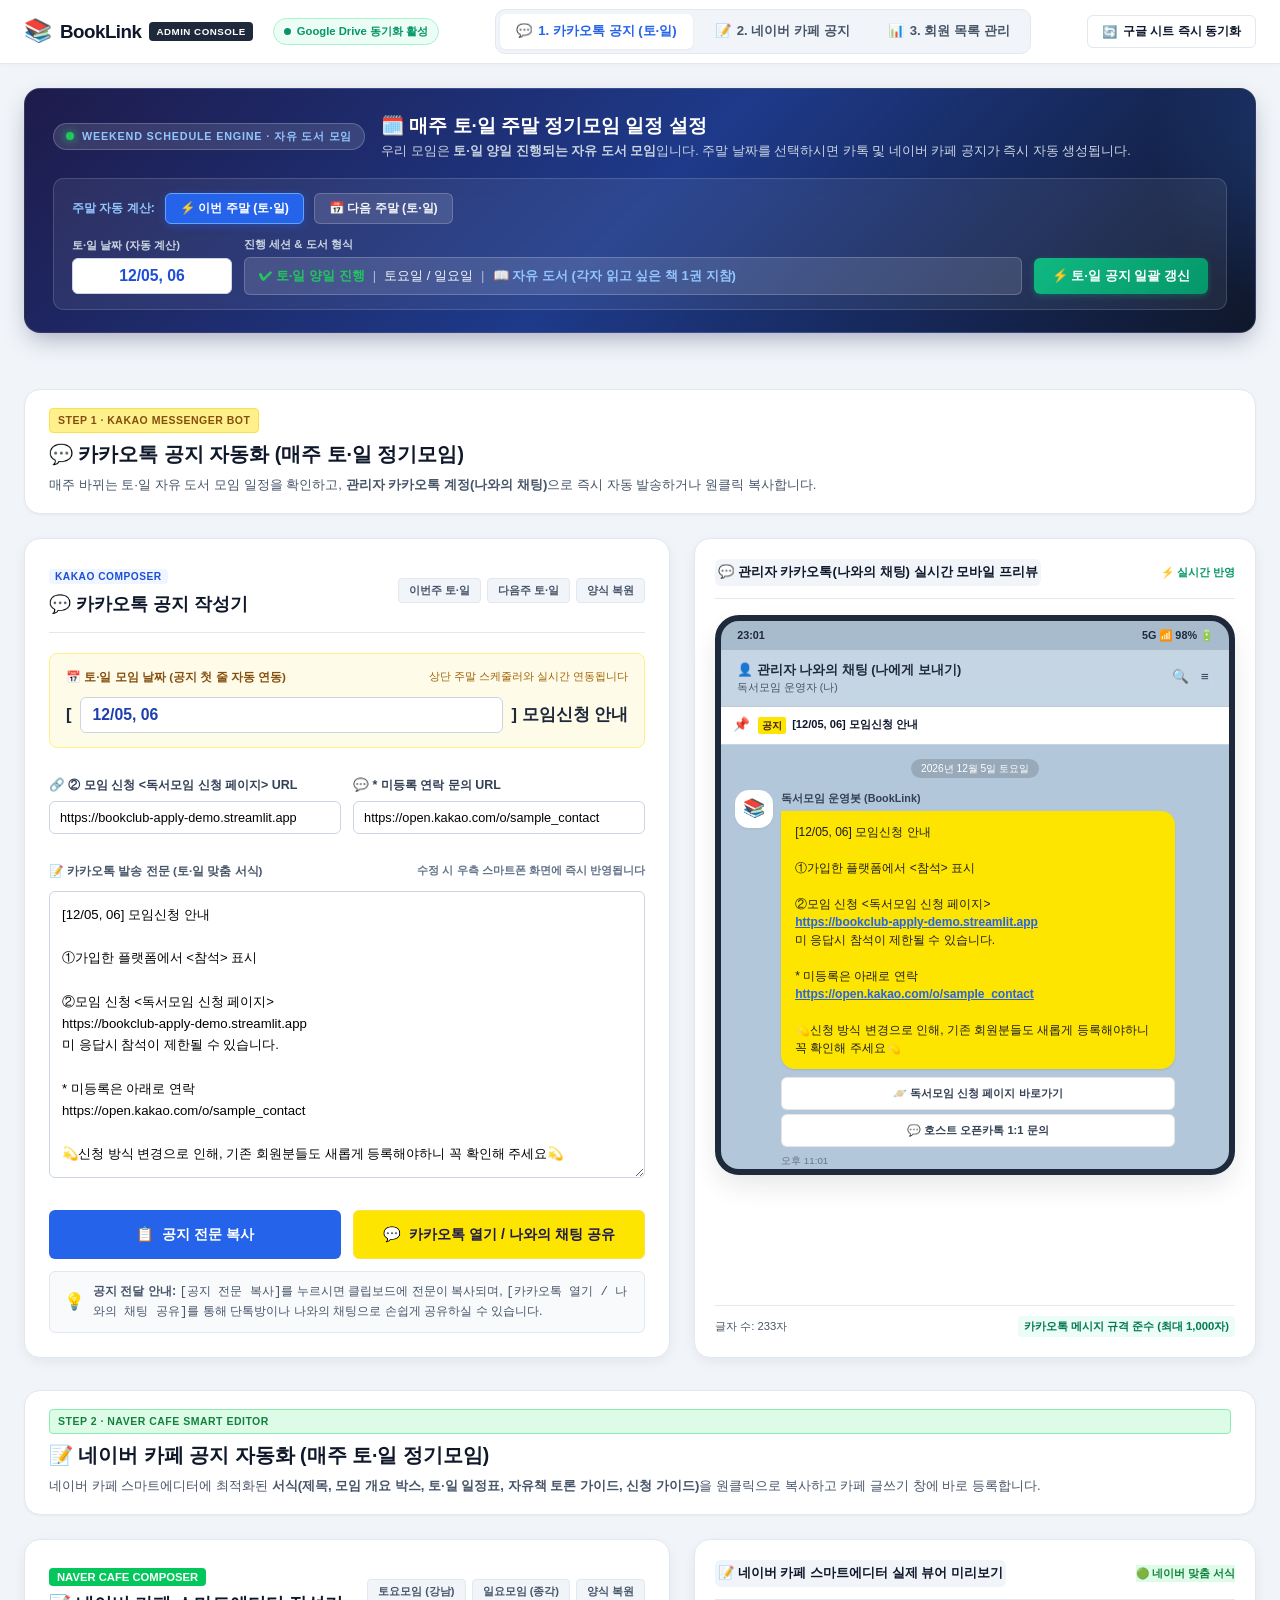
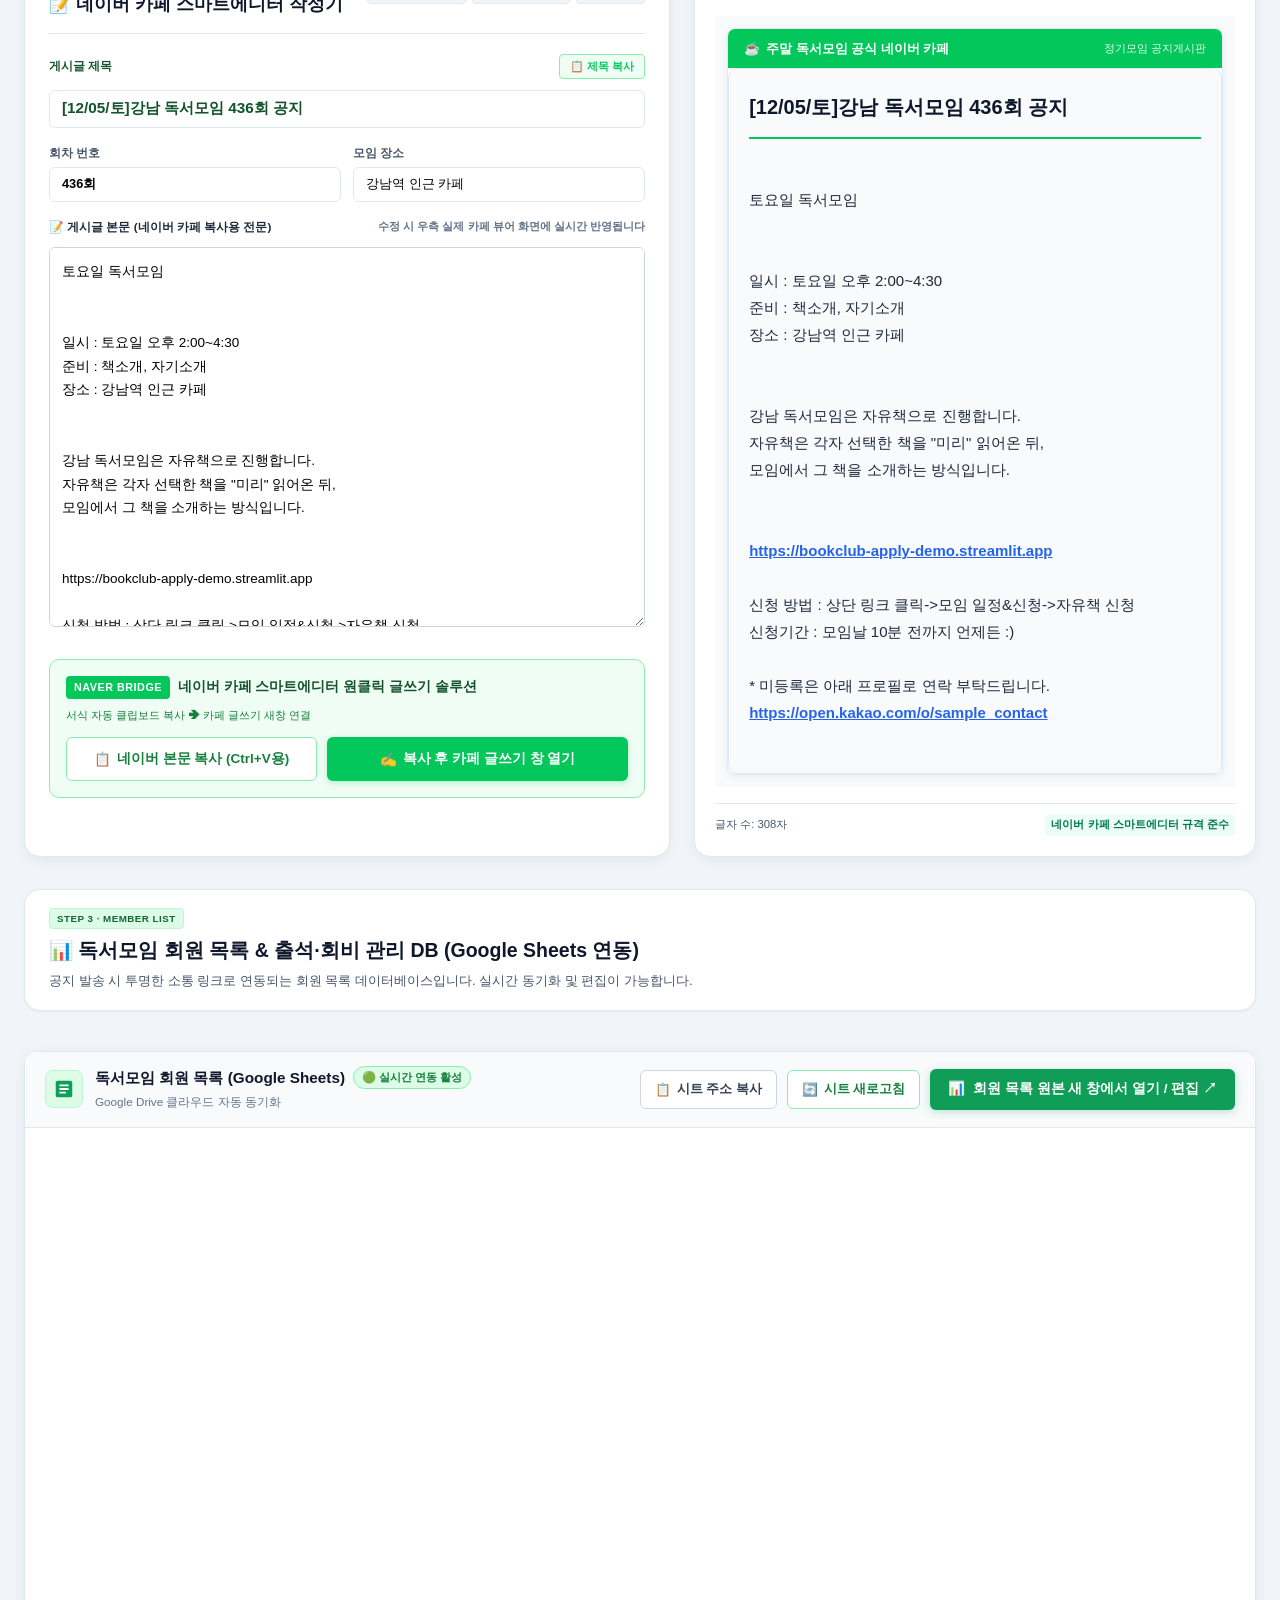
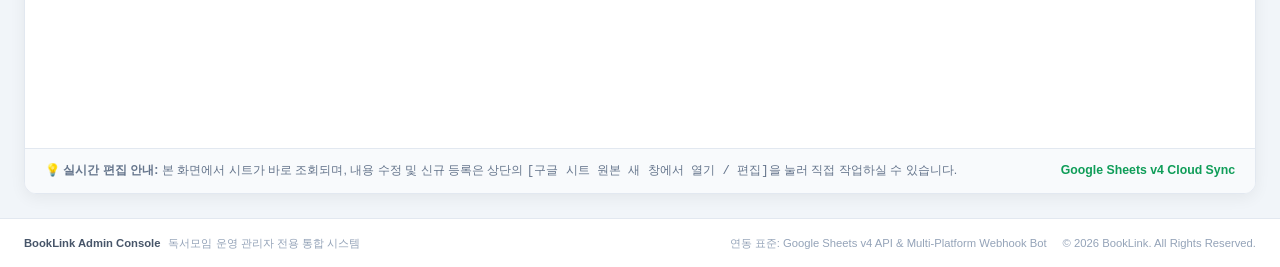
==== index.html @ 2056e650 "Revert "feat: 독서모임 신청 페이지 URL 대신 오픈 카톡방 3곳 입력 및 열기 기능으로 전면 개편" This reverts commit 6b5d027cc794eaa2a" ====
<!DOCTYPE html>
<html lang="ko">
<head>
  <meta charset="UTF-8">
  <meta name="viewport" content="width=device-width, initial-scale=1.0">
  <meta name="description" content="독서모임 관리자 전용 운영 콘솔 - 구글 시트형 회원 관리 DB 및 멀티플랫폼 원클릭 공지 자동화 시스템">
  <title>BookLink Admin - 독서모임 통합 관리 콘솔</title>
  <link rel="preconnect" href="https://fonts.googleapis.com">
  <link rel="preconnect" href="https://fonts.gstatic.com" crossorigin>
  <link rel="stylesheet" href="style.css?v=20260916_09">
  <script>
    try {
      ['booklink_members_v1', 'booklink_members_v2', 'booklink_members_v3', 'booklink_members_v4', 'booklink_members_v5'].forEach(function(k){ localStorage.removeItem(k); });
    } catch(e) {}
  </script>
</head>
<body class="console-body">
  <!-- 관리자 탑 글로벌 네비게이션 헤더 -->
  <header class="console-header">
    <div class="header-left">
      <div class="console-logo">
        <span class="logo-icon">📚</span>
        <span class="logo-brand">BookLink <span class="badge-role">ADMIN CONSOLE</span></span>
      </div>
      <div class="header-status-pills">
        <span class="status-pill status-online" id="cloudSyncStatus">
          <span class="status-dot"></span> Google Drive 동기화 활성
        </span>
      </div>
    </div>

    <!-- 빠른 바로가기 탭 네비게이션 -->
    <nav class="console-nav" aria-label="관리자 기능 메뉴">
      <a href="#section-kakao" class="nav-tab active" data-tab="kakao">
        <span class="tab-icon">💬</span> 1. 카카오톡 공지 (토·일)
      </a>
      <a href="#section-board" class="nav-tab" data-tab="board">
        <span class="tab-icon">📝</span> 2. 네이버 카페 공지
      </a>
      <a href="#section-sheet" class="nav-tab" data-tab="sheet">
        <span class="tab-icon">📊</span> 3. 회원 목록 관리
      </a>
    </nav>

    <div class="header-right">
      <button type="button" class="btn-header-action" id="btnSyncGoogleNow" title="구글 시트 회원 DB 즉시 동기화">
        <span class="sync-icon">🔄</span> <span class="sync-text">구글 시트 즉시 동기화</span>
      </button>
    </div>
  </header>

  <main class="console-main">

    <!-- ===================================================================
         🗓️ MASTER SCHEDULER: 매주 토·일 주말 정기모임(자유 도서) 스케줄러 컨트롤 바
         =================================================================== -->
    <section class="weekend-master-bar" id="weekendMasterBar">
      <div class="master-bar-container">
        <div class="master-bar-left">
          <div class="master-badge">
            <span class="pulse-dot"></span>
            <strong>WEEKEND SCHEDULE ENGINE · 자유 도서 모임</strong>
          </div>
          <div class="master-title-box">
            <h3>🗓️ 매주 토·일 주말 정기모임 일정 설정</h3>
            <p>우리 모임은 <strong>토·일 양일 진행되는 자유 도서 모임</strong>입니다. 주말 날짜를 선택하시면 카톡 및 네이버 카페 공지가 즉시 자동 생성됩니다.</p>
          </div>
        </div>

        <div class="master-bar-controls">
          <!-- 퀵 주차 이동 버튼 -->
          <div class="quick-weekend-buttons">
            <span class="control-label">주말 자동 계산:</span>
            <button type="button" class="btn-quick-week active" id="btnWeekThis" data-offset="0">⚡ 이번 주말 (토·일)</button>
            <button type="button" class="btn-quick-week" id="btnWeekNext" data-offset="1">📅 다음 주말 (토·일)</button>
          </div>

          <!-- 토·일 날짜 입력 및 공지 갱신 버튼 -->
          <div class="master-inputs-row" style="align-items:center;">
            <div class="master-field">
              <label for="masterDateRange">토·일 날짜 (자동 계산)</label>
              <div class="input-with-icon">
                <input type="text" id="masterDateRange" value="10/03, 04" placeholder="예: 10/03, 04" style="width:160px; font-weight:800; font-size:1.05rem; color:#1d4ed8; text-align:center;">
              </div>
            </div>

            <div class="master-field" style="flex:1;">
              <label>진행 세션 &amp; 도서 형식</label>
              <div style="background:rgba(255,255,255,0.12); border:1px solid rgba(255,255,255,0.2); padding:8px 14px; border-radius:6px; font-size:0.88rem; color:#f1f5f9; display:flex; align-items:center; gap:8px;">
                <span style="color:#22c55e; font-weight:700;">✔ 토·일 양일 진행</span>
                <span style="opacity:0.6;">|</span>
                <span>토요일 / 일요일</span>
                <span style="opacity:0.6;">|</span>
                <span style="color:#93c5fd; font-weight:600;">📖 자유 도서 (각자 읽고 싶은 책 1권 지참)</span>
              </div>
            </div>

            <div class="master-field">
              <label>&nbsp;</label>
              <button type="button" class="btn-apply-all" id="btnApplyAllNotices" title="카카오톡 & 네이버 카페 공지 동시 업데이트">
                <span>⚡ 토·일 공지 일괄 갱신</span>
              </button>
            </div>
          </div>
        </div>
      </div>
    </section>

    <!-- ===================================================================
         STEP 1) 💬 카카오톡 공지 자동화 (관리자 나와의 채팅 전송)
         =================================================================== -->
    <section id="section-kakao" class="console-section active-section">
      <div class="section-title-bar">
        <span class="cred-badge kakao-badge">STEP 1 · KAKAO MESSENGER BOT</span>
        <h2>💬 카카오톡 공지 자동화 (매주 토·일 정기모임)</h2>
        <p>매주 바뀌는 토·일 자유 도서 모임 일정을 확인하고, <strong>관리자 카카오톡 계정(나와의 채팅)</strong>으로 즉시 자동 발송하거나 원클릭 복사합니다.</p>
      </div>

      <div class="broadcast-main-grid">
        <!-- [좌측: 카카오톡 전용 공지 작성기] -->
        <div class="editor-panel-card">
          <div class="editor-head">
            <div>
              <span class="section-badge-blue">KAKAO COMPOSER</span>
              <h3>💬 카카오톡 공지 작성기</h3>
            </div>
            <div class="editor-head-actions">
              <button type="button" id="btnDateThisWeek" class="btn-sample-tag">이번주 토·일</button>
              <button type="button" id="btnDateNextWeek" class="btn-sample-tag">다음주 토·일</button>
              <button type="button" id="btnResetKakaoTpl" class="btn-sample-tag" title="기본 공지 서식 복원">양식 복원</button>
            </div>
          </div>

          <form id="kakaoNoticeForm" class="notice-admin-form" onsubmit="return false;">
            <!-- 날짜 & 회차 입력부 -->
            <div class="form-group" style="background:#fefce8; border:1px solid #fef08a; padding:14px 16px; border-radius:8px;">
              <label for="kakaoDate" style="color:#854d0e; font-weight:700; display:flex; justify-content:space-between; align-items:center; margin-bottom:6px;">
                <span>📅 토·일 모임 날짜 (공지 첫 줄 자동 연동)</span>
                <span style="font-size:0.75rem; color:#a16207; font-weight:normal;">상단 주말 스케줄러와 실시간 연동됩니다</span>
              </label>
              <div style="display:flex; align-items:center; gap:8px;">
                <span style="font-weight:800; font-size:1.1rem; color:#1e293b;">[</span>
                <input type="text" id="kakaoDate" value="10/03, 04" placeholder="예: 10/03, 04" style="font-weight:700; font-size:1.05rem; color:#1e40af; flex:1; padding:8px 12px; border:1px solid #cbd5e1; border-radius:6px; background:#ffffff;" required>
                <span style="font-weight:800; font-size:1.1rem; color:#1e293b;">] 모임신청 안내</span>
              </div>
            </div>

            <!-- 신청 URL & 연락 URL 설정부 (수업/데모용 가명 URL) -->
            <div class="form-grid-2" style="margin-top:12px; margin-bottom:12px;">
              <div class="form-group">
                <label for="kakaoApplyUrl" style="font-size:0.83rem; font-weight:700; color:#334155;">🔗 ② 모임 신청 &lt;독서모임 신청 페이지&gt; URL</label>
                <input type="text" id="kakaoApplyUrl" value="https://bookclub-apply-demo.streamlit.app" placeholder="예: https://bookclub-apply-demo.streamlit.app" style="font-size:0.85rem; padding:8px 10px; border:1px solid #cbd5e1; border-radius:6px; background:#ffffff;">
              </div>
              <div class="form-group">
                <label for="kakaoContactUrl" style="font-size:0.83rem; font-weight:700; color:#334155;">💬 * 미등록 연락 문의 URL</label>
                <input type="text" id="kakaoContactUrl" value="https://open.kakao.com/o/sample_contact" placeholder="예: https://open.kakao.com/o/sample_contact" style="font-size:0.85rem; padding:8px 10px; border:1px solid #cbd5e1; border-radius:6px; background:#ffffff;">
              </div>
            </div>

            <!-- 실제 카카오톡 공지 전문 템플릿 -->
            <div class="form-group">
              <label for="kakaoNoticeText" style="display:flex; justify-content:space-between; align-items:center; margin-bottom:6px;">
                <span>📝 카카오톡 발송 전문 (토·일 맞춤 서식)</span>
                <span style="font-size:0.75rem; color:#64748b;">수정 시 우측 스마트폰 화면에 즉시 반영됩니다</span>
              </label>
              <textarea id="kakaoNoticeText" rows="12" style="font-family: 'Pretendard', sans-serif; font-size: 0.88rem; line-height: 1.65; white-space: pre-wrap; padding:12px; border:1px solid #cbd5e1; border-radius:6px; width:100%; box-sizing:border-box;" required></textarea>
            </div>

            <!-- 발송 & 복사 퀵 액션 버튼 그룹 -->
            <div class="form-action-wrap" style="display:flex; flex-direction:column; gap:12px; margin-top:16px;">
              <div style="display:grid; grid-template-columns: 1fr 1fr; gap:12px;">
                <button type="button" id="btnCopyKakao" class="btn-sheet-primary" style="padding:14px; font-weight:700; font-size:0.95rem; justify-content:center; display:flex; align-items:center; gap:8px; cursor:pointer; background:#2563eb; color:#ffffff; border:none; border-radius:6px;">
                  <span>📋</span> <span>공지 전문 복사</span>
                </button>
                <button type="button" id="btnOpenKakaoApp" class="btn-sheet-tool" style="padding:14px; font-weight:700; font-size:0.95rem; justify-content:center; display:flex; align-items:center; gap:8px; border:1px solid #fde047; background:#fee500; color:#1e1b4b; border-radius:6px; cursor:pointer;">
                  <span>💬</span> <span>카카오톡 열기 / 나와의 채팅 공유</span>
                </button>
              </div>
              <div style="font-size:0.83rem; color:#475569; background:#f8fafc; padding:10px 14px; border-radius:6px; border:1px solid #e2e8f0; display:flex; align-items:center; gap:8px;">
                <span style="font-size:1.1rem;">💡</span> <span><strong>공지 전달 안내:</strong> <code>[공지 전문 복사]</code>를 누르시면 클립보드에 전문이 복사되며, <code>[카카오톡 열기 / 나와의 채팅 공유]</code>를 통해 단톡방이나 나와의 채팅으로 손쉽게 공유하실 수 있습니다.</span>
              </div>
            </div>
          </form>
        </div>

        <!-- [우측: 카카오톡 스마트폰 모바일 프리뷰] -->
        <div class="preview-panel-card">
          <div class="preview-mode-switch">
            <div class="mode-buttons">
              <span class="preview-fixed-tag">💬 관리자 카카오톡(나와의 채팅) 실시간 모바일 프리뷰</span>
            </div>
            <span class="preview-sync-tag">⚡ 실시간 반영</span>
          </div>

          <div class="preview-screen-wrap" id="previewScreenMessenger">
            <div class="kakaotalk-phone-mockup">
              <div class="kt-status-bar">
                <span class="kt-time" id="ktLiveTime">14:00</span>
                <div class="kt-phone-icons">5G 📶 98% 🔋</div>
              </div>
              <div class="kt-chat-header">
                <div class="kt-chat-info">
                  <strong>👤 관리자 나와의 채팅 (나에게 보내기)</strong>
                  <span class="kt-chat-members">독서모임 운영자 (나)</span>
                </div>
                <div class="kt-header-icons">🔍 ≡</div>
              </div>

              <div class="kt-pinned-notice" id="ktPinnedNotice">
                <span class="pin-icon">📌</span>
                <div class="pin-text">
                  <span class="pin-label">공지</span>
                  <strong id="ktPinTitle">[10/03, 04] 모임신청 안내</strong>
                </div>
              </div>

              <div class="kt-messages-area">
                <div class="kt-msg-date" id="ktMsgDateText">오늘 날짜 (월요일)</div>
                <div class="kt-msg-bubble-group">
                  <div class="kt-profile-avatar">📚</div>
                  <div class="kt-msg-content-box">
                    <span class="kt-sender-name">독서모임 운영봇 (BookLink)</span>
                    <div class="kt-bubble-yellow" id="ktBubbleText">
                      <!-- JS 렌더링 -->
                    </div>
                    <div class="kt-action-buttons">
                      <a href="https://bookclub-apply-demo.streamlit.app" target="_blank" rel="noopener noreferrer" class="kt-btn-action" id="ktBtnPreviewApply" style="text-decoration:none; display:flex; align-items:center; justify-content:center; gap:6px;">🪐 독서모임 신청 페이지 바로가기</a>
                      <a href="https://open.kakao.com/o/sample_contact" target="_blank" rel="noopener noreferrer" class="kt-btn-action" id="ktBtnPreviewContact" style="text-decoration:none; display:flex; align-items:center; justify-content:center; gap:6px;">💬 호스트 오픈카톡 1:1 문의</a>
                    </div>
                    <span class="kt-time-stamp" id="ktTimeStamp">오후 2:00</span>
                  </div>
                </div>
              </div>
            </div>
          </div>

          <div class="preview-footer-meta">
            <span id="kakaoCharStats">글자 수: 380자</span>
            <span class="preview-spec-badge">카카오톡 메시지 규격 준수 (최대 1,000자)</span>
          </div>
        </div>
      </div>
    </section>

    <!-- ===================================================================
         STEP 2) 📝 네이버 카페 스마트에디터 공지 자동화 (토·일 주말 모임)
         =================================================================== -->
    <section id="section-board" class="console-section">
      <div class="section-title-bar">
        <span class="cred-badge naver-top-badge" style="background:#dcfce7; color:#15803d; border:1px solid #86efac;">STEP 2 · NAVER CAFE SMART EDITOR</span>
        <h2>📝 네이버 카페 공지 자동화 (매주 토·일 정기모임)</h2>
        <p>네이버 카페 스마트에디터에 최적화된 <strong>서식(제목, 모임 개요 박스, 토·일 일정표, 자유책 토론 가이드, 신청 가이드)</strong>을 원클릭으로 복사하고 카페 글쓰기 창에 바로 등록합니다.</p>
      </div>

      <div class="broadcast-main-grid">
        <!-- [좌측: 네이버 카페 공지 작성기] -->
        <div class="editor-panel-card">
          <div class="editor-head">
            <div>
              <span class="section-badge-naver" style="background:#03c75a; color:#ffffff; font-weight:800; font-size:0.75rem; padding:3px 8px; border-radius:4px;">NAVER CAFE COMPOSER</span>
              <h3>📝 네이버 카페 스마트에디터 작성기</h3>
            </div>
            <div class="editor-head-actions">
              <button type="button" id="btnNaverDaySat" class="btn-sample-tag active" style="font-weight:700;">토요모임 (강남)</button>
              <button type="button" id="btnNaverDaySun" class="btn-sample-tag" style="font-weight:700;">일요모임 (종각)</button>
              <button type="button" id="btnResetNaverTpl" class="btn-sample-tag" title="기본 공지 서식 복원">양식 복원</button>
            </div>
          </div>

          <form id="boardNoticeForm" class="notice-admin-form" onsubmit="return false;">
            <!-- 제목 입력 & 제목 복사 -->
            <div class="form-group">
              <div style="display:flex; justify-content:space-between; align-items:center; margin-bottom:6px;">
                <label for="boardTitle" style="font-weight:700; color:#14532d; margin:0;">게시글 제목</label>
                <button type="button" id="btnCopyBoardTitle" class="btn-sample-tag" style="color:#03c75a; border-color:#86efac; background:#f0fdf4; cursor:pointer;">📋 제목 복사</button>
              </div>
              <input type="text" id="boardTitle" value="[10/03/토]강남 독서모임 436회 공지" style="font-weight:700; font-size:1.02rem; color:#14532d;" required>
            </div>

            <!-- 회차 & 장소 간편 설정 -->
            <div class="form-grid-2">
              <div class="form-group">
                <label for="boardRound">회차 번호</label>
                <input type="text" id="boardRound" value="436회" placeholder="예: 436회" style="font-weight:700;">
              </div>
              <div class="form-group">
                <label for="boardPlace">모임 장소</label>
                <input type="text" id="boardPlace" value="강남역 인근 카페" placeholder="예: 강남역 인근 카페">
              </div>
            </div>

            <!-- 게시글 본문 (직접 편집 가능) -->
            <div class="form-group">
              <label for="boardBody" style="display:flex; justify-content:space-between; align-items:center; margin-bottom:6px;">
                <span style="font-weight:700; color:#1e293b;">📝 게시글 본문 (네이버 카페 복사용 전문)</span>
                <span style="font-size:0.75rem; color:#64748b;">수정 시 우측 실제 카페 뷰어 화면에 실시간 반영됩니다</span>
              </label>
              <textarea id="boardBody" rows="15" style="font-family:'Pretendard',sans-serif; font-size:0.9rem; line-height:1.75; white-space:pre-wrap; padding:12px; border:1px solid #cbd5e1; border-radius:6px; width:100%; box-sizing:border-box;" required></textarea>
            </div>

            <div class="naver-smart-actions" style="margin-top:16px; padding:16px; background:#f0fdf4; border:1px solid #86efac; border-radius:10px; display:flex; flex-direction:column; gap:12px;">
              <div style="display:flex; justify-content:space-between; align-items:center; flex-wrap:wrap; gap:8px;">
                <div style="display:flex; align-items:center; gap:8px;">
                  <span style="background:#03c75a; color:#ffffff; font-size:0.72rem; font-weight:800; padding:3px 8px; border-radius:4px; letter-spacing:0.5px;">NAVER BRIDGE</span>
                  <span style="font-size:0.9rem; font-weight:700; color:#14532d;">네이버 카페 스마트에디터 원클릭 글쓰기 솔루션</span>
                </div>
                <span style="font-size:0.75rem; color:#15803d;">서식 자동 클립보드 복사 ➔ 카페 글쓰기 새창 연결</span>
              </div>
              <div style="display:grid; grid-template-columns: 1fr 1.2fr; gap:10px;">
                <button type="button" id="btnCopyNaverRich" class="btn-sheet-tool" style="padding:12px; font-size:0.9rem; background:#ffffff; color:#15803d; border:1px solid #86efac; border-radius:6px; cursor:pointer; font-weight:700; display:flex; align-items:center; justify-content:center; gap:6px;">
                  <span>📋</span> <span>네이버 본문 복사 (Ctrl+V용)</span>
                </button>
                <button type="button" id="btnOpenNaverWriteDirect" class="btn-sheet-primary" style="padding:12px; font-size:0.9rem; background:#03c75a; color:#ffffff; border:none; border-radius:6px; cursor:pointer; font-weight:700; display:flex; align-items:center; justify-content:center; gap:6px; box-shadow: 0 2px 6px rgba(3, 199, 90, 0.25);">
                  <span>✍️</span> <span>복사 후 카페 글쓰기 창 열기</span>
                </button>
              </div>
            </div>
          </form>
        </div>

        <!-- [우측: 네이버 카페 실제 게시글 스타일 프리뷰] -->
        <div class="preview-panel-card">
          <div class="preview-mode-switch">
            <div class="mode-buttons">
              <span class="preview-fixed-tag">📝 네이버 카페 스마트에디터 실제 뷰어 미리보기</span>
            </div>
            <span class="preview-sync-tag" style="background:#dcfce7; color:#15803d; border-color:#86efac;">🟢 네이버 맞춤 서식</span>
          </div>

          <div class="preview-screen-wrap" id="previewScreenBoard" style="background:#f8fafc; padding:12px;">
            <div class="naver-cafe-view-container" style="background:#ffffff; border:1px solid #e2e8f0; border-radius:8px; overflow:hidden; box-shadow:0 2px 8px rgba(0,0,0,0.06);">
              <!-- 네이버 카페 게시글 상단 헤더 -->
              <div class="naver-cafe-header-bar" style="background:#03c75a; color:#ffffff; padding:10px 16px; display:flex; justify-content:space-between; align-items:center;">
                <div style="font-size:0.85rem; font-weight:800; display:flex; align-items:center; gap:6px;">
                  <span>☕</span> <span>주말 독서모임 공식 네이버 카페</span>
                </div>
                <span style="font-size:0.75rem; opacity:0.9;">정기모임 공지게시판</span>
              </div>

              <!-- 네이버 카페 글 본문 렌더링 뷰포트 -->
              <div class="board-article-viewport" id="boardArticleContent" style="padding:20px; font-family:'Pretendard',sans-serif;">
                <!-- JS 렌더링 -->
              </div>
            </div>
          </div>

          <div class="preview-footer-meta">
            <span id="boardCharStats">글자 수: 620자</span>
            <span class="preview-spec-badge" id="boardSpecBadge">네이버 카페 스마트에디터 규격 준수</span>
          </div>
        </div>
      </div>
    </section>

    <!-- ===================================================================
         STEP 3) 📊 독서모임 회원 명단 & 출석·회비 관리 DB (Google Sheets)
         =================================================================== -->
    <section id="section-sheet" class="console-section">
      <div class="section-title-bar">
        <span class="badge-role sheet-badge" style="background:#dcfce7; color:#166534; border:1px solid #bbf7d0; display:inline-block; align-self:flex-start;">STEP 3 · MEMBER LIST</span>
        <h2>📊 독서모임 회원 목록 &amp; 출석·회비 관리 DB (Google Sheets 연동)</h2>
        <p>공지 발송 시 투명한 소통 링크로 연동되는 회원 목록 데이터베이스입니다. 실시간 동기화 및 편집이 가능합니다.</p>
      </div>

      <!-- 실제 구글 스프레드시트 연동 카드 -->
      <div class="sheet-real-container" style="background:#ffffff; border:1px solid #e2e8f0; border-radius:12px; overflow:hidden; box-shadow:0 4px 16px rgba(0,0,0,0.06); margin-top:16px;">
        <!-- 상단 헤더 & 컨트롤 바 -->
        <div style="background:#f8fafc; border-bottom:1px solid #e2e8f0; padding:14px 20px; display:flex; justify-content:space-between; align-items:center; flex-wrap:wrap; gap:12px;">
          <div style="display:flex; align-items:center; gap:12px;">
            <div style="display:flex; align-items:center; justify-content:center; width:38px; height:38px; background:#dcfce7; border-radius:8px; border:1px solid #bbf7d0;">
              <svg viewBox="0 0 24 24" width="22" height="22" fill="#0F9D58">
                <path d="M19 3H5c-1.1 0-2 .9-2 2v14c0 1.1.9 2 2 2h14c1.1 0 2-.9 2-2V5c0-1.1-.9-2-2-2z"/>
                <path fill="#ffffff" d="M14 17H7v-2h7v2zm3-4H7v-2h10v2zm0-4H7V7h10v2z"/>
              </svg>
            </div>
            <div>
              <div style="display:flex; align-items:center; gap:8px;">
                <strong style="font-size:1.02rem; color:#0f172a;">독서모임 회원 목록 (Google Sheets)</strong>
                <span style="background:#dcfce7; color:#15803d; border:1px solid #86efac; font-size:0.75rem; padding:2px 8px; border-radius:12px; font-weight:700;">🟢 실시간 연동 활성</span>
              </div>
              <span style="font-size:0.78rem; color:#64748b;">Google Drive 클라우드 자동 동기화</span>
            </div>
          </div>

          <div style="display:flex; align-items:center; gap:10px; flex-wrap:wrap;">
            <button type="button" id="btnCopySheetLink" class="btn-sheet-tool" style="padding:10px 14px; font-size:0.85rem; font-weight:700; background:#ffffff; color:#334155; border:1px solid #cbd5e1; border-radius:6px; cursor:pointer; display:flex; align-items:center; gap:6px;">
              <span>📋</span> <span>시트 주소 복사</span>
            </button>
            <button type="button" id="btnRefreshSheetIframe" class="btn-sheet-tool" style="padding:10px 14px; font-size:0.85rem; font-weight:700; background:#ffffff; color:#15803d; border:1px solid #86efac; border-radius:6px; cursor:pointer; display:flex; align-items:center; gap:6px;">
              <span>🔄</span> <span>시트 새로고침</span>
            </button>
            <a href="https://docs.google.com/spreadsheets/d/1i6zZuk5ii6VotMiYPdHSQOFzpht2JTUgOuDrRoXcZh8/edit?gid=0#gid=0" target="_blank" rel="noopener noreferrer" style="text-decoration:none; padding:10px 18px; font-size:0.9rem; font-weight:800; background:#0f9d58; color:#ffffff; border-radius:6px; display:flex; align-items:center; gap:8px; box-shadow:0 2px 8px rgba(15,157,88,0.25);">
              <span>📊</span> <span>회원 목록 원본 새 창에서 열기 / 편집 ↗</span>
            </a>
          </div>
        </div>

        <!-- 실제 구글 스프레드시트 임베드 뷰어 -->
        <div style="width:100%; height:620px; background:#ffffff; position:relative; overflow:hidden;">
          <iframe id="googleSheetIframe" src="https://docs.google.com/spreadsheets/d/1i6zZuk5ii6VotMiYPdHSQOFzpht2JTUgOuDrRoXcZh8/htmlembed?gid=0&amp;widget=true" style="width:100%; height:100%; border:none; display:block;" title="독서모임 회원 목록 (구글 스프레드시트)"></iframe>
        </div>

        <!-- 하단 실시간 안내 바 -->
        <div style="padding:12px 20px; background:#f8fafc; border-top:1px solid #e2e8f0; display:flex; justify-content:space-between; align-items:center; font-size:0.82rem; color:#64748b; flex-wrap:wrap; gap:8px;">
          <span>💡 <strong>실시간 편집 안내:</strong> 본 화면에서 시트가 바로 조회되며, 내용 수정 및 신규 등록은 상단의 <code>[구글 시트 원본 새 창에서 열기 / 편집]</code>을 눌러 직접 작업하실 수 있습니다.</span>
          <span style="font-weight:700; color:#0f9d58;">Google Sheets v4 Cloud Sync</span>
        </div>
      </div>
    </section>

  </main>

  <!-- 콘솔 푸터 바 -->
  <footer class="console-footer">
    <div class="footer-left">
      <strong>BookLink Admin Console</strong>
      <span>독서모임 운영 관리자 전용 통합 시스템</span>
    </div>
    <div class="footer-right">
      <span>연동 표준: Google Sheets v4 API & Multi-Platform Webhook Bot</span>
      <span>© 2026 BookLink. All Rights Reserved.</span>
    </div>
  </footer>

  <script src="app.js?v=20260916_09"></script>
</body>
</html>
---- style.css ----
/* ==========================================================================
   BookLink Admin Console - High-End Operational SaaS Design System
   Target: 독서모임 관리자 / Core Value: 투명한 소통 및 고도화 자동화
   ========================================================================== */

:root {
  /* Brand Core Palette */
  --primary: #2563eb;
  --primary-hover: #1d4ed8;
  --primary-light: #eff6ff;
  --primary-glow: rgba(37, 99, 235, 0.15);

  --accent-emerald: #059669;
  --accent-emerald-light: #ecfdf5;
  --accent-amber: #d97706;
  --accent-amber-light: #fffbeb;
  --accent-rose: #e11d48;
  --accent-rose-light: #fff1f2;

  /* Neutrals */
  --bg-app: #f1f5f9;
  --bg-surface: #ffffff;
  --bg-subtle: #f8fafc;
  --border: #e2e8f0;
  --border-strong: #cbd5e1;
  --border-focus: #3b82f6;

  --text-main: #0f172a;
  --text-muted: #475569;
  --text-dim: #94a3b8;

  /* Google Sheets Authentic Color Theme */
  --sheet-green: #0f9d58;
  --sheet-green-dark: #0b8043;
  --sheet-cell-border: #e2e8f0;
  --sheet-header-bg: #f8fafd;
  --sheet-select-cell: #e8f0fe;
  --sheet-select-border: #1a73e8;

  /* Platform Brand Colors */
  --c-kakao: #fee500;
  --c-kakao-dark: #3c1e1e;
  --c-somoim: #ff4757;
  --c-naver: #03c75a;
  --c-daangn: #ff6f0f;
  --c-everytime: #c62917;
  --c-insta: #e1306c;

  /* Radius & Shadows */
  --radius-sm: 6px;
  --radius-md: 10px;
  --radius-lg: 16px;
  --radius-xl: 20px;

  --shadow-sm: 0 1px 3px rgba(0, 0, 0, 0.05);
  --shadow-md: 0 4px 14px -2px rgba(15, 23, 42, 0.08);
  --shadow-lg: 0 12px 28px -4px rgba(15, 23, 42, 0.12);
  --shadow-popup: 0 20px 40px -8px rgba(15, 23, 42, 0.2);

  --font-sans: "Pretendard", -apple-system, BlinkMacSystemFont, "Segoe UI", Roboto, sans-serif;
  --font-mono: "JetBrains Mono", Consolas, monospace;
}

/* Base Resets */
*, *::before, *::after {
  box-sizing: border-box;
  margin: 0;
  padding: 0;
}

html {
  font-size: 15px;
  scroll-behavior: smooth;
  -webkit-text-size-adjust: 100%;
}

body.console-body {
  font-family: var(--font-sans);
  background-color: var(--bg-app);
  color: var(--text-main);
  line-height: 1.55;
  min-height: 100vh;
  display: flex;
  flex-direction: column;
}

button, input, select, textarea {
  font-family: inherit;
  font-size: inherit;
}

/* --------------------------------------------------------------------------
   1. Global Top Navigation Header
   -------------------------------------------------------------------------- */
.console-header {
  position: sticky;
  top: 0;
  z-index: 100;
  background: #ffffff;
  border-bottom: 1px solid var(--border);
  display: flex;
  align-items: center;
  justify-content: space-between;
  padding: 0 24px;
  height: 64px;
  box-shadow: 0 1px 4px rgba(0,0,0,0.03);
}

.header-left {
  display: flex;
  align-items: center;
  gap: 20px;
}

.console-logo {
  display: flex;
  align-items: center;
  gap: 8px;
  text-decoration: none;
}

.logo-icon {
  font-size: 1.5rem;
}

.logo-brand {
  font-weight: 800;
  font-size: 1.25rem;
  color: var(--text-main);
  letter-spacing: -0.5px;
  display: flex;
  align-items: center;
  gap: 8px;
}

.badge-role {
  font-size: 0.65rem;
  font-weight: 700;
  background: #1e293b;
  color: #fff;
  padding: 2px 7px;
  border-radius: 4px;
  letter-spacing: 0.5px;
}

.header-status-pills {
  display: flex;
  align-items: center;
  gap: 8px;
}

.status-pill {
  display: inline-flex;
  align-items: center;
  gap: 6px;
  font-size: 0.75rem;
  font-weight: 600;
  padding: 4px 10px;
  border-radius: 999px;
  border: 1px solid transparent;
}

.status-online {
  background: var(--accent-emerald-light);
  color: var(--accent-emerald);
  border-color: #a7f3d0;
}

.status-ready {
  background: var(--primary-light);
  color: var(--primary);
  border-color: #bfdbfe;
}

.status-dot {
  width: 7px;
  height: 7px;
  border-radius: 50%;
  background-color: currentColor;
  box-shadow: 0 0 0 2px rgba(255,255,255,0.8);
  animation: pulse-ring 2s infinite;
}

@keyframes pulse-ring {
  0% { transform: scale(0.95); opacity: 0.8; }
  50% { transform: scale(1.2); opacity: 1; }
  100% { transform: scale(0.95); opacity: 0.8; }
}

/* Tabs */
.console-nav {
  display: flex;
  align-items: center;
  gap: 6px;
  background: var(--bg-app);
  padding: 4px;
  border-radius: var(--radius-md);
  border: 1px solid var(--border);
}

.nav-tab {
  display: flex;
  align-items: center;
  gap: 6px;
  padding: 7px 16px;
  border-radius: var(--radius-sm);
  font-size: 0.88rem;
  font-weight: 600;
  color: var(--text-muted);
  text-decoration: none;
  transition: all 0.15s ease;
}

.nav-tab:hover {
  color: var(--text-main);
  background: rgba(255,255,255,0.6);
}

.nav-tab.active {
  background: #ffffff;
  color: var(--primary);
  box-shadow: var(--shadow-sm);
}

/* Header Right */
.header-right {
  display: flex;
  align-items: center;
  gap: 14px;
}

.btn-header-action {
  display: inline-flex;
  align-items: center;
  gap: 6px;
  background: #ffffff;
  border: 1px solid var(--border);
  padding: 7px 14px;
  border-radius: var(--radius-sm);
  font-size: 0.82rem;
  font-weight: 600;
  color: var(--text-main);
  cursor: pointer;
  transition: all 0.15s ease;
}

.btn-header-action:hover {
  background: var(--bg-subtle);
  border-color: var(--border-strong);
}

.btn-header-action.syncing .sync-icon {
  animation: spin 1s linear infinite;
}

@keyframes spin {
  100% { transform: rotate(360deg); }
}

.admin-profile {
  display: flex;
  align-items: center;
  gap: 8px;
}

.admin-avatar {
  background: #3b82f6;
  color: white;
  font-weight: 700;
  font-size: 0.72rem;
  padding: 4px 8px;
  border-radius: 6px;
}

.admin-name {
  font-size: 0.82rem;
  font-weight: 600;
  color: var(--text-muted);
}

/* --------------------------------------------------------------------------
   Main Content Layout
   -------------------------------------------------------------------------- */
.console-main {
  flex: 1;
  max-width: 1440px;
  width: 100%;
  margin: 0 auto;
  padding: 24px;
  display: flex;
  flex-direction: column;
  gap: 32px;
}

.console-section {
  display: flex;
  flex-direction: column;
  gap: 24px;
}

/* --------------------------------------------------------------------------
   기능 1) 구글 시트형 독서모임 회원 관리 DB
   -------------------------------------------------------------------------- */
.sheet-app-container {
  background: #ffffff;
  border: 1px solid var(--border);
  border-radius: var(--radius-lg);
  box-shadow: var(--shadow-md);
  overflow: hidden;
  display: flex;
  flex-direction: column;
}

/* 1-1. 상단 문서 헤더 & 메타 */
.sheet-doc-header {
  display: flex;
  align-items: center;
  justify-content: space-between;
  padding: 16px 20px;
  background: #ffffff;
  border-bottom: 1px solid var(--border);
  flex-wrap: wrap;
  gap: 16px;
}

.sheet-doc-meta {
  display: flex;
  align-items: center;
  gap: 14px;
}

.sheet-icon-google {
  display: flex;
  align-items: center;
  justify-content: center;
}

.sheet-title-edit-group {
  display: flex;
  flex-direction: column;
  gap: 4px;
}

.sheet-doc-title-input {
  font-size: 1.18rem;
  font-weight: 700;
  color: var(--text-main);
  border: 1px solid transparent;
  padding: 3px 8px;
  border-radius: var(--radius-sm);
  background: transparent;
  transition: all 0.15s ease;
  width: 320px;
}

.sheet-doc-title-input:hover {
  border-color: var(--border);
}

.sheet-doc-title-input:focus {
  border-color: var(--sheet-green);
  background: #ffffff;
  outline: none;
  box-shadow: 0 0 0 2px rgba(15, 157, 88, 0.15);
}

.sheet-doc-actions-row {
  display: flex;
  align-items: center;
  gap: 10px;
  font-size: 0.78rem;
  color: var(--text-muted);
}

.sheet-star-btn {
  background: none;
  border: none;
  cursor: pointer;
  font-size: 0.95rem;
  opacity: 0.7;
}

.sheet-star-btn:hover {
  opacity: 1;
}

.sheet-save-indicator {
  color: var(--sheet-green);
  font-weight: 500;
  display: flex;
  align-items: center;
  gap: 4px;
}

/* 상단 KPI 요약 */
.sheet-kpi-summary {
  display: flex;
  align-items: center;
  background: var(--bg-subtle);
  border: 1px solid var(--border);
  border-radius: var(--radius-md);
  padding: 8px 16px;
  gap: 14px;
}

.kpi-item {
  display: flex;
  flex-direction: column;
  align-items: center;
}

.kpi-label {
  font-size: 0.72rem;
  color: var(--text-dim);
  font-weight: 600;
}

.kpi-val {
  font-size: 1rem;
  font-weight: 800;
  color: var(--text-main);
}

.kpi-divider {
  width: 1px;
  height: 24px;
  background: var(--border);
}

.text-success { color: var(--accent-emerald); }
.text-primary { color: var(--primary); }

/* 1-2. 구글 시트 메뉴바 */
.sheet-menubar {
  display: flex;
  align-items: center;
  gap: 2px;
  padding: 4px 16px;
  background: #ffffff;
  border-bottom: 1px solid var(--border);
  overflow-x: auto;
}

.menu-item {
  background: none;
  border: none;
  padding: 4px 10px;
  border-radius: 4px;
  font-size: 0.82rem;
  color: #334155;
  cursor: pointer;
  white-space: nowrap;
}

.menu-item:hover {
  background: #f1f5f9;
}

/* 1-3. 구글 시트 서식 툴바 */
.sheet-toolbar {
  display: flex;
  align-items: center;
  gap: 6px;
  padding: 6px 16px;
  background: #f8fafc;
  border-bottom: 1px solid var(--border);
  overflow-x: auto;
}

.toolbar-group {
  display: flex;
  align-items: center;
  gap: 3px;
}

.t-btn {
  background: transparent;
  border: 1px solid transparent;
  width: 28px;
  height: 28px;
  display: inline-flex;
  align-items: center;
  justify-content: center;
  border-radius: 4px;
  font-size: 0.85rem;
  font-weight: 600;
  color: var(--text-muted);
  cursor: pointer;
  transition: all 0.1s ease;
}

.t-btn:hover {
  background: #e2e8f0;
  color: var(--text-main);
}

.t-btn.active {
  background: #e2e8f0;
  color: var(--sheet-green);
  border-color: #cbd5e1;
}

.t-bold { font-weight: 900; }
.t-italic { font-style: italic; }
.t-strike { text-decoration: line-through; }

.t-divider {
  width: 1px;
  height: 18px;
  background: #cbd5e1;
  margin: 0 4px;
}

.t-select {
  background: #ffffff;
  border: 1px solid var(--border);
  border-radius: 4px;
  font-size: 0.78rem;
  padding: 3px 6px;
  color: var(--text-muted);
  outline: none;
  cursor: pointer;
}

/* 1-4. 수식 입력줄 (Formula Bar) */
.sheet-formula-bar {
  display: flex;
  align-items: center;
  padding: 6px 16px;
  background: #ffffff;
  border-bottom: 1px solid var(--border);
  gap: 10px;
}

.formula-cell-coord {
  width: 60px;
  height: 28px;
  display: flex;
  align-items: center;
  justify-content: center;
  background: #f8fafc;
  border: 1px solid var(--border);
  border-radius: 4px;
  font-family: var(--font-mono);
  font-weight: 700;
  font-size: 0.85rem;
  color: #1e293b;
}

.formula-fx-symbol {
  font-weight: 800;
  font-style: italic;
  color: var(--text-dim);
  font-size: 0.95rem;
}

.formula-input {
  flex: 1;
  height: 28px;
  padding: 0 10px;
  border: 1px solid transparent;
  border-radius: 4px;
  font-family: var(--font-mono);
  font-size: 0.85rem;
  background: transparent;
  outline: none;
}

.formula-input:hover {
  border-color: var(--border);
}

.formula-input:focus {
  border-color: var(--sheet-select-border);
  background: #ffffff;
  box-shadow: 0 0 0 2px rgba(26, 115, 232, 0.15);
}

/* 1-5. 빠른 컨트롤 바 (검색 & 플랫폼 필터) */
.sheet-control-bar {
  display: flex;
  align-items: center;
  justify-content: space-between;
  padding: 10px 16px;
  background: #fdfdfd;
  border-bottom: 1px solid var(--border);
  flex-wrap: wrap;
  gap: 12px;
}

.filter-controls-left {
  display: flex;
  align-items: center;
  gap: 10px;
  flex-wrap: wrap;
}

.control-label {
  font-size: 0.82rem;
  font-weight: 700;
  color: var(--text-muted);
}

.filter-pills-wrap {
  display: flex;
  align-items: center;
  gap: 6px;
  flex-wrap: wrap;
}

.filter-pill {
  background: #f1f5f9;
  border: 1px solid var(--border);
  border-radius: 999px;
  padding: 4px 12px;
  font-size: 0.78rem;
  font-weight: 600;
  color: var(--text-muted);
  cursor: pointer;
  transition: all 0.15s ease;
}

.filter-pill:hover {
  background: #e2e8f0;
  color: var(--text-main);
}

.filter-pill.active {
  background: #0f172a;
  border-color: #0f172a;
  color: #ffffff;
}

.filter-controls-right {
  display: flex;
  align-items: center;
  gap: 10px;
}

.sheet-search-box {
  display: flex;
  align-items: center;
  background: #ffffff;
  border: 1px solid var(--border);
  border-radius: var(--radius-sm);
  padding: 5px 10px;
  gap: 6px;
  width: 240px;
}

.sheet-search-box input {
  border: none;
  outline: none;
  background: transparent;
  width: 100%;
  font-size: 0.82rem;
}

.btn-sheet-primary {
  background: var(--sheet-green);
  color: #ffffff;
  border: none;
  border-radius: var(--radius-sm);
  padding: 7px 14px;
  font-size: 0.82rem;
  font-weight: 700;
  cursor: pointer;
  transition: background 0.15s ease;
  white-space: nowrap;
}

.btn-sheet-primary:hover {
  background: var(--sheet-green-dark);
}

/* 일괄 액션 바 */
.batch-action-bar {
  display: flex;
  align-items: center;
  justify-content: space-between;
  background: #eff6ff;
  border-bottom: 1px solid #bfdbfe;
  padding: 8px 16px;
  animation: fadeIn 0.2s ease;
}

@keyframes fadeIn {
  from { opacity: 0; transform: translateY(-4px); }
  to { opacity: 1; transform: translateY(0); }
}

.batch-count {
  font-size: 0.85rem;
  color: #1d4ed8;
}

.batch-buttons {
  display: flex;
  align-items: center;
  gap: 8px;
}

.btn-batch {
  background: #ffffff;
  border: 1px solid #bfdbfe;
  color: #1e40af;
  padding: 4px 10px;
  border-radius: 4px;
  font-size: 0.78rem;
  font-weight: 600;
  cursor: pointer;
}

.btn-batch:hover {
  background: #dbeafe;
}

.btn-batch-danger {
  border-color: #fecdd3;
  color: #be123c;
}

.btn-batch-danger:hover {
  background: #ffe4e6;
}

/* 1-6. 스프레드시트 본체 테이블 */
.sheet-grid-wrapper {
  overflow-x: auto;
  max-height: 520px;
  background: #ffffff;
}

.sheet-grid-table {
  width: 100%;
  border-collapse: collapse;
  text-align: left;
  font-size: 0.85rem;
}

.sheet-header-row th {
  background: var(--sheet-header-bg);
  color: #334155;
  font-weight: 700;
  padding: 10px 12px;
  border: 1px solid var(--sheet-cell-border);
  white-space: nowrap;
  position: sticky;
  top: 0;
  z-index: 10;
  user-select: none;
}

.sheet-header-row th[data-sort] {
  cursor: pointer;
}

.sheet-header-row th[data-sort]:hover {
  background: #edf2f7;
}

.sort-arrow {
  color: var(--text-dim);
  font-size: 0.75rem;
}

.sheet-grid-table td {
  padding: 9px 12px;
  border: 1px solid var(--sheet-cell-border);
  color: var(--text-main);
  vertical-align: middle;
  background: #ffffff;
  transition: background 0.1s ease;
}

.sheet-grid-table tr:hover td {
  background-color: var(--sheet-select-cell);
}

.sheet-grid-table tr.row-selected td {
  background-color: #e0edff !important;
}

.sheet-grid-table td.cell-active {
  outline: 2px solid var(--sheet-select-border);
  outline-offset: -2px;
}

/* Table Column Widths & Cells */
.col-select { width: 38px; text-align: center; }
.col-num { width: 44px; text-align: center; color: var(--text-dim); font-family: var(--font-mono); }
.col-name { min-width: 100px; font-weight: 600; }
.col-phone { min-width: 120px; font-family: var(--font-mono); font-size: 0.8rem; color: var(--text-muted); }
.col-channel { min-width: 100px; }
.col-attendance { min-width: 120px; }
.col-fee { min-width: 120px; }
.col-book { min-width: 160px; }
.col-role { min-width: 90px; }
.col-note { min-width: 100px; }
.col-action { width: 50px; text-align: center; }

/* Platform Chips */
.channel-chip {
  display: inline-flex;
  align-items: center;
  gap: 4px;
  font-size: 0.74rem;
  font-weight: 700;
  padding: 3px 8px;
  border-radius: 4px;
  white-space: nowrap;
}

.chip-kakao { background: #fef08a; color: #713f12; }
.chip-somoim { background: #fee2e2; color: #991b1b; }
.chip-naver { background: #dcfce7; color: #166534; }
.chip-daangn { background: #ffedd5; color: #9a3412; }
.chip-everytime { background: #fee2e2; color: #991b1b; }
.chip-instagram { background: #fce7f3; color: #9d174d; }

/* Attendance Counter */
.attendance-cell {
  display: inline-flex;
  align-items: center;
  gap: 8px;
}

.btn-counter {
  background: #f1f5f9;
  border: 1px solid #cbd5e1;
  width: 22px;
  height: 22px;
  border-radius: 4px;
  display: inline-flex;
  align-items: center;
  justify-content: center;
  font-weight: 700;
  font-size: 0.82rem;
  cursor: pointer;
  color: #334155;
  transition: all 0.1s ease;
}

.btn-counter:hover {
  background: #cbd5e1;
}

.count-number {
  font-weight: 700;
  font-family: var(--font-mono);
  min-width: 32px;
  text-align: center;
}

/* Status Badges */
.fee-badge {
  display: inline-flex;
  align-items: center;
  gap: 5px;
  padding: 4px 10px;
  border-radius: 999px;
  font-size: 0.76rem;
  font-weight: 700;
  cursor: pointer;
  user-select: none;
  transition: transform 0.1s ease;
}

.fee-badge:hover {
  transform: scale(1.04);
}

.fee-paid {
  background: #ecfdf5;
  color: #047857;
  border: 1px solid #a7f3d0;
}

.fee-pending {
  background: #fffbeb;
  color: #b45309;
  border: 1px solid #fde68a;
}

.fee-exempt {
  background: #f1f5f9;
  color: #475569;
  border: 1px solid #cbd5e1;
}

.note-badge {
  display: inline-flex;
  align-items: center;
  gap: 4px;
  padding: 3px 8px;
  border-radius: 4px;
  font-size: 0.74rem;
  font-weight: 600;
  cursor: pointer;
}

.note-submitted {
  background: #eff6ff;
  color: #1d4ed8;
  border: 1px solid #bfdbfe;
}

.note-pending {
  background: #f8fafc;
  color: #94a3b8;
  border: 1px solid #e2e8f0;
}

.role-tag {
  font-size: 0.74rem;
  font-weight: 600;
  color: #334155;
  background: #f1f5f9;
  padding: 2px 6px;
  border-radius: 4px;
}

.role-host {
  background: #e0e7ff;
  color: #3730a3;
  font-weight: 700;
}

.btn-delete-row {
  background: transparent;
  border: none;
  color: #94a3b8;
  font-size: 1rem;
  cursor: pointer;
  padding: 4px 8px;
  border-radius: 4px;
}

.btn-delete-row:hover {
  background: #fee2e2;
  color: #e11d48;
}

/* 1-7. 시트 하단 탭 & 풋터 */
.sheet-footer {
  display: flex;
  align-items: center;
  justify-content: space-between;
  padding: 6px 16px;
  background: #f8fafc;
  border-top: 1px solid var(--border);
  flex-wrap: wrap;
  gap: 10px;
}

.sheet-tabs-container {
  display: flex;
  align-items: center;
  gap: 4px;
}

.sheet-tab {
  background: #ffffff;
  border: 1px solid var(--border);
  border-bottom: none;
  padding: 6px 14px;
  border-radius: 6px 6px 0 0;
  font-size: 0.78rem;
  font-weight: 600;
  color: var(--text-muted);
  cursor: pointer;
}

.sheet-tab.active {
  background: #ffffff;
  color: var(--sheet-green);
  border-top: 3px solid var(--sheet-green);
  font-weight: 700;
}

.sheet-tab-add {
  background: none;
  border: none;
  color: var(--text-dim);
  font-size: 1rem;
  padding: 4px 8px;
  cursor: pointer;
}

.sheet-tab-add:hover {
  color: var(--text-main);
}

.sheet-footer-actions {
  display: flex;
  align-items: center;
  gap: 8px;
}

.sheet-status-text {
  font-size: 0.75rem;
  color: var(--text-dim);
  margin-right: 8px;
}

.btn-sheet-tool {
  background: #ffffff;
  border: 1px solid var(--border);
  padding: 5px 10px;
  border-radius: 4px;
  font-size: 0.75rem;
  font-weight: 600;
  color: var(--text-muted);
  cursor: pointer;
  transition: all 0.1s ease;
}

.btn-sheet-tool:hover {
  background: #f1f5f9;
  color: var(--text-main);
}

/* --------------------------------------------------------------------------
   기능 2) 멀티플랫폼 공지 자동화 (ID/PW 계정 관리 & 메신저 vs 게시글 분리)
   -------------------------------------------------------------------------- */

/* 2-1. 플랫폼 계정 관리 카드 (Credentials Manager) */
.credentials-card {
  background: #ffffff;
  border: 1px solid var(--border);
  border-radius: var(--radius-lg);
  box-shadow: var(--shadow-md);
  padding: 24px;
  display: flex;
  flex-direction: column;
  gap: 20px;
}

.credentials-header {
  display: flex;
  align-items: flex-start;
  justify-content: space-between;
  flex-wrap: wrap;
  gap: 16px;
  border-bottom: 1px solid var(--border);
  padding-bottom: 16px;
}

.cred-badge {
  font-size: 0.7rem;
  font-weight: 800;
  background: #f1f5f9;
  color: #475569;
  padding: 3px 8px;
  border-radius: 4px;
  letter-spacing: 0.5px;
}

.cred-title-box h2 {
  font-size: 1.3rem;
  margin: 6px 0 4px;
  color: var(--text-main);
}

.cred-title-box p {
  font-size: 0.85rem;
  color: var(--text-muted);
}

.text-hint {
  color: var(--primary);
  font-weight: 600;
}

.cred-header-actions {
  display: flex;
  align-items: center;
  gap: 10px;
}

.btn-secondary-sm {
  background: #ffffff;
  border: 1px solid var(--border);
  padding: 8px 14px;
  border-radius: var(--radius-sm);
  font-size: 0.82rem;
  font-weight: 600;
  color: var(--text-main);
  cursor: pointer;
  transition: all 0.15s ease;
}

.btn-secondary-sm:hover {
  background: var(--bg-subtle);
}

.btn-primary-sm {
  background: var(--primary);
  color: #ffffff;
  border: none;
  padding: 8px 16px;
  border-radius: var(--radius-sm);
  font-size: 0.82rem;
  font-weight: 700;
  cursor: pointer;
  transition: background 0.15s ease;
}

.btn-primary-sm:hover {
  background: var(--primary-hover);
}

/* 계정 분리 그리드 (메신저 vs 게시글) */
.credentials-split-grid {
  display: grid;
  grid-template-columns: 1fr 1.3fr;
  gap: 20px;
}

@media (max-width: 1024px) {
  .credentials-split-grid {
    grid-template-columns: 1fr;
  }
}

.cred-column {
  border: 1px solid var(--border);
  border-radius: var(--radius-md);
  background: #fafafa;
  overflow: hidden;
  display: flex;
  flex-direction: column;
}

.col-head {
  display: flex;
  align-items: center;
  gap: 12px;
  padding: 14px 18px;
  border-bottom: 1px solid var(--border);
}

.messenger-head {
  background: #fffdf0;
}

.board-head {
  background: #f8fafc;
}

.head-icon {
  font-size: 1.5rem;
}

.col-head h3 {
  font-size: 0.98rem;
  font-weight: 700;
  color: var(--text-main);
}

.head-sub {
  font-size: 0.74rem;
  color: var(--text-muted);
}

.session-badge {
  margin-left: auto;
  font-size: 0.72rem;
  font-weight: 700;
  padding: 3px 8px;
  border-radius: 999px;
}

.badge-active {
  background: #ecfdf5;
  color: #059669;
  border: 1px solid #a7f3d0;
}

/* 메신저 영역 입력 폼 */
.kakao-cred-box {
  padding: 18px;
  display: flex;
  flex-direction: column;
  gap: 14px;
  background: #ffffff;
  height: 100%;
}

.platform-title-row {
  display: flex;
  align-items: center;
  justify-content: space-between;
}

.platform-name {
  font-weight: 700;
  font-size: 0.9rem;
}

.api-tag {
  font-size: 0.7rem;
  font-weight: 600;
  background: #fef08a;
  color: #854d0e;
  padding: 2px 6px;
  border-radius: 4px;
}

.cred-form-grid {
  display: flex;
  flex-direction: column;
  gap: 12px;
}

.cred-field {
  display: flex;
  flex-direction: column;
  gap: 4px;
}

.cred-field label {
  font-size: 0.76rem;
  font-weight: 600;
  color: var(--text-muted);
}

.cred-field input {
  padding: 8px 10px;
  border: 1px solid var(--border);
  border-radius: var(--radius-sm);
  font-size: 0.82rem;
  background: #ffffff;
  outline: none;
}

.cred-field input:focus {
  border-color: var(--primary);
  box-shadow: 0 0 0 2px var(--primary-glow);
}

.pw-input-wrap {
  position: relative;
  display: flex;
  align-items: center;
}

.pw-input-wrap input {
  width: 100%;
  padding-right: 32px;
}

.btn-toggle-pw {
  position: absolute;
  right: 6px;
  background: none;
  border: none;
  cursor: pointer;
  font-size: 0.85rem;
  opacity: 0.6;
}

.btn-toggle-pw:hover {
  opacity: 1;
}

.channel-auth-actions {
  display: flex;
  align-items: center;
  justify-content: space-between;
  margin-top: 6px;
  padding-top: 10px;
  border-top: 1px solid var(--border);
}

.btn-auth-test {
  background: #fef08a;
  color: #713f12;
  border: 1px solid #fde047;
  padding: 6px 12px;
  border-radius: 4px;
  font-size: 0.78rem;
  font-weight: 700;
  cursor: pointer;
}

.btn-auth-test:hover {
  background: #fde047;
}

.auth-result-msg {
  font-size: 0.75rem;
  color: var(--text-dim);
}

/* 게시글 영역 입력 리스트 */
.cred-board-list {
  padding: 14px 18px;
  display: flex;
  flex-direction: column;
  gap: 12px;
  background: #ffffff;
}

.cred-board-item {
  background: #f8fafc;
  border: 1px solid var(--border);
  border-radius: var(--radius-sm);
  padding: 10px 12px;
  display: flex;
  flex-direction: column;
  gap: 8px;
}

.board-item-header {
  display: flex;
  align-items: center;
  justify-content: space-between;
}

.badge-board {
  font-size: 0.74rem;
  font-weight: 700;
  padding: 2px 8px;
  border-radius: 4px;
}

.badge-board.somoim { background: #fee2e2; color: #991b1b; }
.badge-board.naver { background: #dcfce7; color: #166534; }
.badge-board.daangn { background: #ffedd5; color: #9a3412; }
.badge-board.everytime { background: #fee2e2; color: #991b1b; }
.badge-board.instagram { background: #fce7f3; color: #9d174d; }

.board-session-state {
  font-size: 0.7rem;
  color: #059669;
  font-weight: 600;
}

.cred-row-inputs {
  display: grid;
  grid-template-columns: 1fr 1fr 1.2fr;
  gap: 8px;
}

@media (max-width: 640px) {
  .cred-row-inputs {
    grid-template-columns: 1fr;
  }
}

.cred-row-inputs input {
  padding: 6px 8px;
  border: 1px solid var(--border);
  border-radius: 4px;
  font-size: 0.78rem;
  background: #ffffff;
  outline: none;
}

.cred-row-inputs input:focus {
  border-color: var(--primary);
}

/* --------------------------------------------------------------------------
   2-2. 공지 작성 에디터 & 실시간 분할 듀얼 프리뷰
   -------------------------------------------------------------------------- */
.broadcast-main-grid {
  display: grid;
  grid-template-columns: 1.15fr 1fr;
  gap: 24px;
}

@media (max-width: 1024px) {
  .broadcast-main-grid {
    grid-template-columns: 1fr;
  }
}

/* 좌측 에디터 카드 */
.editor-panel-card {
  background: #ffffff;
  border: 1px solid var(--border);
  border-radius: var(--radius-lg);
  box-shadow: var(--shadow-md);
  padding: 24px;
  display: flex;
  flex-direction: column;
  gap: 20px;
}

.editor-head {
  display: flex;
  align-items: center;
  justify-content: space-between;
  border-bottom: 1px solid var(--border);
  padding-bottom: 14px;
  flex-wrap: wrap;
  gap: 10px;
}

.section-badge-blue {
  font-size: 0.68rem;
  font-weight: 800;
  background: #eff6ff;
  color: #1d4ed8;
  padding: 2px 6px;
  border-radius: 4px;
  letter-spacing: 0.5px;
}

.editor-head h3 {
  font-size: 1.18rem;
  color: var(--text-main);
  margin-top: 4px;
}

.editor-head-actions {
  display: flex;
  align-items: center;
  gap: 6px;
}

.btn-sample-tag {
  background: #f1f5f9;
  border: 1px solid var(--border);
  padding: 4px 10px;
  border-radius: 4px;
  font-size: 0.74rem;
  font-weight: 600;
  color: var(--text-muted);
  cursor: pointer;
}

.btn-sample-tag:hover {
  background: #e2e8f0;
  color: var(--text-main);
}

/* 에디터 폼 */
.notice-admin-form {
  display: flex;
  flex-direction: column;
  gap: 16px;
}

.form-section-title {
  font-size: 0.88rem;
  font-weight: 700;
  color: var(--text-main);
  display: flex;
  align-items: center;
  gap: 6px;
}

.form-section-divider {
  height: 1px;
  background: var(--border);
  margin: 4px 0;
}

.form-group {
  display: flex;
  flex-direction: column;
  gap: 5px;
}

.form-group label {
  font-size: 0.78rem;
  font-weight: 700;
  color: var(--text-muted);
}

.form-group input, .form-group textarea, .form-group select {
  padding: 9px 12px;
  border: 1px solid var(--border);
  border-radius: var(--radius-sm);
  font-size: 0.85rem;
  background: #ffffff;
  outline: none;
  transition: all 0.15s ease;
}

.form-group input:focus, .form-group textarea:focus, .form-group select:focus {
  border-color: var(--primary);
  box-shadow: 0 0 0 2px var(--primary-glow);
}

.form-grid-2 {
  display: grid;
  grid-template-columns: 1fr 1fr;
  gap: 12px;
}

@media (max-width: 640px) {
  .form-grid-2 {
    grid-template-columns: 1fr;
  }
}

/* 채널 선택 박스 */
.channel-select-box {
  border: 1px solid var(--border);
  border-radius: var(--radius-md);
  padding: 14px;
  display: flex;
  flex-direction: column;
  gap: 10px;
}

.messenger-box {
  background: #fffef2;
  border-color: #fde047;
}

.board-box {
  background: #f8fafc;
  border-color: #cbd5e1;
}

.channel-checkbox-label {
  display: inline-flex;
  align-items: center;
  gap: 8px;
  cursor: pointer;
  user-select: none;
}

.board-checkbox-grid {
  display: grid;
  grid-template-columns: 1fr 1fr;
  gap: 10px;
}

@media (max-width: 640px) {
  .board-checkbox-grid {
    grid-template-columns: 1fr;
  }
}

.sub-options-box {
  display: flex;
  flex-direction: column;
  gap: 6px;
  padding-left: 24px;
  border-top: 1px dashed rgba(0,0,0,0.08);
  padding-top: 8px;
}

.sub-option {
  display: inline-flex;
  align-items: center;
  gap: 6px;
  font-size: 0.76rem;
  color: var(--text-muted);
  cursor: pointer;
}

/* 대형 실행 버튼 */
.form-action-wrap {
  margin-top: 8px;
}

.btn-execute-broadcast {
  width: 100%;
  background: linear-gradient(135deg, #1d4ed8 0%, #059669 100%);
  color: #ffffff;
  border: none;
  border-radius: var(--radius-md);
  padding: 16px 20px;
  cursor: pointer;
  display: flex;
  flex-direction: column;
  align-items: center;
  justify-content: center;
  gap: 4px;
  box-shadow: 0 4px 16px rgba(37, 99, 235, 0.3);
  transition: transform 0.15s ease, box-shadow 0.15s ease;
  position: relative;
  overflow: hidden;
}

.btn-execute-broadcast:hover {
  transform: translateY(-2px);
  box-shadow: 0 8px 24px rgba(37, 99, 235, 0.4);
}

.btn-execute-broadcast:active {
  transform: translateY(0);
}

.btn-rocket {
  font-size: 1.5rem;
}

.btn-main-txt {
  font-size: 1.05rem;
  font-weight: 800;
  letter-spacing: -0.3px;
}

.btn-sub-txt {
  font-size: 0.75rem;
  opacity: 0.85;
}

/* --------------------------------------------------------------------------
   우측 실시간 분할 듀얼 프리뷰 (메신저 vs 게시글)
   -------------------------------------------------------------------------- */
.preview-panel-card {
  background: #ffffff;
  border: 1px solid var(--border);
  border-radius: var(--radius-lg);
  box-shadow: var(--shadow-md);
  padding: 20px;
  display: flex;
  flex-direction: column;
  gap: 16px;
}

.preview-mode-switch {
  display: flex;
  align-items: center;
  justify-content: space-between;
  border-bottom: 1px solid var(--border);
  padding-bottom: 12px;
  flex-wrap: wrap;
  gap: 10px;
}

.mode-buttons {
  display: flex;
  align-items: center;
  gap: 6px;
  background: #f1f5f9;
  padding: 3px;
  border-radius: var(--radius-sm);
}

.preview-mode-btn {
  background: transparent;
  border: none;
  padding: 6px 12px;
  border-radius: 4px;
  font-size: 0.8rem;
  font-weight: 700;
  color: var(--text-muted);
  cursor: pointer;
  transition: all 0.15s ease;
}

.preview-mode-btn.active {
  background: #ffffff;
  color: var(--primary);
  box-shadow: var(--shadow-sm);
}

.preview-sync-tag {
  font-size: 0.72rem;
  font-weight: 700;
  color: var(--accent-emerald);
}

.preview-screen-wrap {
  flex: 1;
  min-height: 480px;
  display: flex;
  flex-direction: column;
}

/* 프리뷰 1: 카카오톡 스마트폰 목업 */
.kakaotalk-phone-mockup {
  background: #b2c7da;
  border-radius: 24px;
  border: 6px solid #1e293b;
  overflow: hidden;
  box-shadow: var(--shadow-lg);
  display: flex;
  flex-direction: column;
  height: 560px;
}

.kt-status-bar {
  background: rgba(0,0,0,0.06);
  padding: 6px 16px;
  display: flex;
  justify-content: space-between;
  font-size: 0.72rem;
  font-weight: 600;
  color: #1e293b;
}

.kt-chat-header {
  background: rgba(255,255,255,0.25);
  backdrop-filter: blur(8px);
  padding: 10px 16px;
  display: flex;
  align-items: center;
  justify-content: space-between;
  border-bottom: 1px solid rgba(0,0,0,0.05);
}

.kt-chat-info {
  display: flex;
  flex-direction: column;
}

.kt-chat-info strong {
  font-size: 0.85rem;
  color: #1e293b;
}

.kt-chat-members {
  font-size: 0.7rem;
  color: #475569;
}

.kt-header-icons {
  font-size: 0.9rem;
  letter-spacing: 4px;
  color: #334155;
}

/* 톡게시판 핀 */
.kt-pinned-notice {
  background: #ffffff;
  padding: 8px 12px;
  display: flex;
  align-items: center;
  gap: 8px;
  border-bottom: 1px solid #cbd5e1;
}

.pin-icon {
  font-size: 0.9rem;
}

.pin-text {
  display: flex;
  align-items: center;
  gap: 6px;
  font-size: 0.74rem;
  overflow: hidden;
  text-overflow: ellipsis;
  white-space: nowrap;
}

.pin-label {
  background: #fee500;
  color: #3c1e1e;
  font-weight: 800;
  padding: 1px 4px;
  border-radius: 2px;
  font-size: 0.65rem;
}

/* 카톡 대화창 */
.kt-messages-area {
  flex: 1;
  overflow-y: auto;
  padding: 14px;
  display: flex;
  flex-direction: column;
  gap: 12px;
}

.kt-msg-date {
  align-self: center;
  background: rgba(0,0,0,0.15);
  color: #ffffff;
  font-size: 0.68rem;
  padding: 2px 10px;
  border-radius: 999px;
  font-weight: 500;
}

.kt-msg-bubble-group {
  display: flex;
  gap: 8px;
  align-items: flex-start;
}

.kt-profile-avatar {
  width: 38px;
  height: 38px;
  border-radius: 14px;
  background: #ffffff;
  display: flex;
  align-items: center;
  justify-content: center;
  font-size: 1.2rem;
  box-shadow: var(--shadow-sm);
  flex-shrink: 0;
}

.kt-msg-content-box {
  display: flex;
  flex-direction: column;
  gap: 4px;
  max-width: 82%;
}

.kt-sender-name {
  font-size: 0.72rem;
  font-weight: 700;
  color: #334155;
}

.kt-bubble-yellow {
  background: #fee500;
  color: #1e1e1e;
  padding: 12px 14px;
  border-radius: 0 14px 14px 14px;
  font-size: 0.8rem;
  line-height: 1.5;
  white-space: pre-wrap;
  word-break: break-word;
  box-shadow: 0 1px 2px rgba(0,0,0,0.1);
  position: relative;
}

.kt-action-buttons {
  display: flex;
  flex-direction: column;
  gap: 4px;
  margin-top: 4px;
}

.kt-btn-action {
  background: #ffffff;
  border: 1px solid rgba(0,0,0,0.1);
  padding: 7px 10px;
  border-radius: 6px;
  font-size: 0.74rem;
  font-weight: 700;
  color: #334155;
  cursor: pointer;
  text-align: left;
}

.kt-btn-action:hover {
  background: #f8fafc;
}

.kt-time-stamp {
  font-size: 0.65rem;
  color: #64748b;
  margin-top: 2px;
}

/* 프리뷰 2: 게시글 뷰 (커뮤니티 목업) */
.board-preview-container {
  display: flex;
  flex-direction: column;
  gap: 12px;
  height: 560px;
}

.board-subtabs {
  display: flex;
  align-items: center;
  gap: 4px;
  overflow-x: auto;
  border-bottom: 1px solid var(--border);
  padding-bottom: 8px;
}

.board-subtab {
  background: #f1f5f9;
  border: 1px solid var(--border);
  padding: 5px 10px;
  border-radius: 4px;
  font-size: 0.75rem;
  font-weight: 600;
  color: var(--text-muted);
  cursor: pointer;
  white-space: nowrap;
}

.board-subtab.active {
  background: #1e293b;
  border-color: #1e293b;
  color: #ffffff;
}

.board-article-viewport {
  flex: 1;
  overflow-y: auto;
  background: #f8fafc;
  border: 1px solid var(--border);
  border-radius: var(--radius-md);
  padding: 18px;
}

/* 프리뷰 하단 메타 */
.preview-footer-meta {
  display: flex;
  align-items: center;
  justify-content: space-between;
  border-top: 1px solid var(--border);
  padding-top: 10px;
  font-size: 0.75rem;
  color: var(--text-muted);
}

.preview-spec-badge {
  background: #ecfdf5;
  color: #047857;
  padding: 2px 6px;
  border-radius: 4px;
  font-weight: 600;
}

/* --------------------------------------------------------------------------
   2-3. 자동화 실행 터미널 콘솔 로그 (Live Terminal)
   -------------------------------------------------------------------------- */
.terminal-card {
  background: #0f172a;
  border-radius: var(--radius-lg);
  overflow: hidden;
  box-shadow: var(--shadow-lg);
  border: 1px solid #334155;
}

.terminal-header {
  background: #1e293b;
  padding: 10px 16px;
  display: flex;
  align-items: center;
  justify-content: space-between;
  border-bottom: 1px solid #334155;
}

.terminal-title {
  display: flex;
  align-items: center;
  gap: 12px;
}

.terminal-dots {
  display: flex;
  gap: 6px;
}

.dot {
  width: 10px;
  height: 10px;
  border-radius: 50%;
}

.dot.red { background: #ef4444; }
.dot.yellow { background: #f59e0b; }
.dot.green { background: #10b981; }

.terminal-name {
  font-family: var(--font-mono);
  font-size: 0.78rem;
  color: #94a3b8;
}

.terminal-actions {
  display: flex;
  align-items: center;
  gap: 10px;
}

.term-status-tag {
  font-family: var(--font-mono);
  font-size: 0.72rem;
  padding: 2px 8px;
  border-radius: 4px;
  background: #334155;
  color: #38bdf8;
  font-weight: 600;
}

.btn-term-clear {
  background: transparent;
  border: 1px solid #475569;
  color: #94a3b8;
  padding: 3px 8px;
  border-radius: 4px;
  font-size: 0.72rem;
  cursor: pointer;
}

.btn-term-clear:hover {
  background: #334155;
  color: #ffffff;
}

.terminal-body {
  padding: 16px;
  font-family: var(--font-mono);
  font-size: 0.8rem;
  line-height: 1.6;
  max-height: 240px;
  overflow-y: auto;
  display: flex;
  flex-direction: column;
  gap: 6px;
  background: #090d16;
}

.term-line {
  color: #cbd5e1;
}

.term-line.info { color: #38bdf8; }
.term-line.success { color: #4ade80; font-weight: 600; }
.term-line.warn { color: #facc15; }
.term-line.error { color: #f87171; }
.term-line.tip { color: #a78bfa; font-style: italic; }

/* --------------------------------------------------------------------------
   모달 공통 스타일
   -------------------------------------------------------------------------- */
.modal-backdrop {
  position: fixed;
  inset: 0;
  background: rgba(15, 23, 42, 0.65);
  backdrop-filter: blur(4px);
  z-index: 1000;
  display: flex;
  align-items: center;
  justify-content: center;
  padding: 20px;
  opacity: 0;
  pointer-events: none;
  transition: opacity 0.2s ease;
}

.modal-backdrop.active {
  opacity: 1;
  pointer-events: auto;
}

.modal-dialog {
  background: #ffffff;
  border-radius: var(--radius-lg);
  width: 100%;
  max-width: 520px;
  box-shadow: var(--shadow-popup);
  overflow: hidden;
  transform: translateY(12px) scale(0.98);
  transition: transform 0.2s cubic-bezier(0.4, 0, 0.2, 1);
}

.modal-backdrop.active .modal-dialog {
  transform: translateY(0) scale(1);
}

.modal-dialog-lg {
  max-width: 640px;
}

.modal-header {
  display: flex;
  align-items: center;
  justify-content: space-between;
  padding: 16px 20px;
  border-bottom: 1px solid var(--border);
}

.modal-header h3 {
  font-size: 1.1rem;
  color: var(--text-main);
}

.btn-modal-close {
  background: none;
  border: none;
  font-size: 1.1rem;
  color: var(--text-dim);
  cursor: pointer;
}

.btn-modal-close:hover {
  color: var(--text-main);
}

.modal-body {
  padding: 20px;
  display: flex;
  flex-direction: column;
  gap: 16px;
  max-height: 80vh;
  overflow-y: auto;
}

.modal-footer {
  padding: 14px 20px;
  background: #f8fafc;
  border-top: 1px solid var(--border);
  display: flex;
  justify-content: flex-end;
}

.btn-block {
  width: 100%;
  padding: 10px;
}

/* 리포트 모달 전용 */
.report-summary-card {
  background: #ecfdf5;
  border: 1px solid #a7f3d0;
  border-radius: var(--radius-md);
  padding: 14px;
  display: flex;
  gap: 12px;
  align-items: center;
}

.report-summary-card .report-icon {
  font-size: 2rem;
}

.report-summary-card strong {
  font-size: 0.95rem;
  color: #065f46;
}

.report-summary-card p {
  font-size: 0.78rem;
  color: #047857;
  margin-top: 2px;
}

.report-section-sub h4 {
  font-size: 0.85rem;
  margin-bottom: 8px;
  color: var(--text-main);
}

.report-channel-row {
  background: #f8fafc;
  border: 1px solid var(--border);
  border-radius: 6px;
  padding: 10px 14px;
  display: flex;
  align-items: center;
  justify-content: space-between;
  font-size: 0.82rem;
}

.report-board-list {
  display: flex;
  flex-direction: column;
  gap: 6px;
}

.report-board-item {
  background: #ffffff;
  border: 1px solid var(--border);
  border-radius: 6px;
  padding: 8px 12px;
  display: flex;
  align-items: center;
  justify-content: space-between;
  font-size: 0.8rem;
}

.badge-success {
  background: #ecfdf5;
  color: #059669;
  font-weight: 700;
  padding: 2px 6px;
  border-radius: 4px;
}

.report-transparent-box {
  background: #eff6ff;
  border: 1px solid #bfdbfe;
  border-radius: var(--radius-sm);
  padding: 12px;
  font-size: 0.78rem;
  color: #1e40af;
}

/* --------------------------------------------------------------------------
   콘솔 푸터
   -------------------------------------------------------------------------- */
.console-footer {
  background: #ffffff;
  border-top: 1px solid var(--border);
  padding: 16px 24px;
  display: flex;
  align-items: center;
  justify-content: space-between;
  font-size: 0.75rem;
  color: var(--text-dim);
  margin-top: auto;
  flex-wrap: wrap;
  gap: 10px;
}

.footer-left {
  display: flex;
  align-items: center;
  gap: 8px;
}

.footer-left strong {
  color: var(--text-muted);
}

.footer-right {
  display: flex;
  gap: 16px;
}

/* ==========================================================================
   수업 통합 섹션: 자기소개 & 기획 (Hero / About)
   ========================================================================== */
.intro-dashboard-hero {
  background: linear-gradient(180deg, #ffffff 0%, #f8fafc 100%);
  border-bottom: 1px solid var(--border);
  padding: 40px 24px 36px;
}

.hero-content-wrapper {
  max-width: 1360px;
  margin: 0 auto;
}

.hero-top-badge {
  display: inline-flex;
  align-items: center;
  gap: 8px;
  background: #eff6ff;
  border: 1px solid #bfdbfe;
  color: #1d4ed8;
  font-size: 0.8rem;
  font-weight: 700;
  padding: 4px 12px;
  border-radius: 999px;
  margin-bottom: 16px;
}

.badge-pulse {
  width: 8px;
  height: 8px;
  background: #2563eb;
  border-radius: 50%;
  animation: pulse 2s infinite;
}

@keyframes pulse {
  0% { transform: scale(0.95); opacity: 0.8; }
  50% { transform: scale(1.2); opacity: 1; }
  100% { transform: scale(0.95); opacity: 0.8; }
}

.hero-main-heading {
  font-size: 2.2rem;
  font-weight: 800;
  line-height: 1.25;
  letter-spacing: -0.02em;
  color: #0f172a;
  margin-bottom: 12px;
}

.hero-gradient-text {
  background: linear-gradient(135deg, #2563eb 0%, #059669 100%);
  -webkit-background-clip: text;
  -webkit-text-fill-color: transparent;
}

.hero-subtext {
  font-size: 1.05rem;
  color: #475569;
  line-height: 1.6;
  margin-bottom: 28px;
}

.intro-cards-grid {
  display: grid;
  grid-template-columns: repeat(3, 1fr);
  gap: 16px;
}

.intro-card {
  background: #ffffff;
  border: 1px solid var(--border);
  border-radius: 12px;
  padding: 20px;
  box-shadow: 0 1px 3px rgba(0,0,0,0.04);
  transition: transform 0.2s, box-shadow 0.2s;
}

.intro-card:hover {
  transform: translateY(-2px);
  box-shadow: 0 4px 12px rgba(15,23,42,0.06);
}

.intro-card.highlight-card {
  border-color: #93c5fd;
  background: #f8fbff;
}

.card-icon-bubble {
  font-size: 1.6rem;
  margin-bottom: 10px;
}

.intro-card h3 {
  font-size: 1.05rem;
  font-weight: 700;
  color: #0f172a;
  margin-bottom: 8px;
}

.intro-card p {
  font-size: 0.875rem;
  color: #64748b;
  line-height: 1.55;
}

/* ==========================================================================
   수업 통합 섹션: 관심 분야 & 투명한 소통 3원칙
   ========================================================================== */
.interests-dashboard-section {
  background: #ffffff;
  border-bottom: 1px solid var(--border);
  padding: 40px 24px;
}

.interests-container {
  max-width: 1360px;
  margin: 0 auto;
}

.section-title-box {
  margin-bottom: 24px;
}

.section-eyebrow-tag {
  font-size: 0.75rem;
  font-weight: 800;
  letter-spacing: 1px;
  color: #2563eb;
  display: inline-block;
  margin-bottom: 6px;
}

.section-heading {
  font-size: 1.6rem;
  font-weight: 800;
  color: #0f172a;
  margin-bottom: 6px;
}

.section-desc {
  font-size: 0.95rem;
  color: #64748b;
}

.interests-tri-grid {
  display: grid;
  grid-template-columns: repeat(3, 1fr);
  gap: 16px;
}

.interest-box {
  background: #f8fafc;
  border: 1px solid var(--border);
  border-radius: 12px;
  padding: 22px;
  transition: all 0.2s;
}

.interest-box:hover {
  background: #ffffff;
  border-color: #2563eb;
  box-shadow: 0 4px 14px rgba(37,99,235,0.08);
}

.interest-badge {
  display: inline-block;
  background: #eff6ff;
  color: #2563eb;
  font-size: 0.75rem;
  font-weight: 700;
  padding: 3px 8px;
  border-radius: 6px;
  margin-bottom: 12px;
}

.interest-box h3 {
  font-size: 1rem;
  font-weight: 700;
  color: #0f172a;
  margin-bottom: 8px;
}

.interest-box p {
  font-size: 0.85rem;
  color: #475569;
  line-height: 1.6;
}

/* ==========================================================================
   수업 통합 섹션: 프로젝트 로드맵
   ========================================================================== */
.projects-dashboard-section {
  background: #ffffff;
  border-top: 1px solid var(--border);
  padding: 44px 24px 50px;
}

.projects-container {
  max-width: 1360px;
  margin: 0 auto;
}

.projects-card-grid {
  display: grid;
  grid-template-columns: repeat(2, 1fr);
  gap: 20px;
}

.project-status-card {
  border: 1px solid var(--border);
  border-radius: 12px;
  padding: 26px;
  background: #f8fafc;
}

.project-status-card.current-version {
  background: #f0fdf4;
  border-color: #bbf7d0;
}

.card-status-header {
  display: flex;
  align-items: center;
  justify-content: space-between;
  margin-bottom: 14px;
  flex-wrap: wrap;
  gap: 8px;
}

.badge-status-now {
  background: #16a34a;
  color: #ffffff;
  font-size: 0.75rem;
  font-weight: 700;
  padding: 4px 10px;
  border-radius: 999px;
}

.badge-status-next {
  background: #64748b;
  color: #ffffff;
  font-size: 0.75rem;
  font-weight: 700;
  padding: 4px 10px;
  border-radius: 999px;
}

.tech-stack-label {
  font-size: 0.78rem;
  color: #64748b;
  font-weight: 500;
}

.project-status-card h3 {
  font-size: 1.15rem;
  font-weight: 700;
  color: #0f172a;
  margin-bottom: 10px;
}

.project-status-card p {
  font-size: 0.88rem;
  color: #475569;
  line-height: 1.6;
  margin-bottom: 14px;
}

.project-feat-list {
  list-style: none;
  font-size: 0.83rem;
  color: #334155;
  display: flex;
  flex-direction: column;
  gap: 6px;
}

@media (max-width: 960px) {
  .intro-cards-grid,
  .interests-tri-grid,
  .projects-card-grid {
    grid-template-columns: 1fr;
  }
  .hero-main-heading {
    font-size: 1.7rem;
  }
}

/* --------------------------------------------------------------------------
   분리된 공지 섹션 타이틀 및 전용 뱃지 스타일
   -------------------------------------------------------------------------- */
.section-title-bar {
  background: #ffffff;
  border: 1px solid var(--border);
  border-radius: var(--radius-lg);
  padding: 18px 24px;
  box-shadow: var(--shadow-sm);
  display: flex;
  flex-direction: column;
  gap: 6px;
}

.section-title-bar h2 {
  font-size: 1.3rem;
  font-weight: 800;
  color: var(--text-main);
  margin: 0;
}

.section-title-bar p {
  color: var(--text-muted);
  font-size: 0.88rem;
  margin: 0;
}

.kakao-badge {
  background: #fef08a;
  color: #854d0e;
  border: 1px solid #fde047;
  display: inline-block;
  align-self: flex-start;
}

.board-badge {
  background: #e0e7ff;
  color: #3730a3;
  border: 1px solid #c7d2fe;
  display: inline-block;
  align-self: flex-start;
}

.preview-fixed-tag {
  font-weight: 700;
  font-size: 0.88rem;
  color: var(--text-main);
  display: inline-flex;
  align-items: center;
  gap: 6px;
}

/* ==========================================================================
   WEEKLY WEEKEND (SAT/SUN) MASTER SCHEDULER BAR
   ========================================================================== */
.weekend-master-bar {
  background: linear-gradient(135deg, #1e1b4b 0%, #1e3a8a 50%, #0f172a 100%);
  color: #ffffff;
  border-radius: var(--radius-lg);
  padding: 22px 28px;
  box-shadow: 0 10px 25px -5px rgba(30, 27, 75, 0.35);
  margin-bottom: 24px;
  border: 1px solid rgba(255, 255, 255, 0.12);
  position: relative;
  overflow: hidden;
}

.weekend-master-bar::after {
  content: "";
  position: absolute;
  top: -50%;
  right: -20%;
  width: 350px;
  height: 350px;
  background: radial-gradient(circle, rgba(59, 130, 246, 0.25), transparent 70%);
  pointer-events: none;
}

.master-bar-container {
  display: flex;
  flex-direction: column;
  gap: 16px;
  position: relative;
  z-index: 1;
}

.master-bar-left {
  display: flex;
  align-items: center;
  gap: 16px;
  flex-wrap: wrap;
}

.master-badge {
  display: inline-flex;
  align-items: center;
  gap: 8px;
  background: rgba(255, 255, 255, 0.12);
  border: 1px solid rgba(255, 255, 255, 0.2);
  padding: 4px 12px;
  border-radius: 999px;
  font-size: 0.72rem;
  letter-spacing: 0.8px;
  color: #93c5fd;
}

.pulse-dot {
  width: 8px;
  height: 8px;
  background: #22c55e;
  border-radius: 50%;
  box-shadow: 0 0 8px #22c55e;
  animation: pulseDot 2s infinite;
}

@keyframes pulseDot {
  0% { transform: scale(0.95); box-shadow: 0 0 0 0 rgba(34, 197, 94, 0.7); }
  70% { transform: scale(1); box-shadow: 0 0 0 8px rgba(34, 197, 94, 0); }
  100% { transform: scale(0.95); box-shadow: 0 0 0 0 rgba(34, 197, 94, 0); }
}

.master-title-box h3 {
  font-size: 1.25rem;
  font-weight: 800;
  margin-bottom: 2px;
  color: #ffffff;
}

.master-title-box p {
  font-size: 0.84rem;
  color: #cbd5e1;
}

.master-bar-controls {
  display: flex;
  flex-direction: column;
  gap: 12px;
  background: rgba(255, 255, 255, 0.07);
  border: 1px solid rgba(255, 255, 255, 0.15);
  border-radius: var(--radius-md);
  padding: 14px 18px;
  backdrop-filter: blur(8px);
}

.quick-weekend-buttons {
  display: flex;
  align-items: center;
  gap: 10px;
  flex-wrap: wrap;
}

.control-label {
  font-size: 0.82rem;
  font-weight: 700;
  color: #93c5fd;
}

.btn-quick-week {
  background: rgba(255, 255, 255, 0.12);
  color: #f1f5f9;
  border: 1px solid rgba(255, 255, 255, 0.2);
  padding: 6px 14px;
  border-radius: 6px;
  font-size: 0.82rem;
  font-weight: 600;
  cursor: pointer;
  transition: all 0.2s ease;
}

.btn-quick-week:hover {
  background: rgba(255, 255, 255, 0.22);
  color: #ffffff;
  border-color: rgba(255, 255, 255, 0.35);
}

.btn-quick-week.active {
  background: #2563eb;
  color: #ffffff;
  border-color: #60a5fa;
  box-shadow: 0 2px 8px rgba(37, 99, 235, 0.4);
}

.master-inputs-row {
  display: flex;
  align-items: flex-end;
  gap: 12px;
  flex-wrap: wrap;
}

.master-field {
  display: flex;
  flex-direction: column;
  gap: 4px;
}

.master-field label {
  font-size: 0.75rem;
  font-weight: 700;
  color: #cbd5e1;
}

.master-field input,
.master-field select {
  background: #ffffff;
  color: #0f172a;
  border: 1px solid #cbd5e1;
  padding: 8px 12px;
  border-radius: 6px;
  font-size: 0.88rem;
  outline: none;
  transition: border-color 0.15s ease;
}

.master-field input:focus,
.master-field select:focus {
  border-color: #3b82f6;
  box-shadow: 0 0 0 3px rgba(59, 130, 246, 0.2);
}

.btn-apply-all {
  background: linear-gradient(135deg, #10b981, #059669);
  color: #ffffff;
  border: none;
  padding: 9px 18px;
  border-radius: 6px;
  font-size: 0.88rem;
  font-weight: 700;
  cursor: pointer;
  display: inline-flex;
  align-items: center;
  gap: 6px;
  box-shadow: 0 2px 6px rgba(16, 185, 129, 0.3);
  transition: all 0.2s ease;
  white-space: nowrap;
}

.btn-apply-all:hover {
  background: linear-gradient(135deg, #059669, #047857);
  transform: translateY(-1px);
}

/* ==========================================================================
   NAVER CAFE SMART EDITOR PREVIEW STYLES
   ========================================================================== */
.naver-cafe-view-container {
  background: #ffffff;
  border: 1px solid #e2e8f0;
  border-radius: 8px;
  box-shadow: 0 2px 8px rgba(0, 0, 0, 0.05);
}

.naver-post-box {
  background: #f8fafc;
  border-left: 4px solid #03c75a;
  border-radius: 4px;
  padding: 14px 18px;
  margin: 14px 0;
  font-size: 0.9rem;
  line-height: 1.65;
}

.naver-post-box strong {
  color: #047857;
}

.naver-schedule-grid {
  display: grid;
  grid-template-columns: 1fr 1fr;
  gap: 12px;
  margin: 14px 0;
}

.naver-schedule-card {
  background: #ffffff;
  border: 1px solid #bbf7d0;
  border-radius: 8px;
  padding: 12px 14px;
}

.naver-schedule-card.sat {
  border-top: 3px solid #2563eb;
}

.naver-schedule-card.sun {
  border-top: 3px solid #dc2626;
}

.naver-schedule-card h4 {
  font-size: 0.92rem;
  font-weight: 800;
  margin-bottom: 6px;
}

.naver-schedule-card.sat h4 { color: #1d4ed8; }
.naver-schedule-card.sun h4 { color: #b91c1c; }

.naver-questions-box {
  background: #f0fdf4;
  border: 1px solid #86efac;
  border-radius: 8px;
  padding: 14px 16px;
  margin: 14px 0;
}

.naver-questions-box h4 {
  font-size: 0.92rem;
  font-weight: 800;
  color: #14532d;
  margin-bottom: 8px;
  display: flex;
  align-items: center;
  gap: 6px;
}

.naver-questions-box ol {
  padding-left: 20px;
  margin: 0;
  font-size: 0.88rem;
  color: #166534;
  line-height: 1.6;
}

.naver-questions-box ol li {
  margin-bottom: 6px;
}

/* ==========================================================================
   WEEKLY CURRICULUM CARDS GRID
   ========================================================================== */
.curriculum-card {
  background: #ffffff;
  border: 1px solid var(--border);
  border-radius: var(--radius-md);
  padding: 18px;
  box-shadow: var(--shadow-sm);
  display: flex;
  flex-direction: column;
  justify-content: space-between;
  gap: 14px;
  transition: all 0.2s ease;
  position: relative;
}

.curriculum-card:hover {
  transform: translateY(-2px);
  border-color: #3b82f6;
  box-shadow: var(--shadow-md);
}

.curriculum-card.current-active {
  border: 2px solid #2563eb;
  background: #f8faff;
}

.curriculum-card-head {
  display: flex;
  justify-content: space-between;
  align-items: center;
}

.cur-week-badge {
  font-size: 0.75rem;
  font-weight: 800;
  padding: 3px 8px;
  border-radius: 4px;
  background: #eff6ff;
  color: #1e40af;
  border: 1px solid #bfdbfe;
}

.cur-active-badge {
  font-size: 0.7rem;
  font-weight: 700;
  color: #059669;
  background: #ecfdf5;
  padding: 2px 6px;
  border-radius: 4px;
}

.cur-book-title {
  font-size: 1.05rem;
  font-weight: 800;
  color: #0f172a;
  margin: 8px 0 2px;
}

.cur-book-author {
  font-size: 0.82rem;
  color: #64748b;
  margin-bottom: 10px;
}

.cur-theme-box {
  background: #f8fafc;
  border: 1px solid #e2e8f0;
  border-radius: 6px;
  padding: 10px 12px;
  font-size: 0.82rem;
  color: #334155;
  line-height: 1.5;
}

.cur-questions-list {
  font-size: 0.78rem;
  color: #475569;
  padding-left: 18px;
  margin: 8px 0 0;
  display: flex;
  flex-direction: column;
  gap: 4px;
}

.btn-apply-curriculum {
  width: 100%;
  padding: 9px;
  background: #ffffff;
  color: #2563eb;
  border: 1px solid #bfdbfe;
  border-radius: 6px;
  font-size: 0.85rem;
  font-weight: 700;
  cursor: pointer;
  display: flex;
  align-items: center;
  justify-content: center;
  gap: 6px;
  transition: all 0.15s ease;
}

.btn-apply-curriculum:hover {
  background: #2563eb;
  color: #ffffff;
  border-color: #2563eb;
}
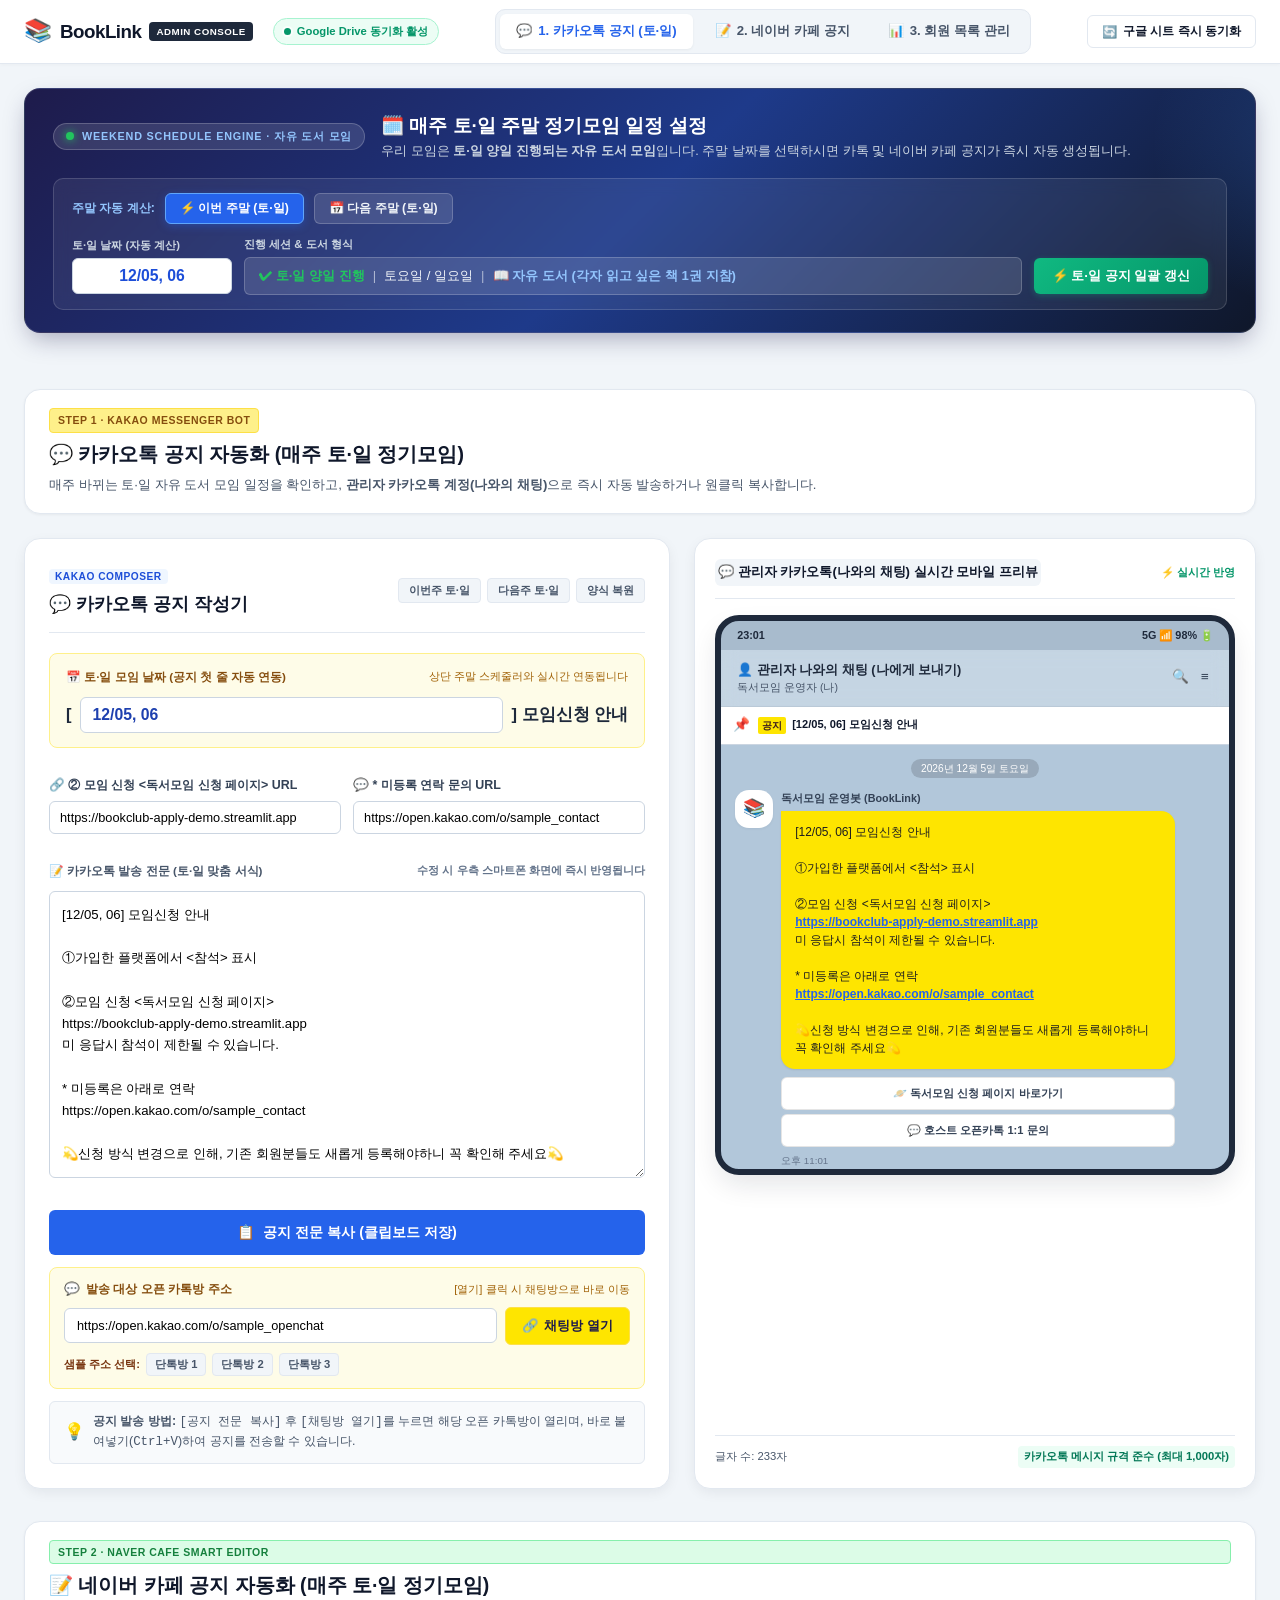
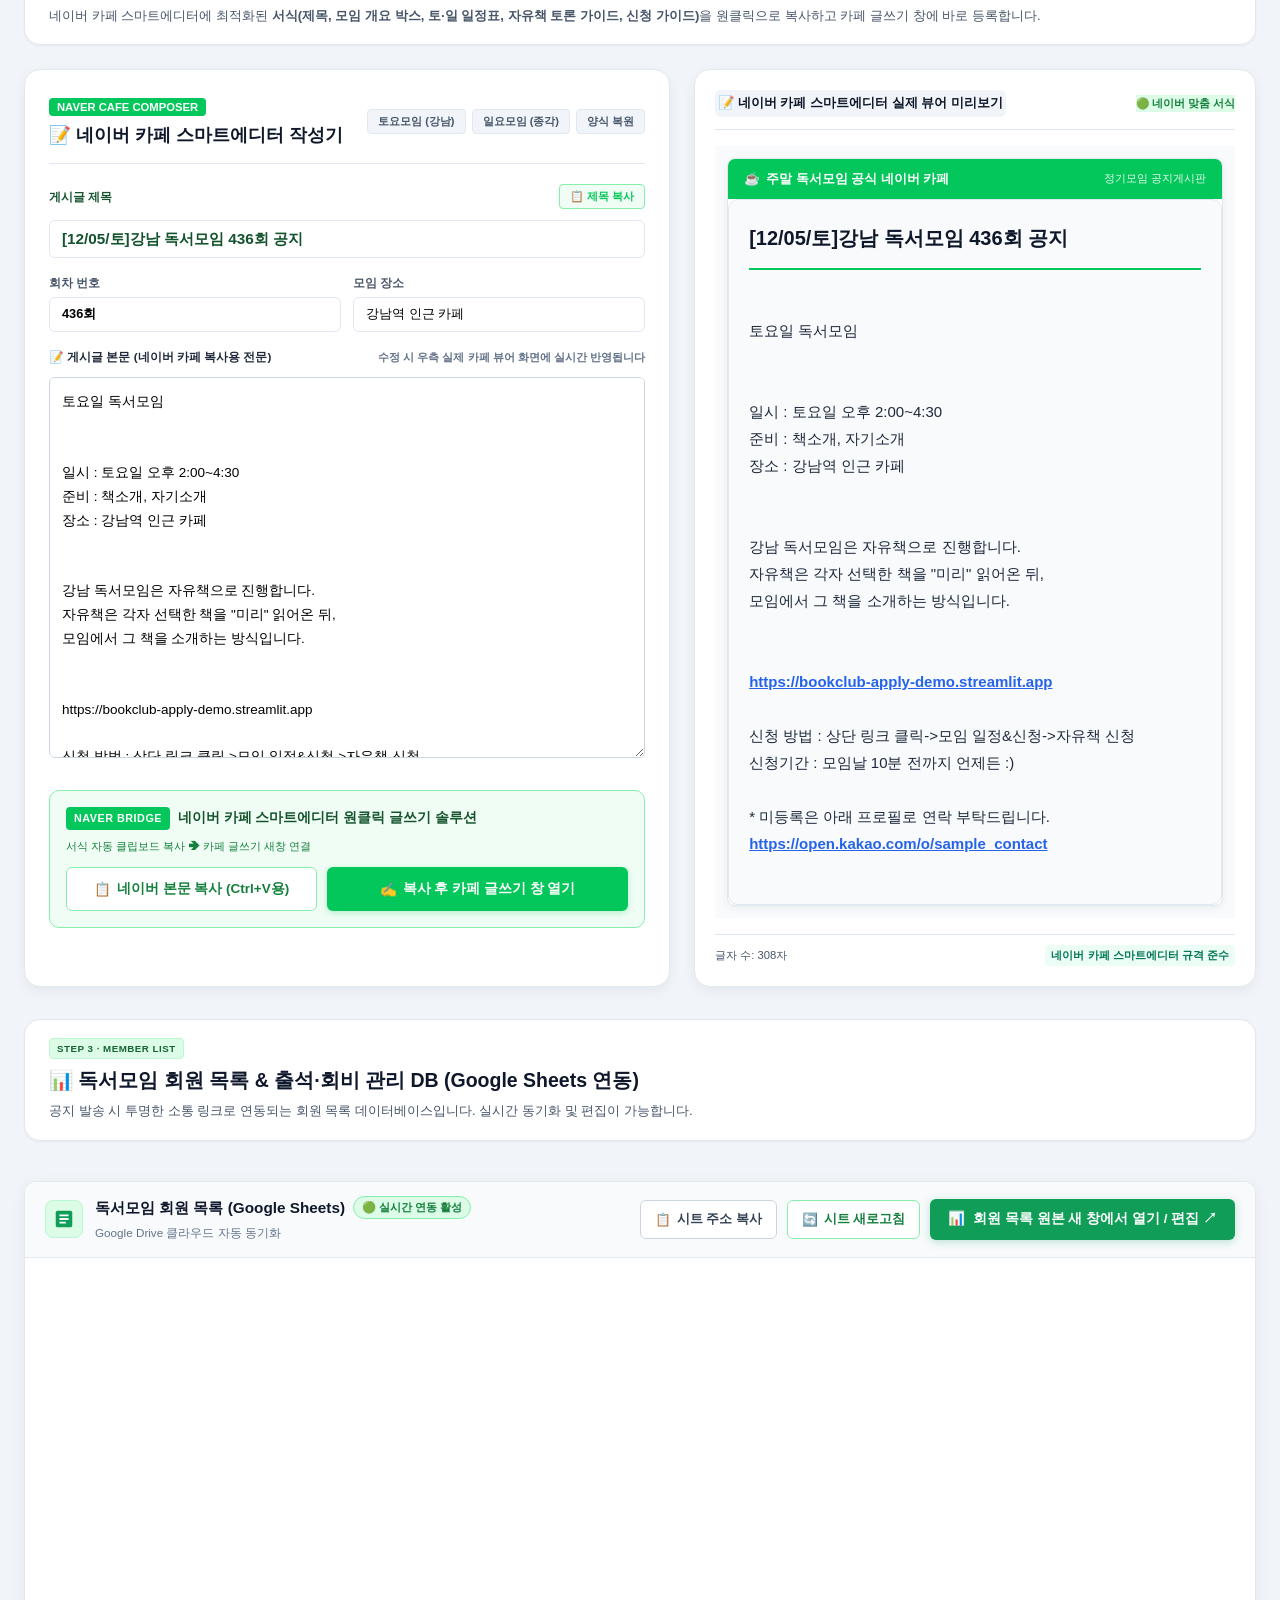
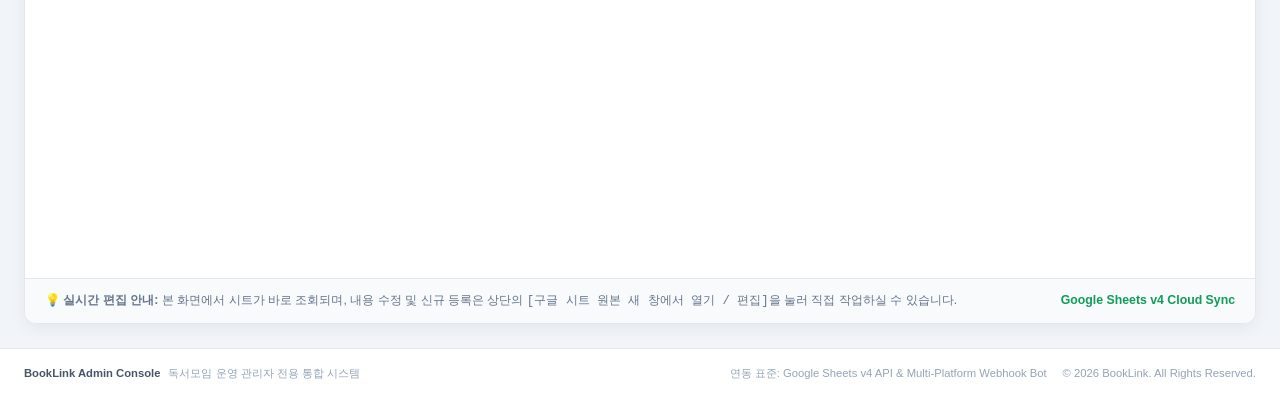
==== commit ce2db27e: "feat: 카카오톡 앱 열기 대신 오픈 카톡방 샘플 주소 입력 및 채팅방 열기 기능 적용" ====
--- a/index.html
+++ b/index.html
@@ -7,7 +7,7 @@
   <title>BookLink Admin - 독서모임 통합 관리 콘솔</title>
   <link rel="preconnect" href="https://fonts.googleapis.com">
   <link rel="preconnect" href="https://fonts.gstatic.com" crossorigin>
-  <link rel="stylesheet" href="style.css?v=20260916_09">
+  <link rel="stylesheet" href="style.css?v=20260930_04">
   <script>
     try {
       ['booklink_members_v1', 'booklink_members_v2', 'booklink_members_v3', 'booklink_members_v4', 'booklink_members_v5'].forEach(function(k){ localStorage.removeItem(k); });
@@ -166,18 +166,40 @@
               <textarea id="kakaoNoticeText" rows="12" style="font-family: 'Pretendard', sans-serif; font-size: 0.88rem; line-height: 1.65; white-space: pre-wrap; padding:12px; border:1px solid #cbd5e1; border-radius:6px; width:100%; box-sizing:border-box;" required></textarea>
             </div>
 
-            <!-- 발송 & 복사 퀵 액션 버튼 그룹 -->
+            <!-- 발송 & 복사 퀵 액션 영역 -->
             <div class="form-action-wrap" style="display:flex; flex-direction:column; gap:12px; margin-top:16px;">
-              <div style="display:grid; grid-template-columns: 1fr 1fr; gap:12px;">
-                <button type="button" id="btnCopyKakao" class="btn-sheet-primary" style="padding:14px; font-weight:700; font-size:0.95rem; justify-content:center; display:flex; align-items:center; gap:8px; cursor:pointer; background:#2563eb; color:#ffffff; border:none; border-radius:6px;">
-                  <span>📋</span> <span>공지 전문 복사</span>
-                </button>
-                <button type="button" id="btnOpenKakaoApp" class="btn-sheet-tool" style="padding:14px; font-weight:700; font-size:0.95rem; justify-content:center; display:flex; align-items:center; gap:8px; border:1px solid #fde047; background:#fee500; color:#1e1b4b; border-radius:6px; cursor:pointer;">
-                  <span>💬</span> <span>카카오톡 열기 / 나와의 채팅 공유</span>
-                </button>
-              </div>
+              <!-- 1) 공지 전문 복사 버튼 -->
+              <button type="button" id="btnCopyKakao" class="btn-sheet-primary" style="padding:13px; font-weight:700; font-size:0.95rem; justify-content:center; display:flex; align-items:center; gap:8px; cursor:pointer; background:#2563eb; color:#ffffff; border:none; border-radius:6px; width:100%;">
+                <span>📋</span> <span>공지 전문 복사 (클립보드 저장)</span>
+              </button>
+
+              <!-- 2) 오픈 카톡방 주소 입력 및 바로 열기 -->
+              <div style="background:#fefce8; border:1px solid #fef08a; border-radius:8px; padding:12px 14px;">
+                <div style="display:flex; justify-content:space-between; align-items:center; margin-bottom:8px;">
+                  <label for="openKakaoUrl" style="font-size:0.83rem; font-weight:700; color:#854d0e; margin:0; display:flex; align-items:center; gap:6px;">
+                    <span>💬</span> <span>발송 대상 오픈 카톡방 주소</span>
+                  </label>
+                  <span style="font-size:0.75rem; color:#a16207;">[열기] 클릭 시 채팅방으로 바로 이동</span>
+                </div>
+                <div style="display:flex; gap:8px; align-items:center;">
+                  <input type="text" id="openKakaoUrl" value="https://open.kakao.com/o/sample_openchat" placeholder="예: https://open.kakao.com/o/sample_openchat" style="flex:1; font-size:0.85rem; padding:9px 12px; border:1px solid #cbd5e1; border-radius:6px; background:#ffffff;">
+                  <button type="button" id="btnOpenKakaoRoom" class="btn-sheet-tool" style="padding:9px 16px; font-weight:700; font-size:0.88rem; justify-content:center; display:inline-flex; align-items:center; gap:6px; border:1px solid #fde047; background:#fee500; color:#1e1b4b; border-radius:6px; cursor:pointer; white-space:nowrap;">
+                    <span>🔗</span> <span>채팅방 열기</span>
+                  </button>
+                </div>
+
+                <!-- 단톡방 3곳 샘플 프리셋 선택 -->
+                <div style="display:flex; gap:6px; margin-top:8px; align-items:center; flex-wrap:wrap;">
+                  <span style="font-size:0.75rem; color:#78350f; font-weight:600;">샘플 주소 선택:</span>
+                  <button type="button" class="btn-sample-tag btn-room-preset" data-url="https://open.kakao.com/o/sample_room1" style="font-size:0.75rem; padding:3px 8px; cursor:pointer;">단톡방 1</button>
+                  <button type="button" class="btn-sample-tag btn-room-preset" data-url="https://open.kakao.com/o/sample_room2" style="font-size:0.75rem; padding:3px 8px; cursor:pointer;">단톡방 2</button>
+                  <button type="button" class="btn-sample-tag btn-room-preset" data-url="https://open.kakao.com/o/sample_room3" style="font-size:0.75rem; padding:3px 8px; cursor:pointer;">단톡방 3</button>
+                </div>
+              </div>
+
+              <!-- 안내 가이드 -->
               <div style="font-size:0.83rem; color:#475569; background:#f8fafc; padding:10px 14px; border-radius:6px; border:1px solid #e2e8f0; display:flex; align-items:center; gap:8px;">
-                <span style="font-size:1.1rem;">💡</span> <span><strong>공지 전달 안내:</strong> <code>[공지 전문 복사]</code>를 누르시면 클립보드에 전문이 복사되며, <code>[카카오톡 열기 / 나와의 채팅 공유]</code>를 통해 단톡방이나 나와의 채팅으로 손쉽게 공유하실 수 있습니다.</span>
+                <span style="font-size:1.1rem;">💡</span> <span><strong>공지 발송 방법:</strong> <code>[공지 전문 복사]</code> 후 <code>[채팅방 열기]</code>를 누르면 해당 오픈 카톡방이 열리며, 바로 붙여넣기(<code>Ctrl+V</code>)하여 공지를 전송할 수 있습니다.</span>
               </div>
             </div>
           </form>
@@ -422,6 +444,6 @@
     </div>
   </footer>
 
-  <script src="app.js?v=20260916_09"></script>
+  <script src="app.js?v=20260930_04"></script>
 </body>
 </html>
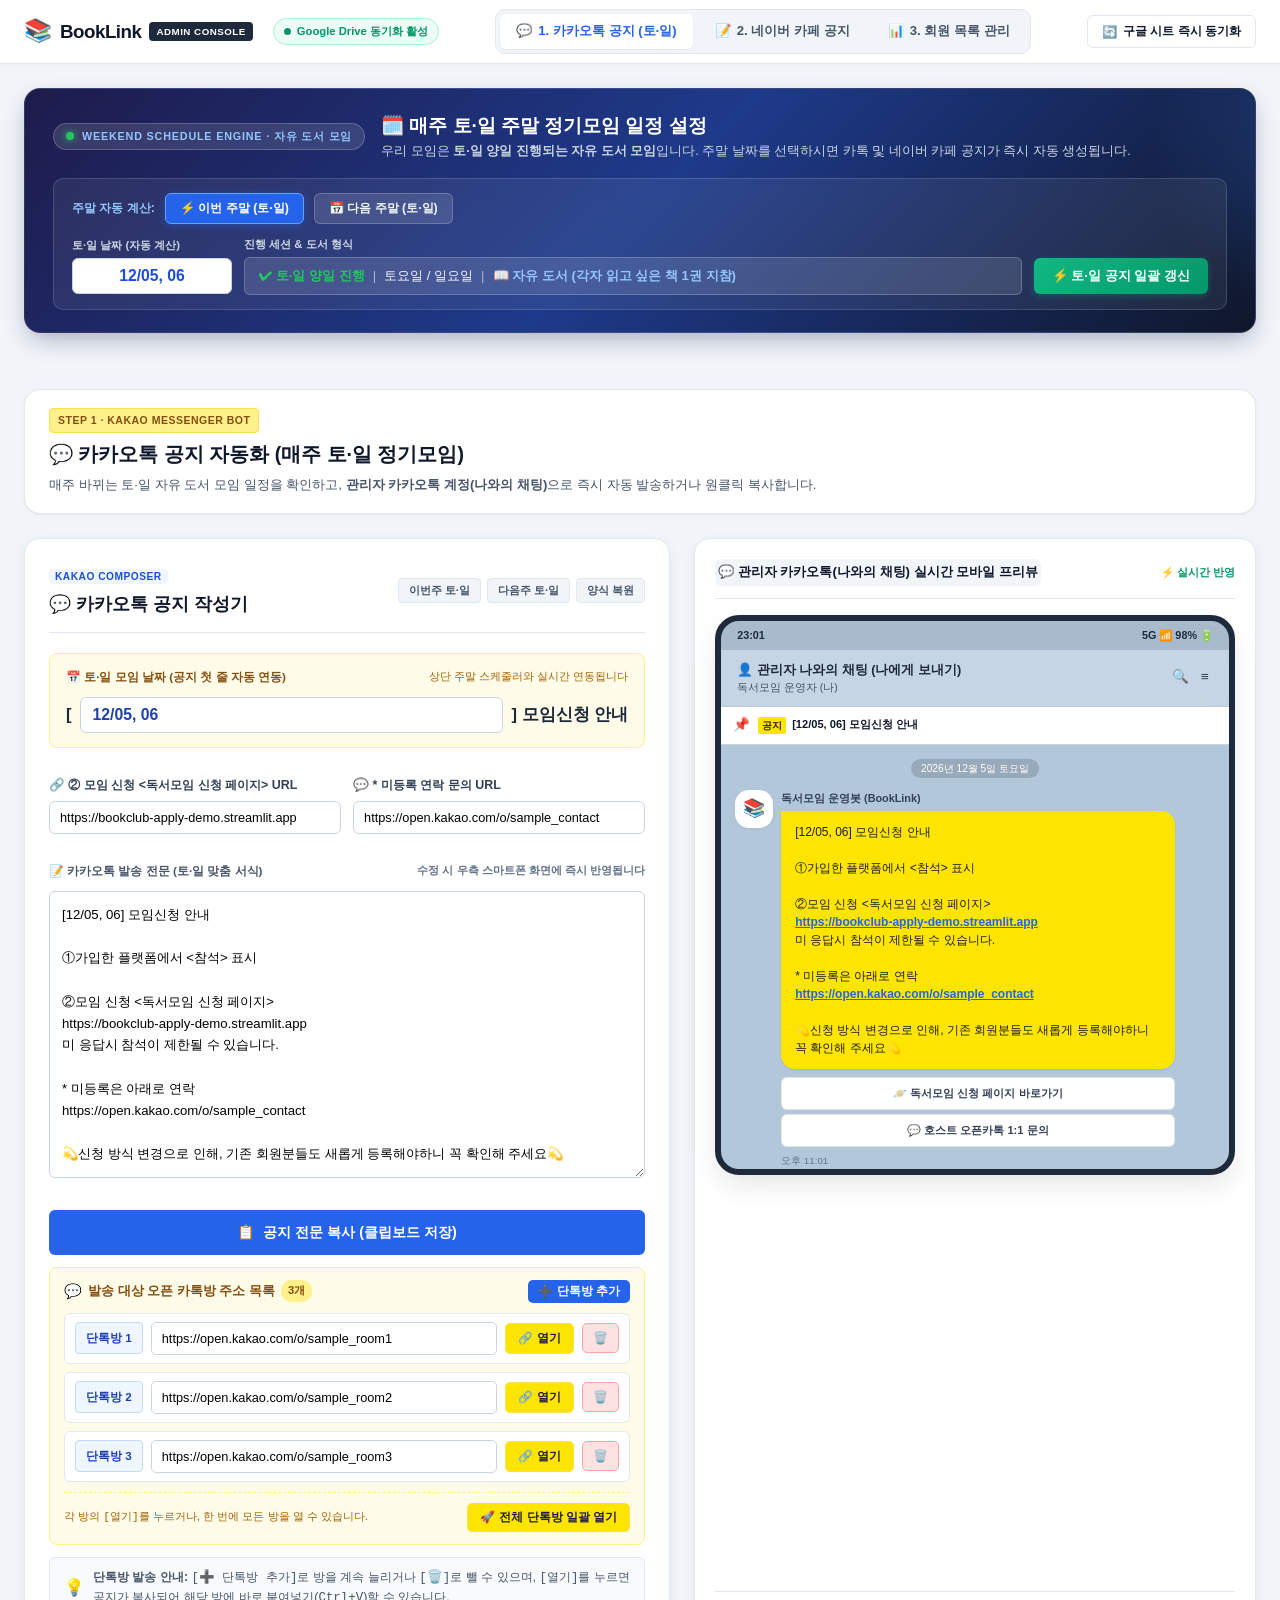
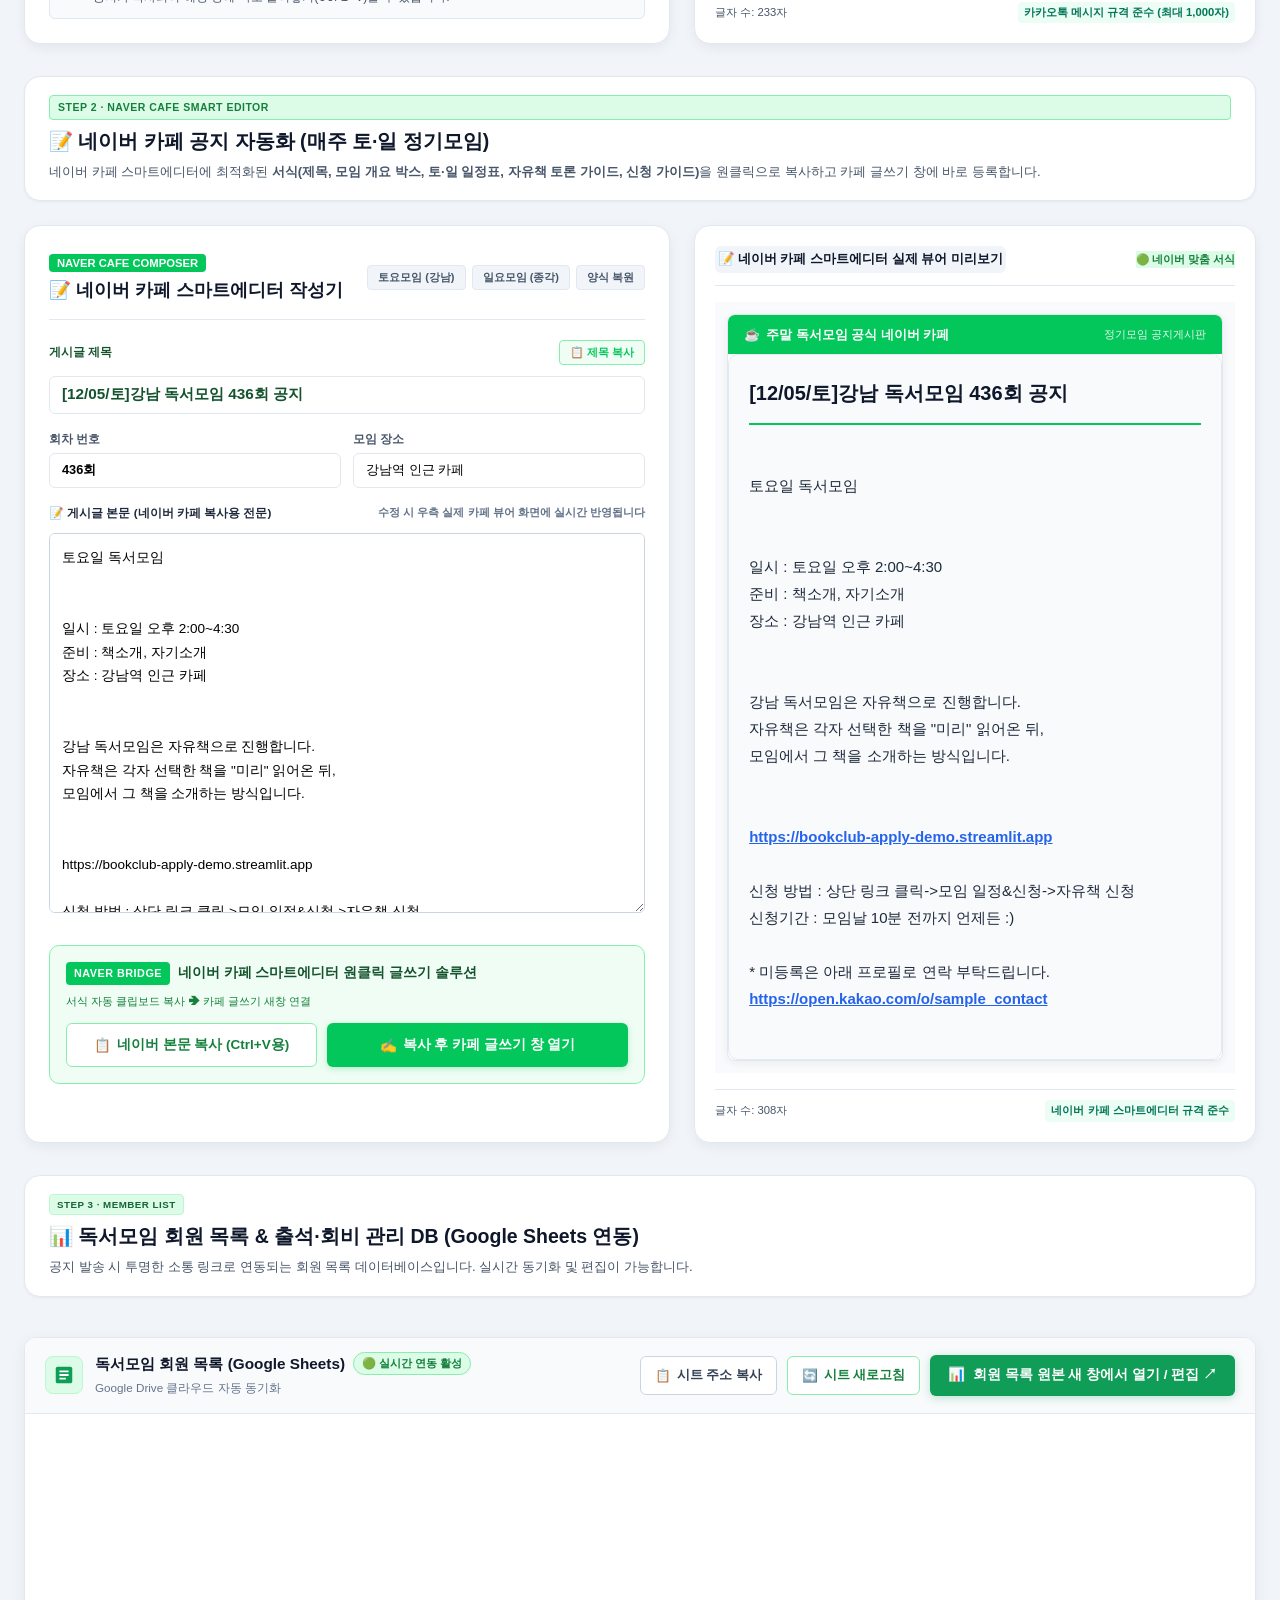
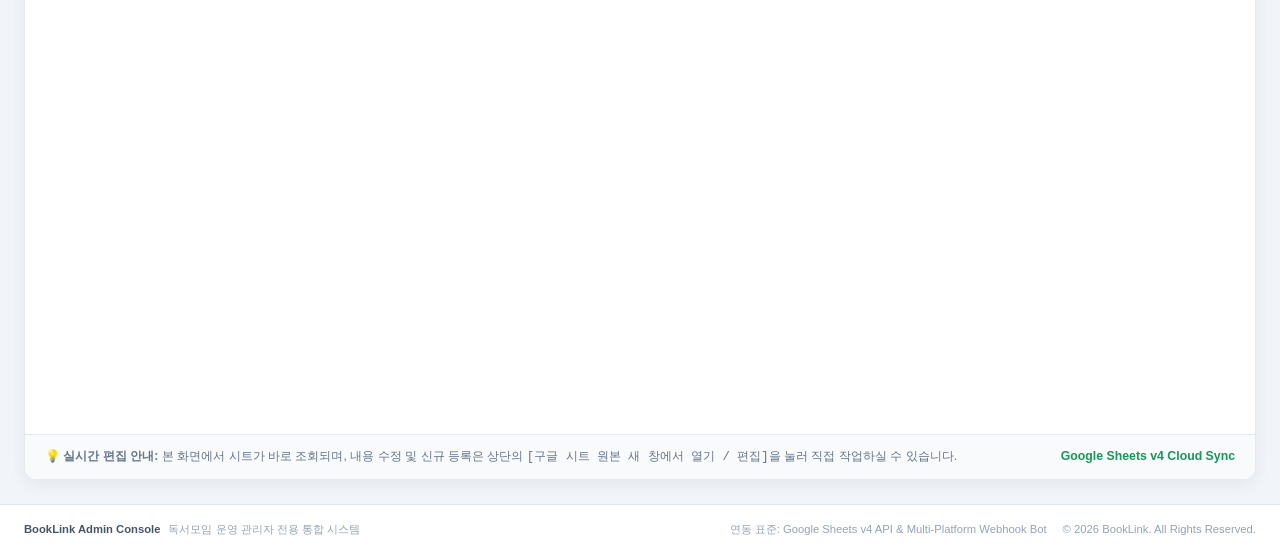
==== commit 61a936d0: "feat: 발송 대상 오픈 카톡방 목록 동적 추가/삭제/개별열기/일괄열기 기능 구현" ====
--- a/index.html
+++ b/index.html
@@ -7,7 +7,7 @@
   <title>BookLink Admin - 독서모임 통합 관리 콘솔</title>
   <link rel="preconnect" href="https://fonts.googleapis.com">
   <link rel="preconnect" href="https://fonts.gstatic.com" crossorigin>
-  <link rel="stylesheet" href="style.css?v=20260930_04">
+  <link rel="stylesheet" href="style.css?v=20260930_05">
   <script>
     try {
       ['booklink_members_v1', 'booklink_members_v2', 'booklink_members_v3', 'booklink_members_v4', 'booklink_members_v5'].forEach(function(k){ localStorage.removeItem(k); });
@@ -173,33 +173,36 @@
                 <span>📋</span> <span>공지 전문 복사 (클립보드 저장)</span>
               </button>
 
-              <!-- 2) 오픈 카톡방 주소 입력 및 바로 열기 -->
+              <!-- 2) 발송 대상 오픈 카톡방 목록 (아래로 추가/삭제 가능한 동적 구조) -->
               <div style="background:#fefce8; border:1px solid #fef08a; border-radius:8px; padding:12px 14px;">
-                <div style="display:flex; justify-content:space-between; align-items:center; margin-bottom:8px;">
-                  <label for="openKakaoUrl" style="font-size:0.83rem; font-weight:700; color:#854d0e; margin:0; display:flex; align-items:center; gap:6px;">
-                    <span>💬</span> <span>발송 대상 오픈 카톡방 주소</span>
-                  </label>
-                  <span style="font-size:0.75rem; color:#a16207;">[열기] 클릭 시 채팅방으로 바로 이동</span>
-                </div>
-                <div style="display:flex; gap:8px; align-items:center;">
-                  <input type="text" id="openKakaoUrl" value="https://open.kakao.com/o/sample_openchat" placeholder="예: https://open.kakao.com/o/sample_openchat" style="flex:1; font-size:0.85rem; padding:9px 12px; border:1px solid #cbd5e1; border-radius:6px; background:#ffffff;">
-                  <button type="button" id="btnOpenKakaoRoom" class="btn-sheet-tool" style="padding:9px 16px; font-weight:700; font-size:0.88rem; justify-content:center; display:inline-flex; align-items:center; gap:6px; border:1px solid #fde047; background:#fee500; color:#1e1b4b; border-radius:6px; cursor:pointer; white-space:nowrap;">
-                    <span>🔗</span> <span>채팅방 열기</span>
+                <div style="display:flex; justify-content:space-between; align-items:center; margin-bottom:10px;">
+                  <div style="display:flex; align-items:center; gap:6px;">
+                    <span style="font-size:0.95rem;">💬</span>
+                    <strong style="font-size:0.86rem; color:#854d0e;">발송 대상 오픈 카톡방 주소 목록</strong>
+                    <span id="kakaoRoomCountBadge" style="font-size:0.75rem; background:#fef08a; color:#854d0e; padding:2px 7px; border-radius:10px; font-weight:700;">3개</span>
+                  </div>
+                  <button type="button" id="btnAddKakaoRoom" class="btn-sample-tag" style="background:#2563eb; color:#ffffff; border:none; padding:4px 10px; font-size:0.78rem; font-weight:700; border-radius:5px; cursor:pointer; display:inline-flex; align-items:center; gap:4px;">
+                    <span>➕</span> <span>단톡방 추가</span>
                   </button>
                 </div>
 
-                <!-- 단톡방 3곳 샘플 프리셋 선택 -->
-                <div style="display:flex; gap:6px; margin-top:8px; align-items:center; flex-wrap:wrap;">
-                  <span style="font-size:0.75rem; color:#78350f; font-weight:600;">샘플 주소 선택:</span>
-                  <button type="button" class="btn-sample-tag btn-room-preset" data-url="https://open.kakao.com/o/sample_room1" style="font-size:0.75rem; padding:3px 8px; cursor:pointer;">단톡방 1</button>
-                  <button type="button" class="btn-sample-tag btn-room-preset" data-url="https://open.kakao.com/o/sample_room2" style="font-size:0.75rem; padding:3px 8px; cursor:pointer;">단톡방 2</button>
-                  <button type="button" class="btn-sample-tag btn-room-preset" data-url="https://open.kakao.com/o/sample_room3" style="font-size:0.75rem; padding:3px 8px; cursor:pointer;">단톡방 3</button>
+                <!-- 오픈 카톡방 리스트 컨테이너 -->
+                <div id="kakaoRoomListContainer" style="display:flex; flex-direction:column; gap:8px;">
+                  <!-- JS에서 동적으로 렌더링 -->
+                </div>
+
+                <!-- 전체 단톡방 순차 열기 퀵 액션 바 -->
+                <div style="margin-top:10px; padding-top:10px; border-top:1px dashed #fef08a; display:flex; justify-content:space-between; align-items:center; flex-wrap:wrap; gap:8px;">
+                  <span style="font-size:0.75rem; color:#a16207;">각 방의 <code>[열기]</code>를 누르거나, 한 번에 모든 방을 열 수 있습니다.</span>
+                  <button type="button" id="btnOpenAllRooms" class="btn-sheet-tool" style="padding:6px 12px; font-size:0.78rem; font-weight:700; border:1px solid #fde047; background:#fee500; color:#1e1b4b; border-radius:5px; cursor:pointer; display:inline-flex; align-items:center; gap:4px;">
+                    <span>🚀</span> <span>전체 단톡방 일괄 열기</span>
+                  </button>
                 </div>
               </div>
 
               <!-- 안내 가이드 -->
               <div style="font-size:0.83rem; color:#475569; background:#f8fafc; padding:10px 14px; border-radius:6px; border:1px solid #e2e8f0; display:flex; align-items:center; gap:8px;">
-                <span style="font-size:1.1rem;">💡</span> <span><strong>공지 발송 방법:</strong> <code>[공지 전문 복사]</code> 후 <code>[채팅방 열기]</code>를 누르면 해당 오픈 카톡방이 열리며, 바로 붙여넣기(<code>Ctrl+V</code>)하여 공지를 전송할 수 있습니다.</span>
+                <span style="font-size:1.1rem;">💡</span> <span><strong>단톡방 발송 안내:</strong> <code>[➕ 단톡방 추가]</code>로 방을 계속 늘리거나 <code>[🗑️]</code>로 뺄 수 있으며, <code>[열기]</code>를 누르면 공지가 복사되어 해당 방에 바로 붙여넣기(<code>Ctrl+V</code>)할 수 있습니다.</span>
               </div>
             </div>
           </form>
@@ -444,6 +447,6 @@
     </div>
   </footer>
 
-  <script src="app.js?v=20260930_04"></script>
+  <script src="app.js?v=20260930_05"></script>
 </body>
 </html>
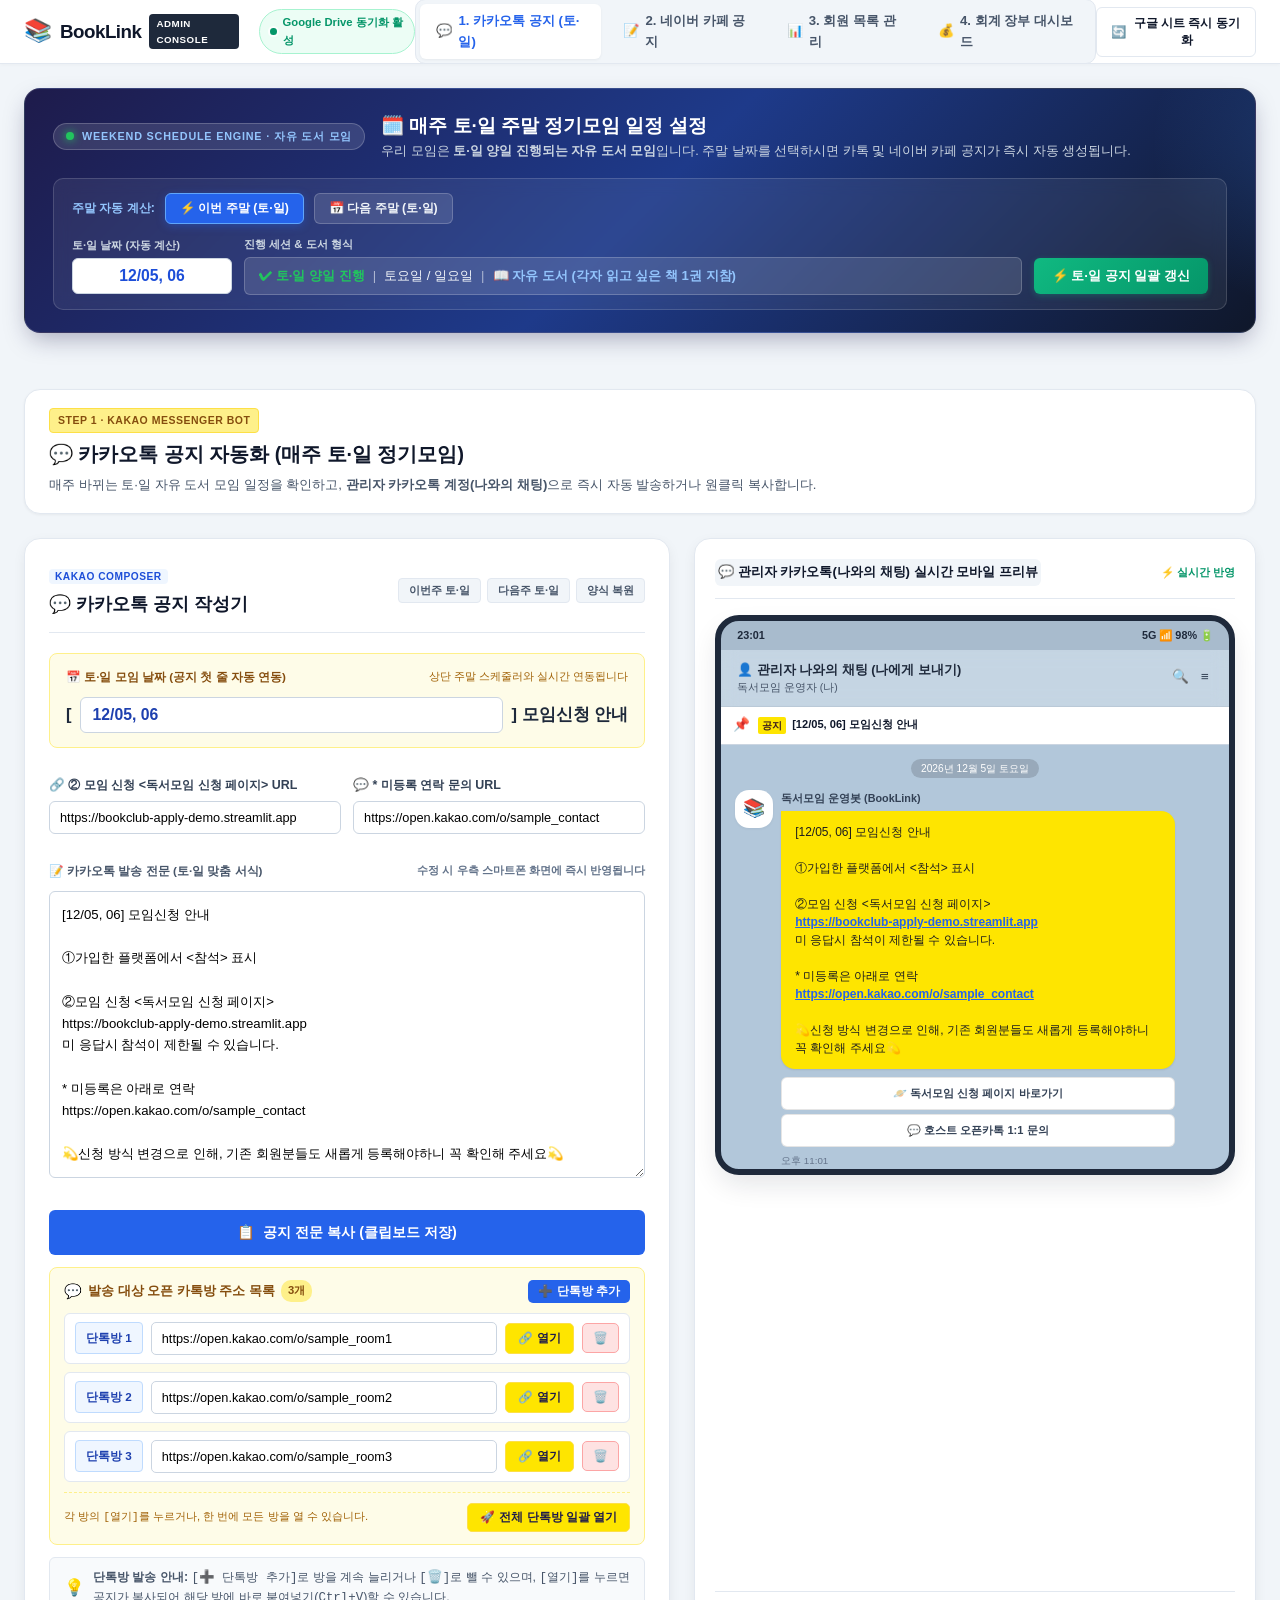
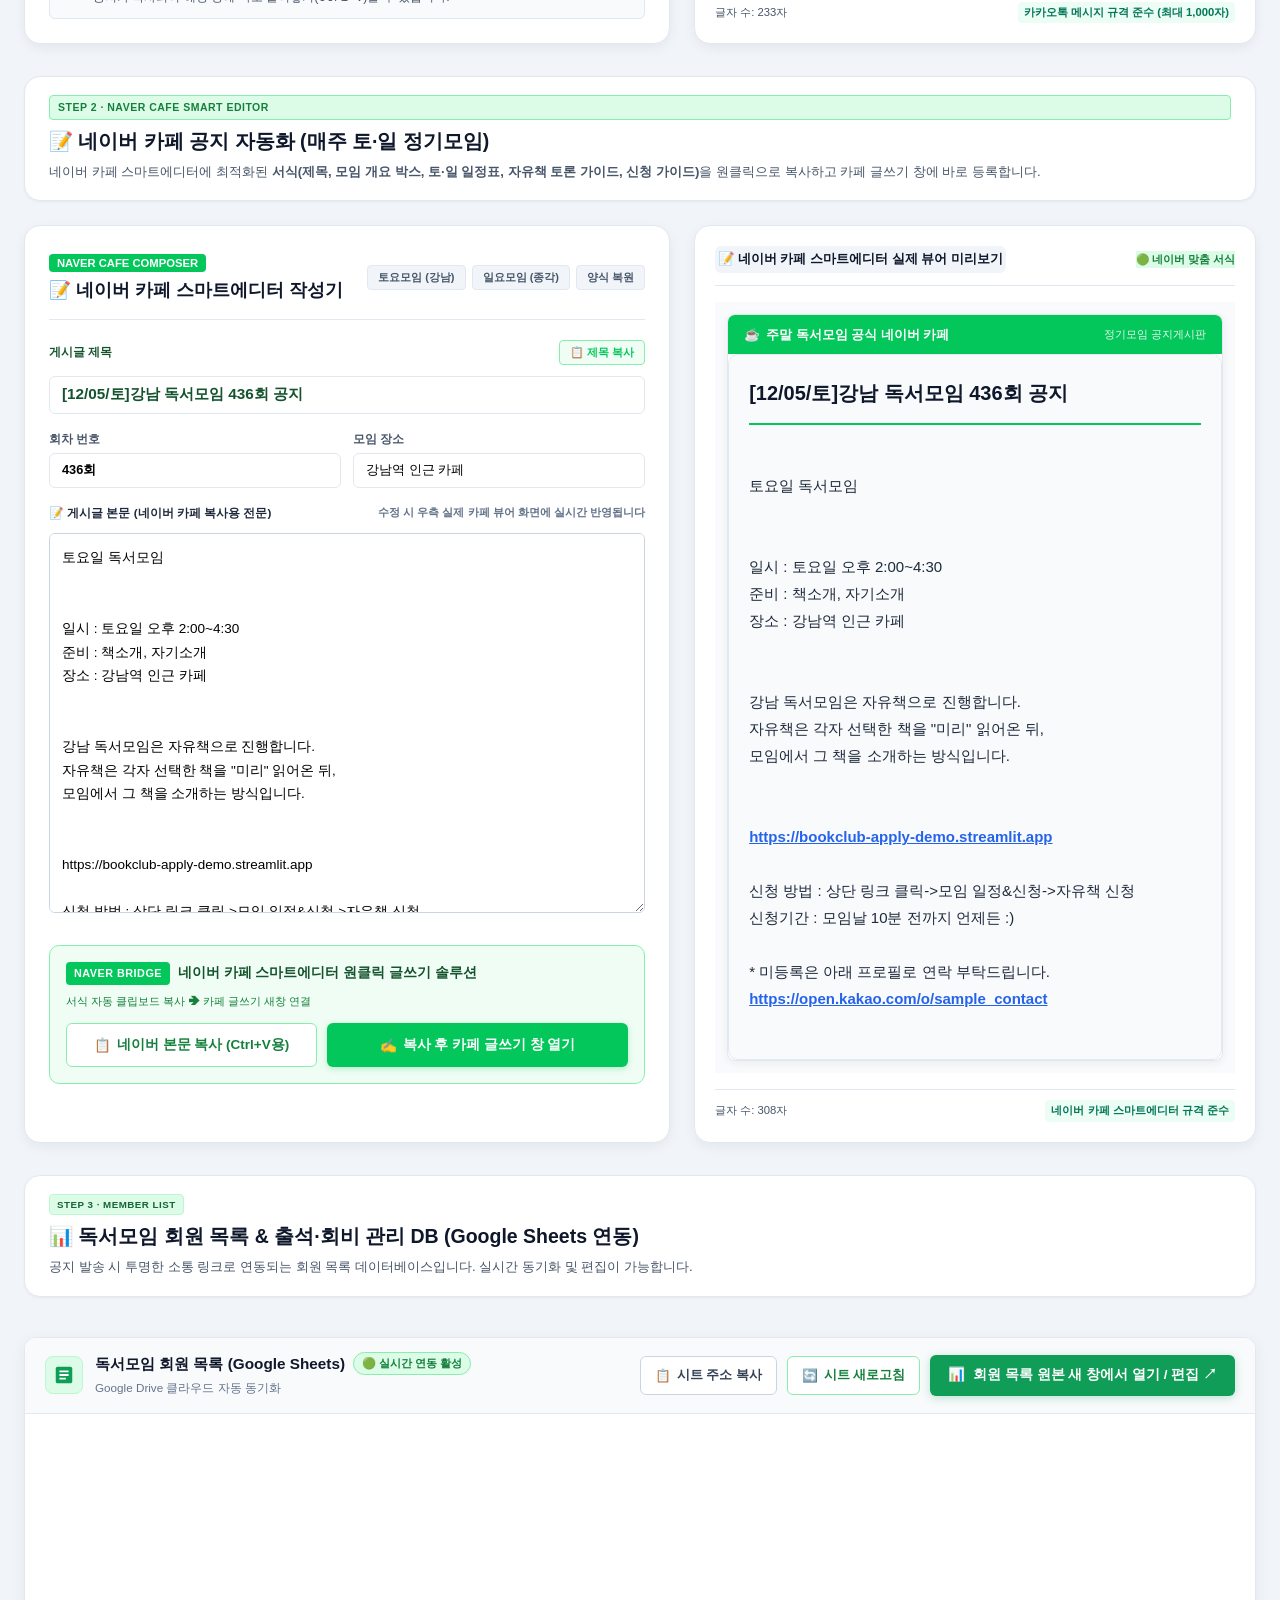
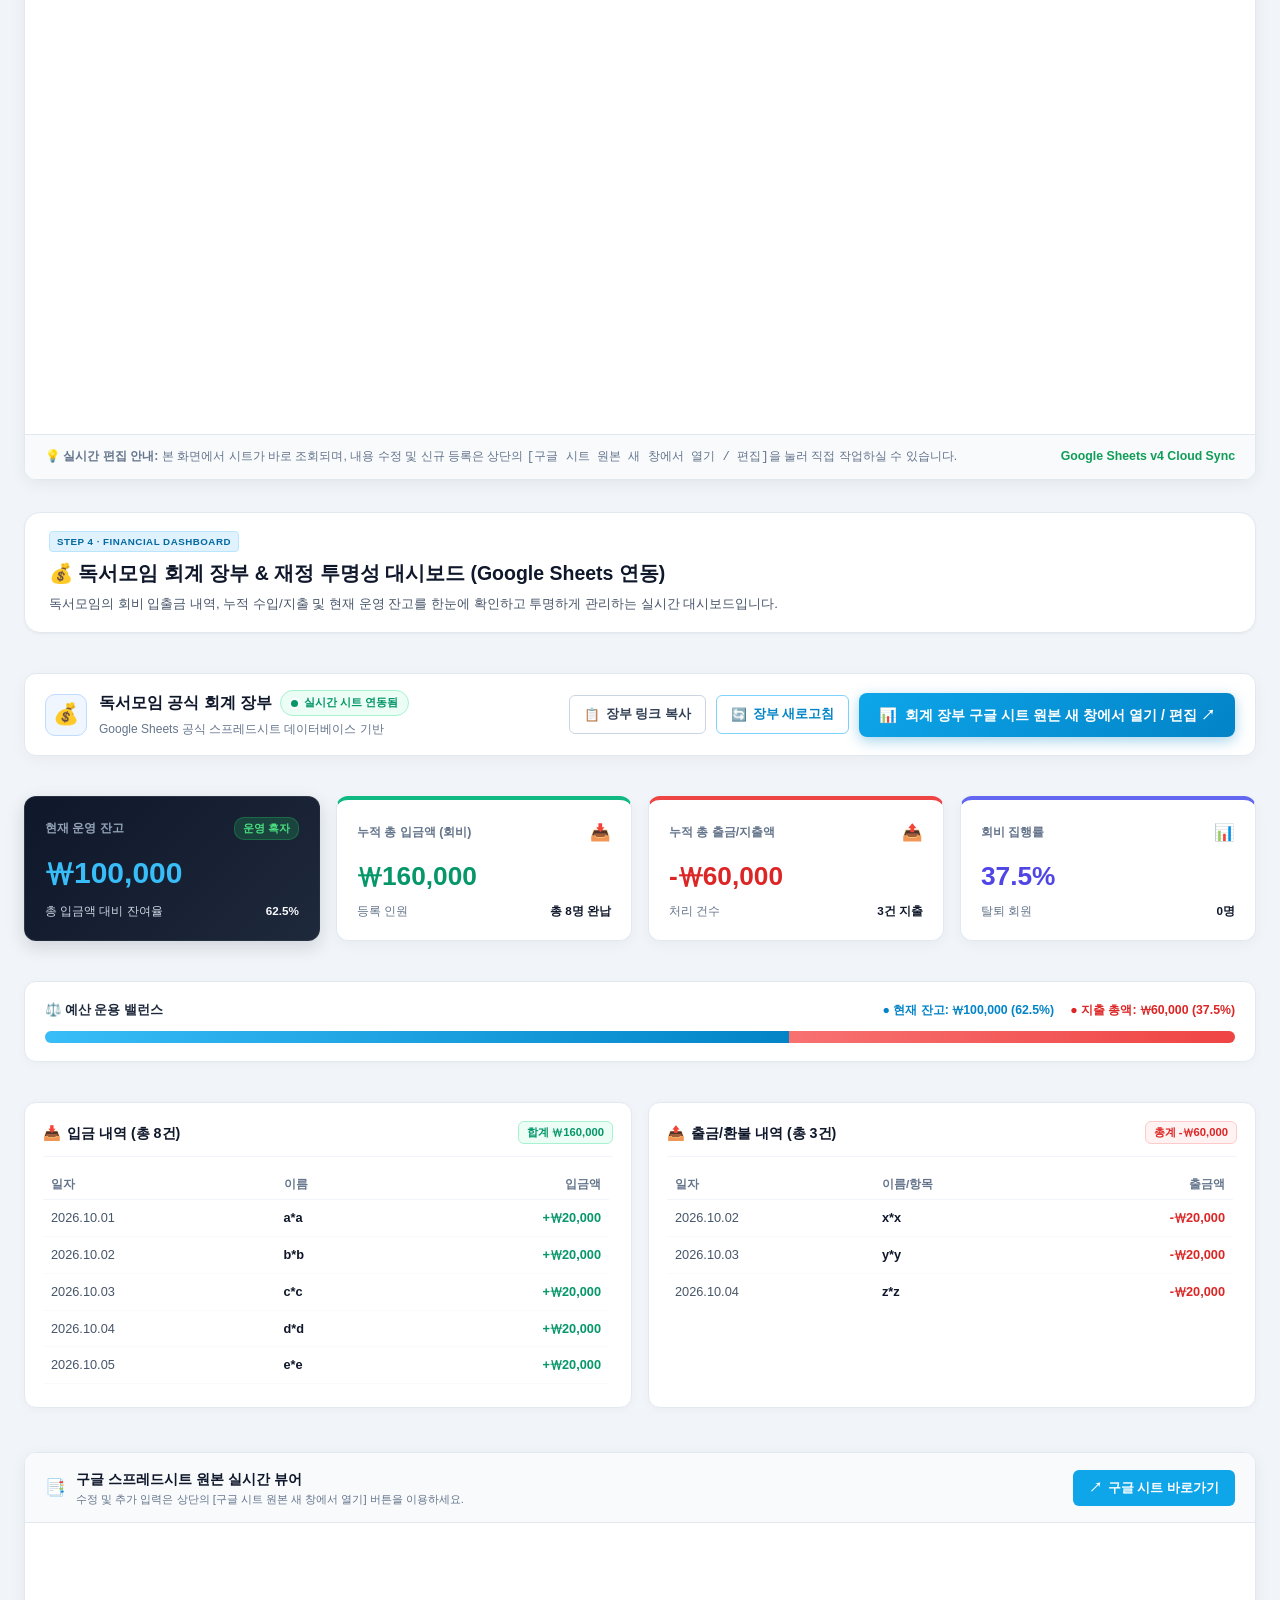
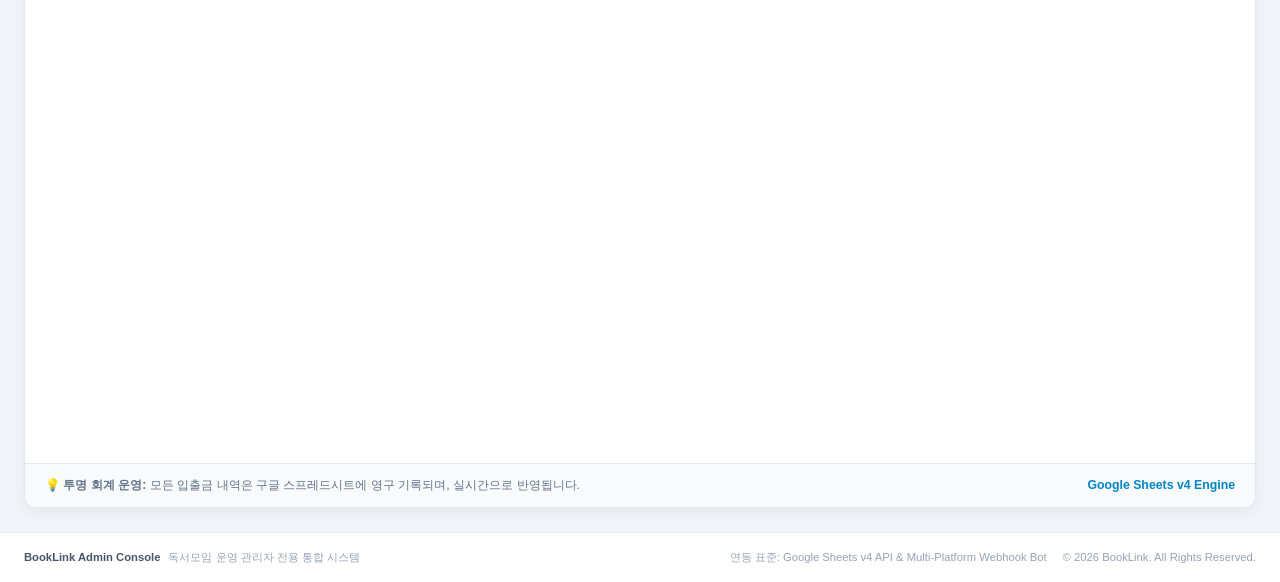
==== commit 42baea72: "feat: 독서모임 회계 장부 대시보드 연동, 보안 플랜 및 GitHub Actions 자동화 파이프라인 구축" ====
--- a/index.html
+++ b/index.html
@@ -40,6 +40,9 @@
       <a href="#section-sheet" class="nav-tab" data-tab="sheet">
         <span class="tab-icon">📊</span> 3. 회원 목록 관리
       </a>
+      <a href="#section-accounting" class="nav-tab" data-tab="accounting">
+        <span class="tab-icon">💰</span> 4. 회계 장부 대시보드
+      </a>
     </nav>
 
     <div class="header-right">
@@ -433,6 +436,214 @@
       </div>
     </section>
 
+    <!-- ===================================================================
+         STEP 4) 💰 독서모임 회계 장부 & 재정 투명성 대시보드 (Google Sheets)
+         =================================================================== -->
+    <section id="section-accounting" class="console-section">
+      <div class="section-title-bar">
+        <span class="badge-role sheet-badge" style="background:#e0f2fe; color:#0369a1; border:1px solid #bae6fd; display:inline-block; align-self:flex-start;">STEP 4 · FINANCIAL DASHBOARD</span>
+        <h2>💰 독서모임 회계 장부 &amp; 재정 투명성 대시보드 (Google Sheets 연동)</h2>
+        <p>독서모임의 회비 입출금 내역, 누적 수입/지출 및 현재 운영 잔고를 한눈에 확인하고 투명하게 관리하는 실시간 대시보드입니다.</p>
+      </div>
+
+      <!-- 상단 컨트롤 및 구글 시트 바로가기 헤더 바 -->
+      <div class="accounting-action-bar" style="background:#ffffff; border:1px solid #e2e8f0; border-radius:12px; padding:16px 20px; display:flex; justify-content:space-between; align-items:center; flex-wrap:wrap; gap:14px; box-shadow:0 4px 16px rgba(0,0,0,0.04); margin-top:16px;">
+        <div style="display:flex; align-items:center; gap:12px;">
+          <div style="display:flex; align-items:center; justify-content:center; width:42px; height:42px; background:#eff6ff; border-radius:10px; border:1px solid #bfdbfe;">
+            <span style="font-size:1.4rem;">💰</span>
+          </div>
+          <div>
+            <div style="display:flex; align-items:center; gap:8px;">
+              <strong style="font-size:1.05rem; color:#0f172a;">독서모임 공식 회계 장부</strong>
+              <span class="status-pill status-online" style="font-size:0.75rem; padding:3px 10px;">
+                <span class="status-dot"></span> 실시간 시트 연동됨
+              </span>
+            </div>
+            <span style="font-size:0.8rem; color:#64748b;">Google Sheets 공식 스프레드시트 데이터베이스 기반</span>
+          </div>
+        </div>
+
+        <div style="display:flex; align-items:center; gap:10px; flex-wrap:wrap;">
+          <button type="button" id="btnCopyAccountingSheetLink" class="btn-sheet-tool" style="padding:10px 14px; font-size:0.85rem; font-weight:700; background:#ffffff; color:#334155; border:1px solid #cbd5e1; border-radius:6px; cursor:pointer; display:flex; align-items:center; gap:6px;">
+            <span>📋</span> <span>장부 링크 복사</span>
+          </button>
+          <button type="button" id="btnRefreshAccountingSheet" class="btn-sheet-tool" style="padding:10px 14px; font-size:0.85rem; font-weight:700; background:#ffffff; color:#0284c7; border:1px solid #7dd3fc; border-radius:6px; cursor:pointer; display:flex; align-items:center; gap:6px;">
+            <span>🔄</span> <span>장부 새로고침</span>
+          </button>
+          <a href="https://docs.google.com/spreadsheets/d/1QjELjB_rJuvDJGJ7XpjH3Tt3YKNsEbHh4AwiR6rH0Yc/edit?gid=0#gid=0" target="_blank" rel="noopener noreferrer" id="btnGoToAccountingSheet" style="text-decoration:none; padding:11px 20px; font-size:0.95rem; font-weight:800; background:linear-gradient(135deg, #0ea5e9, #0284c7); color:#ffffff; border-radius:8px; display:flex; align-items:center; gap:8px; box-shadow:0 4px 14px rgba(2,132,199,0.35); transition:transform 0.15s ease, box-shadow 0.15s ease;">
+            <span>📊</span> <span>회계 장부 구글 시트 원본 새 창에서 열기 / 편집 ↗</span>
+          </a>
+        </div>
+      </div>
+
+      <!-- 핵심 KPI 요약 카드 4종 -->
+      <div class="accounting-kpi-grid" style="display:grid; grid-template-columns:repeat(auto-fit, minmax(220px, 1fr)); gap:16px; margin-top:16px;">
+        <!-- 카드 1: 현재 운영 잔고 -->
+        <div class="kpi-card kpi-balance" style="background:linear-gradient(135deg, #0f172a 0%, #1e293b 100%); color:#ffffff; padding:20px; border-radius:12px; box-shadow:0 6px 18px rgba(15,23,42,0.15); border:1px solid rgba(255,255,255,0.08); position:relative; overflow:hidden;">
+          <div style="font-size:0.82rem; font-weight:600; color:#94a3b8; display:flex; justify-content:space-between; align-items:center;">
+            <span>현재 운영 잔고</span>
+            <span style="background:rgba(34,197,94,0.2); color:#4ade80; border:1px solid rgba(34,197,94,0.3); font-size:0.72rem; padding:2px 8px; border-radius:10px; font-weight:700;">운영 흑자</span>
+          </div>
+          <div style="font-size:2rem; font-weight:900; margin:10px 0 6px 0; color:#38bdf8; font-family:'Pretendard', sans-serif;" id="kpiCurrentBalance">
+            ₩100,000
+          </div>
+          <div style="font-size:0.78rem; color:#cbd5e1; display:flex; justify-content:space-between;">
+            <span>총 입금액 대비 잔여율</span>
+            <strong style="color:#f8fafc;" id="kpiBalanceRatio">62.5%</strong>
+          </div>
+        </div>
+
+        <!-- 카드 2: 누적 총 입금액 -->
+        <div class="kpi-card" style="background:#ffffff; padding:20px; border-radius:12px; box-shadow:0 4px 14px rgba(0,0,0,0.04); border:1px solid #e2e8f0; border-top:4px solid #10b981;">
+          <div style="font-size:0.82rem; font-weight:600; color:#64748b; display:flex; justify-content:space-between; align-items:center;">
+            <span>누적 총 입금액 (회비)</span>
+            <span style="font-size:1.1rem;">📥</span>
+          </div>
+          <div style="font-size:1.75rem; font-weight:800; margin:10px 0 6px 0; color:#059669; font-family:'Pretendard', sans-serif;" id="kpiTotalIncome">
+            ₩160,000
+          </div>
+          <div style="font-size:0.78rem; color:#64748b; display:flex; justify-content:space-between;">
+            <span>등록 인원</span>
+            <strong style="color:#0f172a;" id="kpiIncomeCount">총 8명 완납</strong>
+          </div>
+        </div>
+
+        <!-- 카드 3: 누적 총 출금액 -->
+        <div class="kpi-card" style="background:#ffffff; padding:20px; border-radius:12px; box-shadow:0 4px 14px rgba(0,0,0,0.04); border:1px solid #e2e8f0; border-top:4px solid #ef4444;">
+          <div style="font-size:0.82rem; font-weight:600; color:#64748b; display:flex; justify-content:space-between; align-items:center;">
+            <span>누적 총 출금/지출액</span>
+            <span style="font-size:1.1rem;">📤</span>
+          </div>
+          <div style="font-size:1.75rem; font-weight:800; margin:10px 0 6px 0; color:#dc2626; font-family:'Pretendard', sans-serif;" id="kpiTotalExpense">
+            -₩60,000
+          </div>
+          <div style="font-size:0.78rem; color:#64748b; display:flex; justify-content:space-between;">
+            <span>처리 건수</span>
+            <strong style="color:#0f172a;" id="kpiExpenseCount">3건 지출</strong>
+          </div>
+        </div>
+
+        <!-- 카드 4: 재정 집행률 & 회원 현황 -->
+        <div class="kpi-card" style="background:#ffffff; padding:20px; border-radius:12px; box-shadow:0 4px 14px rgba(0,0,0,0.04); border:1px solid #e2e8f0; border-top:4px solid #6366f1;">
+          <div style="font-size:0.82rem; font-weight:600; color:#64748b; display:flex; justify-content:space-between; align-items:center;">
+            <span>회비 집행률</span>
+            <span style="font-size:1.1rem;">📊</span>
+          </div>
+          <div style="font-size:1.75rem; font-weight:800; margin:10px 0 6px 0; color:#4f46e5; font-family:'Pretendard', sans-serif;" id="kpiExpenseRate">
+            37.5%
+          </div>
+          <div style="font-size:0.78rem; color:#64748b; display:flex; justify-content:space-between;">
+            <span>탈퇴 회원</span>
+            <strong style="color:#0f172a;">0명</strong>
+          </div>
+        </div>
+      </div>
+
+      <!-- 재정 비율 게이지 바 -->
+      <div style="background:#ffffff; border:1px solid #e2e8f0; border-radius:12px; padding:18px 20px; margin-top:16px; box-shadow:0 2px 10px rgba(0,0,0,0.03);">
+        <div style="display:flex; justify-content:space-between; align-items:center; margin-bottom:10px; font-size:0.88rem;">
+          <span style="font-weight:700; color:#1e293b;">⚖️ 예산 운용 밸런스</span>
+          <div style="display:flex; gap:16px; font-size:0.82rem;">
+            <span style="color:#0284c7; font-weight:600;">● 현재 잔고: ₩100,000 (62.5%)</span>
+            <span style="color:#dc2626; font-weight:600;">● 지출 총액: ₩60,000 (37.5%)</span>
+          </div>
+        </div>
+        <div style="width:100%; height:12px; background:#fee2e2; border-radius:8px; overflow:hidden; display:flex;">
+          <div style="width:62.5%; background:linear-gradient(90deg, #38bdf8, #0284c7); height:100%;" title="잔고 비율: 62.5%"></div>
+          <div style="width:37.5%; background:linear-gradient(90deg, #f87171, #ef4444); height:100%;" title="지출 비율: 37.5%"></div>
+        </div>
+      </div>
+
+      <!-- 최근 입출금 내역 2열 그리드 요약 -->
+      <div style="display:grid; grid-template-columns:1fr 1fr; gap:16px; margin-top:16px;">
+        <!-- 좌측: 최근 입금 내역 (등록인원 8명) -->
+        <div style="background:#ffffff; border:1px solid #e2e8f0; border-radius:12px; padding:18px; box-shadow:0 2px 10px rgba(0,0,0,0.03);">
+          <div style="display:flex; justify-content:space-between; align-items:center; padding-bottom:12px; border-bottom:1px solid #f1f5f9; margin-bottom:12px;">
+            <strong style="color:#0f172a; font-size:0.95rem; display:flex; align-items:center; gap:6px;">
+              <span style="color:#10b981;">📥</span> 입금 내역 (총 8건)
+            </strong>
+            <span style="background:#ecfdf5; color:#059669; font-size:0.75rem; font-weight:700; padding:2px 8px; border-radius:6px; border:1px solid #a7f3d0;">
+              합계 ₩160,000
+            </span>
+          </div>
+          <div style="max-height:220px; overflow-y:auto; padding-right:4px;">
+            <table style="width:100%; font-size:0.85rem; border-collapse:collapse; text-align:left;">
+              <thead>
+                <tr style="color:#64748b; border-bottom:1px solid #f1f5f9; font-size:0.78rem;">
+                  <th style="padding:6px 8px;">일자</th>
+                  <th style="padding:6px 8px;">이름</th>
+                  <th style="padding:6px 8px; text-align:right;">입금액</th>
+                </tr>
+              </thead>
+              <tbody id="accountingIncomeTbody">
+                <tr style="border-bottom:1px solid #f8fafc;"><td style="padding:8px; color:#475569;">2026.10.01</td><td style="padding:8px; font-weight:600; color:#0f172a;">aaa</td><td style="padding:8px; text-align:right; font-weight:700; color:#059669;">+₩20,000</td></tr>
+                <tr style="border-bottom:1px solid #f8fafc;"><td style="padding:8px; color:#475569;">2026.10.02</td><td style="padding:8px; font-weight:600; color:#0f172a;">bbb</td><td style="padding:8px; text-align:right; font-weight:700; color:#059669;">+₩20,000</td></tr>
+                <tr style="border-bottom:1px solid #f8fafc;"><td style="padding:8px; color:#475569;">2026.10.03</td><td style="padding:8px; font-weight:600; color:#0f172a;">ccc</td><td style="padding:8px; text-align:right; font-weight:700; color:#059669;">+₩20,000</td></tr>
+                <tr style="border-bottom:1px solid #f8fafc;"><td style="padding:8px; color:#475569;">2026.10.04</td><td style="padding:8px; font-weight:600; color:#0f172a;">ddd</td><td style="padding:8px; text-align:right; font-weight:700; color:#059669;">+₩20,000</td></tr>
+                <tr style="border-bottom:1px solid #f8fafc;"><td style="padding:8px; color:#475569;">2026.10.05</td><td style="padding:8px; font-weight:600; color:#0f172a;">eee</td><td style="padding:8px; text-align:right; font-weight:700; color:#059669;">+₩20,000</td></tr>
+                <tr style="border-bottom:1px solid #f8fafc;"><td style="padding:8px; color:#475569;">2026.10.06</td><td style="padding:8px; font-weight:600; color:#0f172a;">fff</td><td style="padding:8px; text-align:right; font-weight:700; color:#059669;">+₩20,000</td></tr>
+                <tr style="border-bottom:1px solid #f8fafc;"><td style="padding:8px; color:#475569;">2026.10.07</td><td style="padding:8px; font-weight:600; color:#0f172a;">ggg</td><td style="padding:8px; text-align:right; font-weight:700; color:#059669;">+₩20,000</td></tr>
+                <tr><td style="padding:8px; color:#475569;">2026.10.08</td><td style="padding:8px; font-weight:600; color:#0f172a;">hhh</td><td style="padding:8px; text-align:right; font-weight:700; color:#059669;">+₩20,000</td></tr>
+              </tbody>
+            </table>
+          </div>
+        </div>
+
+        <!-- 우측: 최근 출금 내역 (3건) -->
+        <div style="background:#ffffff; border:1px solid #e2e8f0; border-radius:12px; padding:18px; box-shadow:0 2px 10px rgba(0,0,0,0.03);">
+          <div style="display:flex; justify-content:space-between; align-items:center; padding-bottom:12px; border-bottom:1px solid #f1f5f9; margin-bottom:12px;">
+            <strong style="color:#0f172a; font-size:0.95rem; display:flex; align-items:center; gap:6px;">
+              <span style="color:#ef4444;">📤</span> 출금/환불 내역 (총 3건)
+            </strong>
+            <span style="background:#fef2f2; color:#dc2626; font-size:0.75rem; font-weight:700; padding:2px 8px; border-radius:6px; border:1px solid #fecaca;">
+              총계 -₩60,000
+            </span>
+          </div>
+          <div style="max-height:220px; overflow-y:auto; padding-right:4px;">
+            <table style="width:100%; font-size:0.85rem; border-collapse:collapse; text-align:left;">
+              <thead>
+                <tr style="color:#64748b; border-bottom:1px solid #f1f5f9; font-size:0.78rem;">
+                  <th style="padding:6px 8px;">일자</th>
+                  <th style="padding:6px 8px;">이름/항목</th>
+                  <th style="padding:6px 8px; text-align:right;">출금액</th>
+                </tr>
+              </thead>
+              <tbody id="accountingExpenseTbody">
+                <tr style="border-bottom:1px solid #f8fafc;"><td style="padding:8px; color:#475569;">2026.10.02</td><td style="padding:8px; font-weight:600; color:#0f172a;">xxx</td><td style="padding:8px; text-align:right; font-weight:700; color:#dc2626;">-₩20,000</td></tr>
+                <tr style="border-bottom:1px solid #f8fafc;"><td style="padding:8px; color:#475569;">2026.10.03</td><td style="padding:8px; font-weight:600; color:#0f172a;">yyy</td><td style="padding:8px; text-align:right; font-weight:700; color:#dc2626;">-₩20,000</td></tr>
+                <tr><td style="padding:8px; color:#475569;">2026.10.04</td><td style="padding:8px; font-weight:600; color:#0f172a;">zzz</td><td style="padding:8px; text-align:right; font-weight:700; color:#dc2626;">-₩20,000</td></tr>
+              </tbody>
+            </table>
+          </div>
+        </div>
+      </div>
+
+      <!-- 실제 구글 스프레드시트 공식 뷰어 (Iframe Embed) -->
+      <div class="sheet-real-container" style="background:#ffffff; border:1px solid #e2e8f0; border-radius:12px; overflow:hidden; box-shadow:0 4px 16px rgba(0,0,0,0.06); margin-top:20px;">
+        <div style="background:#f8fafc; border-bottom:1px solid #e2e8f0; padding:14px 20px; display:flex; justify-content:space-between; align-items:center; flex-wrap:wrap; gap:12px;">
+          <div style="display:flex; align-items:center; gap:10px;">
+            <span style="font-size:1.1rem;">📑</span>
+            <div>
+              <strong style="font-size:0.95rem; color:#0f172a;">구글 스프레드시트 원본 실시간 뷰어</strong>
+              <div style="font-size:0.75rem; color:#64748b;">수정 및 추가 입력은 상단의 [구글 시트 원본 새 창에서 열기] 버튼을 이용하세요.</div>
+            </div>
+          </div>
+          <a href="https://docs.google.com/spreadsheets/d/1QjELjB_rJuvDJGJ7XpjH3Tt3YKNsEbHh4AwiR6rH0Yc/edit?gid=0#gid=0" target="_blank" rel="noopener noreferrer" style="text-decoration:none; padding:8px 16px; font-size:0.85rem; font-weight:700; background:#0ea5e9; color:#ffffff; border-radius:6px; display:flex; align-items:center; gap:6px;">
+            <span>↗</span> <span>구글 시트 바로가기</span>
+          </a>
+        </div>
+
+        <div style="width:100%; height:540px; background:#ffffff; position:relative; overflow:hidden;">
+          <iframe id="accountingSheetIframe" src="https://docs.google.com/spreadsheets/d/1QjELjB_rJuvDJGJ7XpjH3Tt3YKNsEbHh4AwiR6rH0Yc/htmlembed?gid=0&amp;widget=true" style="width:100%; height:100%; border:none; display:block;" title="독서모임 회계 장부 (구글 스프레드시트)"></iframe>
+        </div>
+
+        <div style="padding:12px 20px; background:#f8fafc; border-top:1px solid #e2e8f0; display:flex; justify-content:space-between; align-items:center; font-size:0.82rem; color:#64748b; flex-wrap:wrap; gap:8px;">
+          <span>💡 <strong>투명 회계 운영:</strong> 모든 입출금 내역은 구글 스프레드시트에 영구 기록되며, 실시간으로 반영됩니다.</span>
+          <span style="font-weight:700; color:#0284c7;">Google Sheets v4 Engine</span>
+        </div>
+      </div>
+    </section>
+
   </main>
 
   <!-- 콘솔 푸터 바 -->
--- a/style.css
+++ b/style.css
@@ -2933,3 +2933,47 @@
   color: #ffffff;
   border-color: #2563eb;
 }
+
+/* ==========================================================================
+   회계 장부 & 재정 투명성 대시보드 (STEP 4)
+   ========================================================================== */
+#section-accounting .kpi-card {
+  transition: transform 0.2s ease, box-shadow 0.2s ease;
+}
+
+#section-accounting .kpi-card:hover {
+  transform: translateY(-3px);
+  box-shadow: 0 8px 24px rgba(0, 0, 0, 0.08);
+}
+
+#btnGoToAccountingSheet:hover {
+  transform: translateY(-2px);
+  box-shadow: 0 6px 20px rgba(2, 132, 199, 0.45) !important;
+  filter: brightness(1.05);
+}
+
+#btnCopyAccountingSheetLink:hover,
+#btnRefreshAccountingSheet:hover {
+  background: #f8fafc !important;
+  border-color: #94a3b8 !important;
+}
+
+@media (max-width: 768px) {
+  #section-accounting .accounting-action-bar {
+    flex-direction: column;
+    align-items: stretch !important;
+  }
+  #section-accounting .accounting-action-bar > div:last-child {
+    flex-direction: column;
+    align-items: stretch !important;
+  }
+  #section-accounting .accounting-action-bar > div:last-child button,
+  #section-accounting .accounting-action-bar > div:last-child a {
+    justify-content: center;
+    width: 100%;
+  }
+  #section-accounting div[style*="grid-template-columns: 1fr 1fr"] {
+    grid-template-columns: 1fr !important;
+  }
+}
+
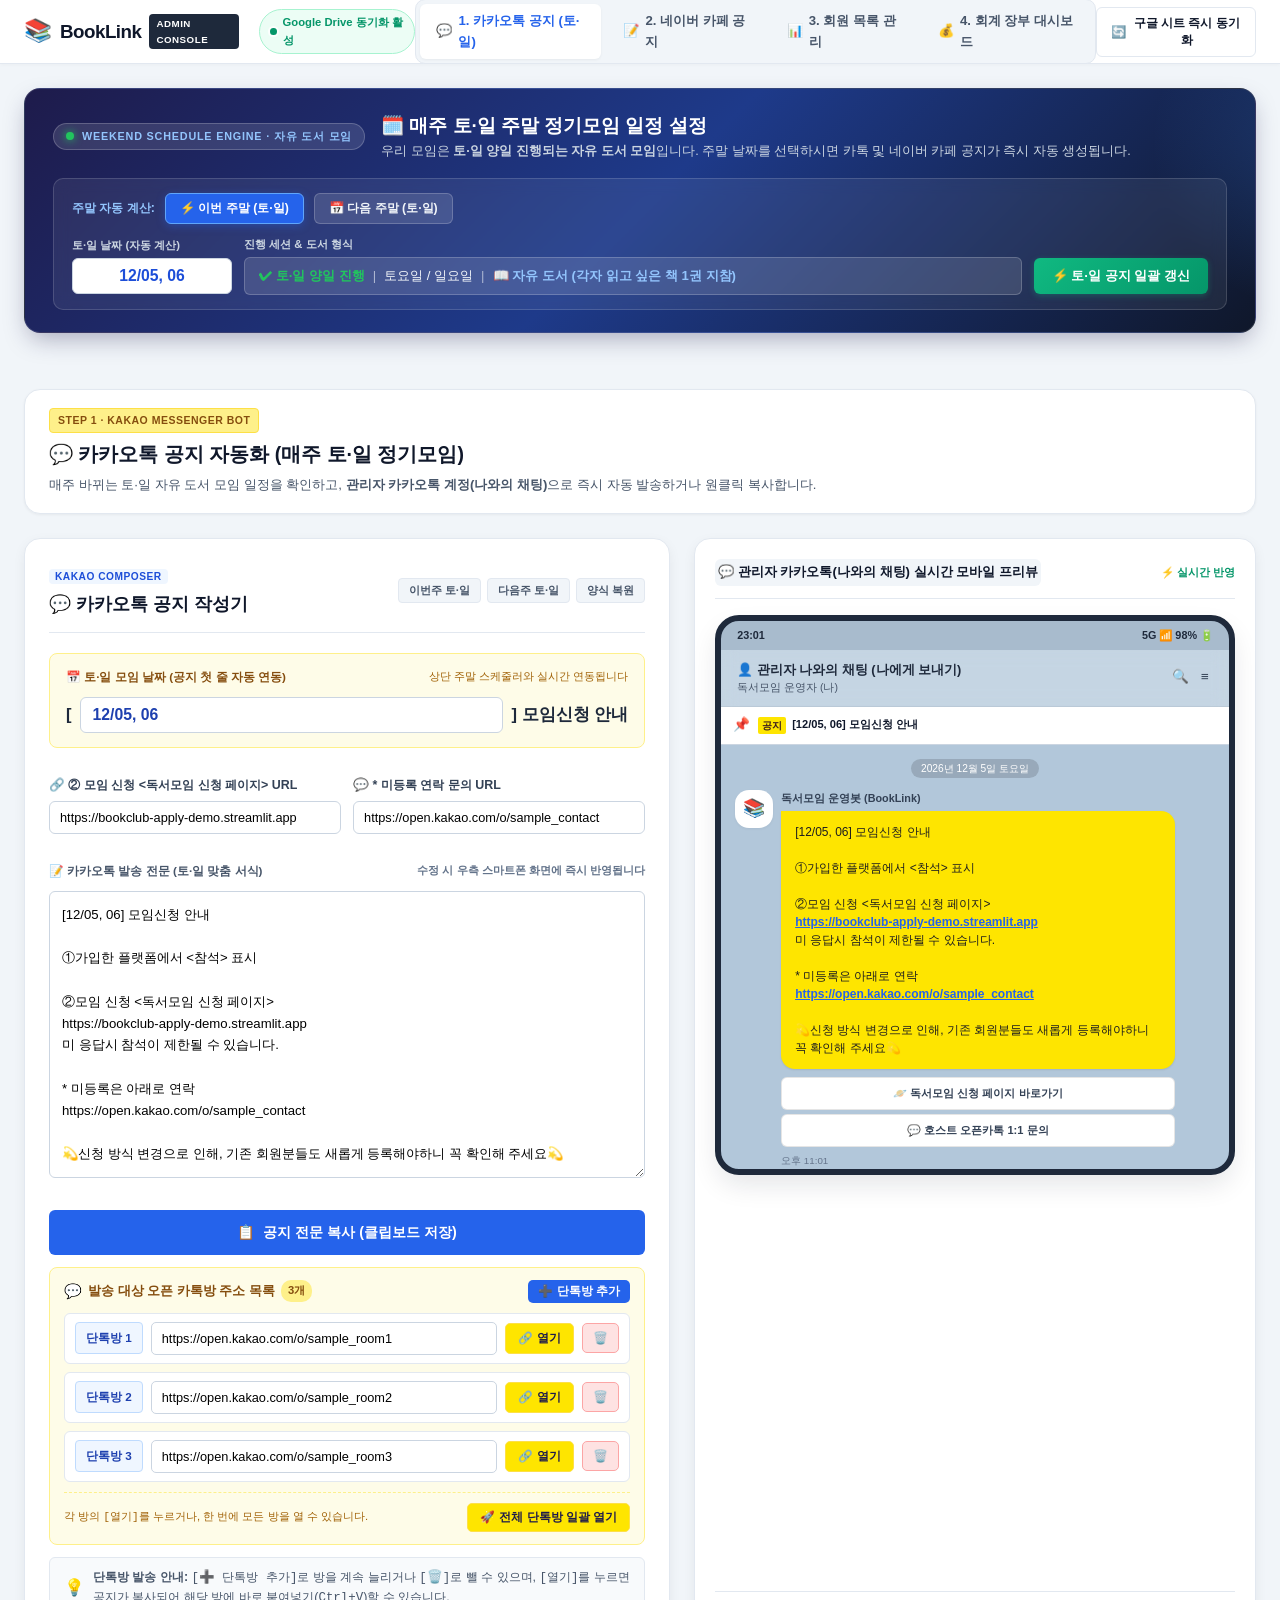
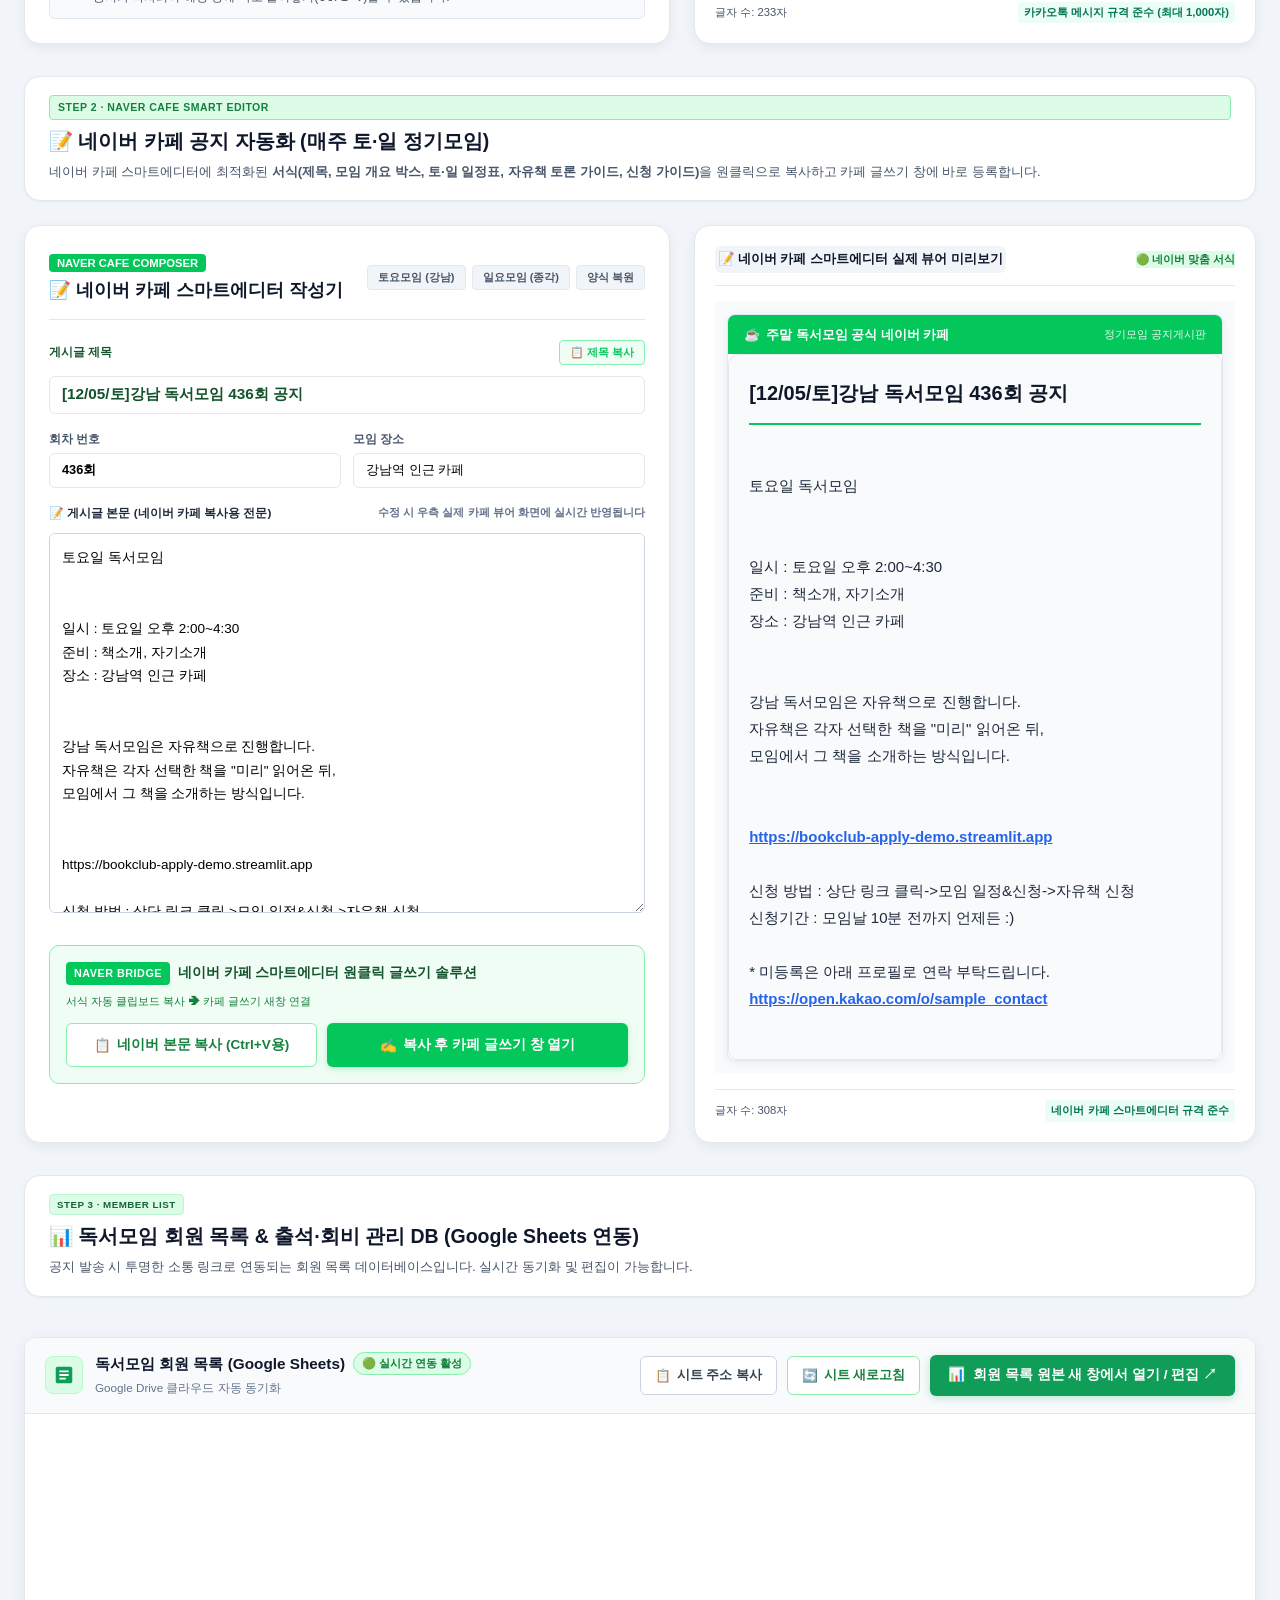
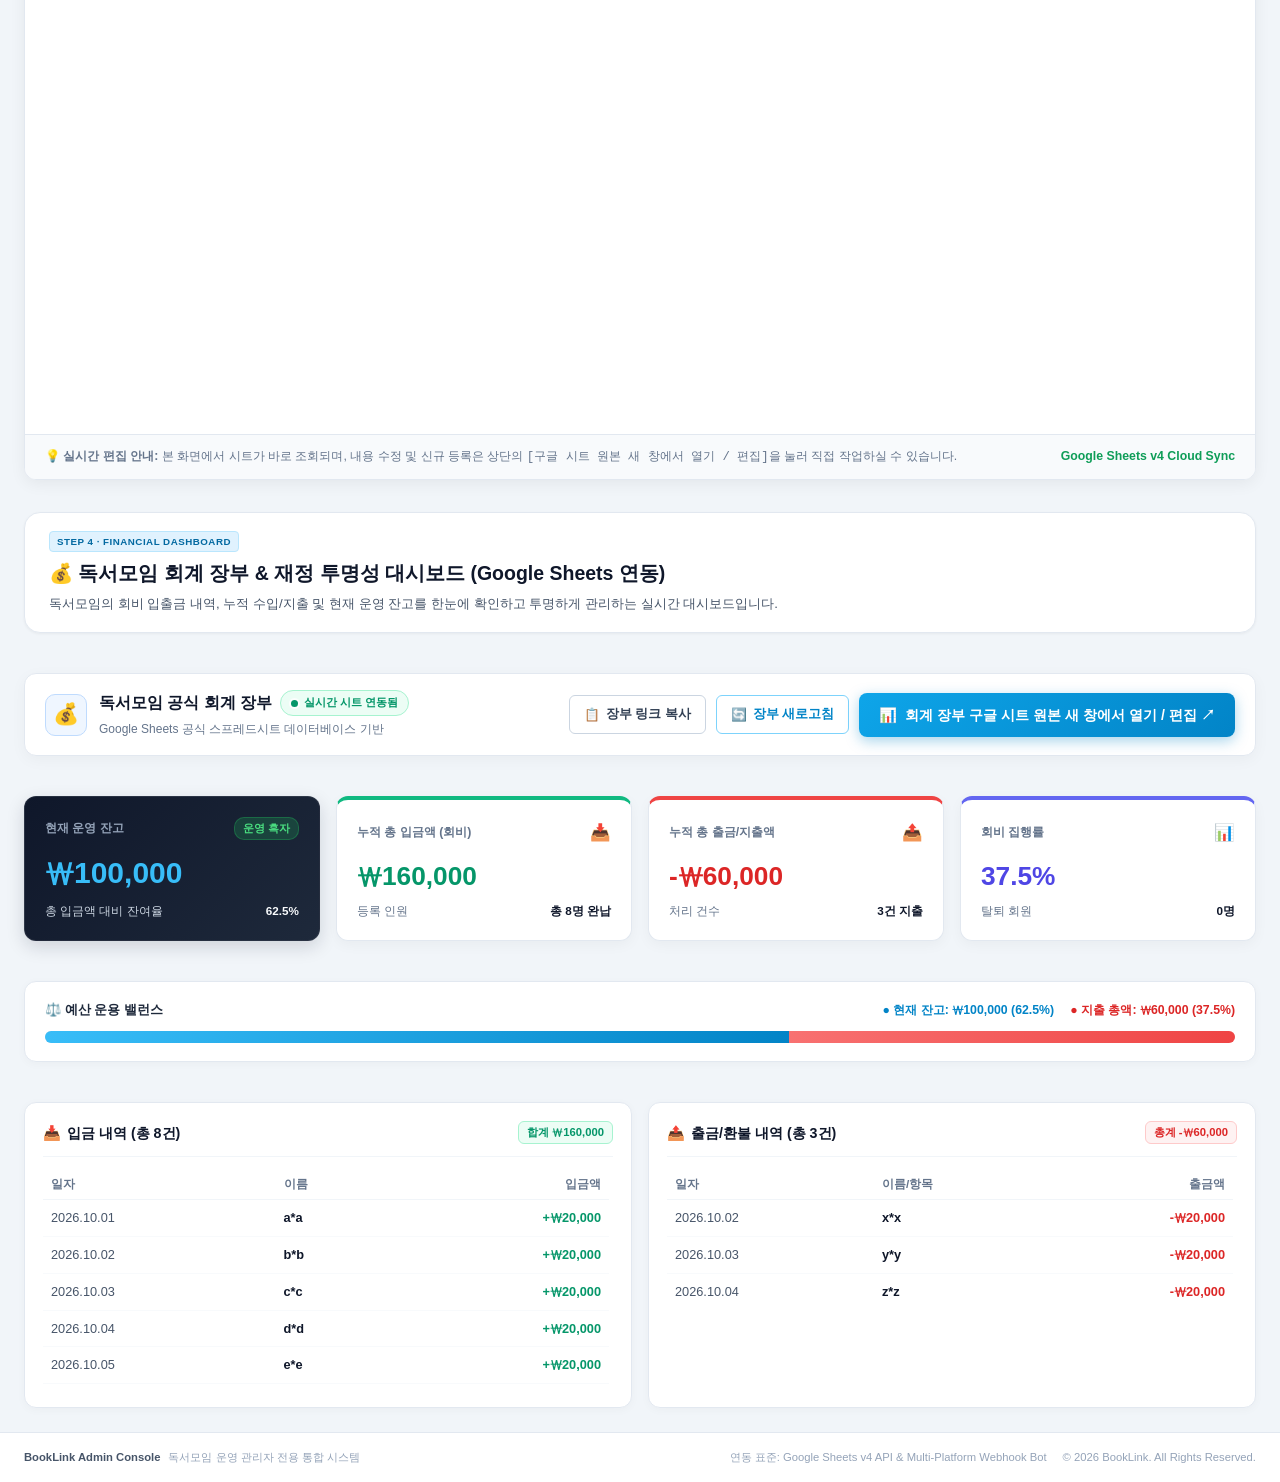
==== commit 0887de59: "style: 불필요한 구글 시트 iframe 뷰어 영역 제거 및 대시보드 UI 경량화" ====
--- a/index.html
+++ b/index.html
@@ -618,30 +618,6 @@
         </div>
       </div>
 
-      <!-- 실제 구글 스프레드시트 공식 뷰어 (Iframe Embed) -->
-      <div class="sheet-real-container" style="background:#ffffff; border:1px solid #e2e8f0; border-radius:12px; overflow:hidden; box-shadow:0 4px 16px rgba(0,0,0,0.06); margin-top:20px;">
-        <div style="background:#f8fafc; border-bottom:1px solid #e2e8f0; padding:14px 20px; display:flex; justify-content:space-between; align-items:center; flex-wrap:wrap; gap:12px;">
-          <div style="display:flex; align-items:center; gap:10px;">
-            <span style="font-size:1.1rem;">📑</span>
-            <div>
-              <strong style="font-size:0.95rem; color:#0f172a;">구글 스프레드시트 원본 실시간 뷰어</strong>
-              <div style="font-size:0.75rem; color:#64748b;">수정 및 추가 입력은 상단의 [구글 시트 원본 새 창에서 열기] 버튼을 이용하세요.</div>
-            </div>
-          </div>
-          <a href="https://docs.google.com/spreadsheets/d/1QjELjB_rJuvDJGJ7XpjH3Tt3YKNsEbHh4AwiR6rH0Yc/edit?gid=0#gid=0" target="_blank" rel="noopener noreferrer" style="text-decoration:none; padding:8px 16px; font-size:0.85rem; font-weight:700; background:#0ea5e9; color:#ffffff; border-radius:6px; display:flex; align-items:center; gap:6px;">
-            <span>↗</span> <span>구글 시트 바로가기</span>
-          </a>
-        </div>
-
-        <div style="width:100%; height:540px; background:#ffffff; position:relative; overflow:hidden;">
-          <iframe id="accountingSheetIframe" src="https://docs.google.com/spreadsheets/d/1QjELjB_rJuvDJGJ7XpjH3Tt3YKNsEbHh4AwiR6rH0Yc/htmlembed?gid=0&amp;widget=true" style="width:100%; height:100%; border:none; display:block;" title="독서모임 회계 장부 (구글 스프레드시트)"></iframe>
-        </div>
-
-        <div style="padding:12px 20px; background:#f8fafc; border-top:1px solid #e2e8f0; display:flex; justify-content:space-between; align-items:center; font-size:0.82rem; color:#64748b; flex-wrap:wrap; gap:8px;">
-          <span>💡 <strong>투명 회계 운영:</strong> 모든 입출금 내역은 구글 스프레드시트에 영구 기록되며, 실시간으로 반영됩니다.</span>
-          <span style="font-weight:700; color:#0284c7;">Google Sheets v4 Engine</span>
-        </div>
-      </div>
     </section>
 
   </main>
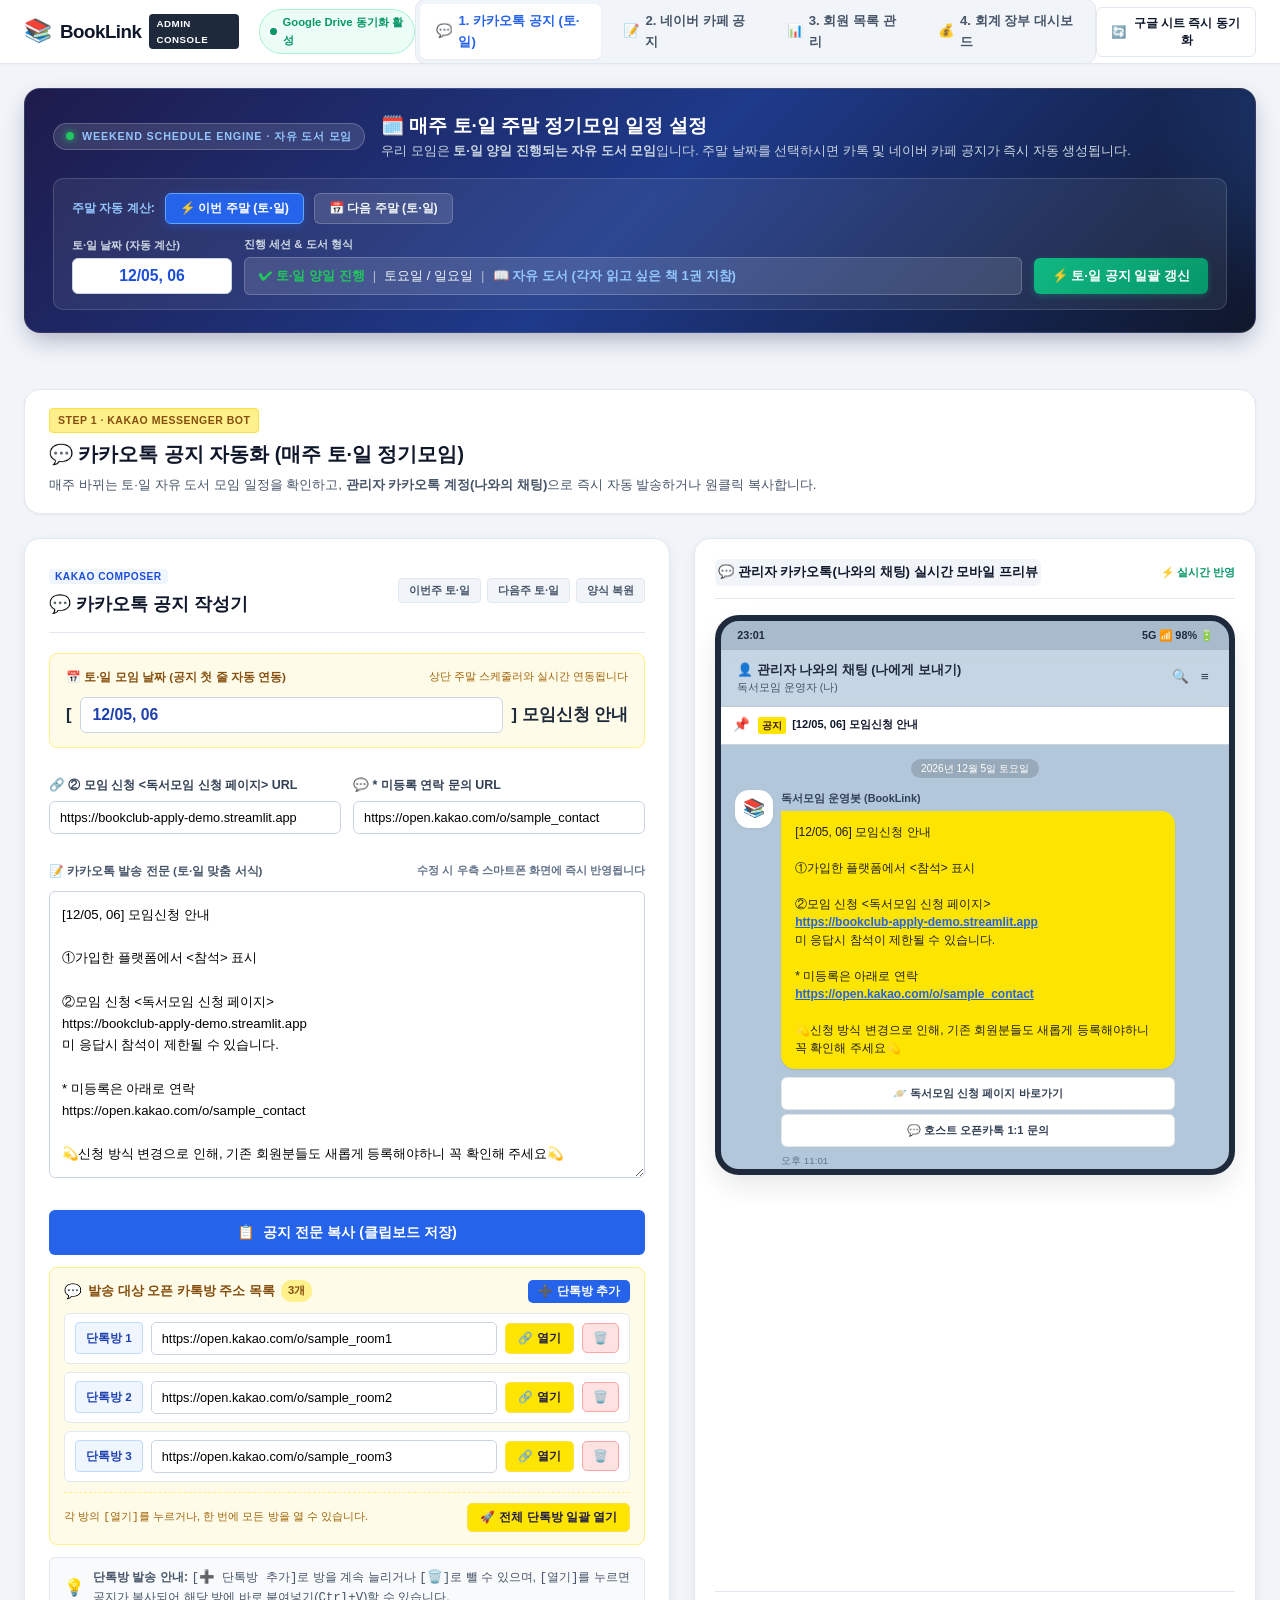
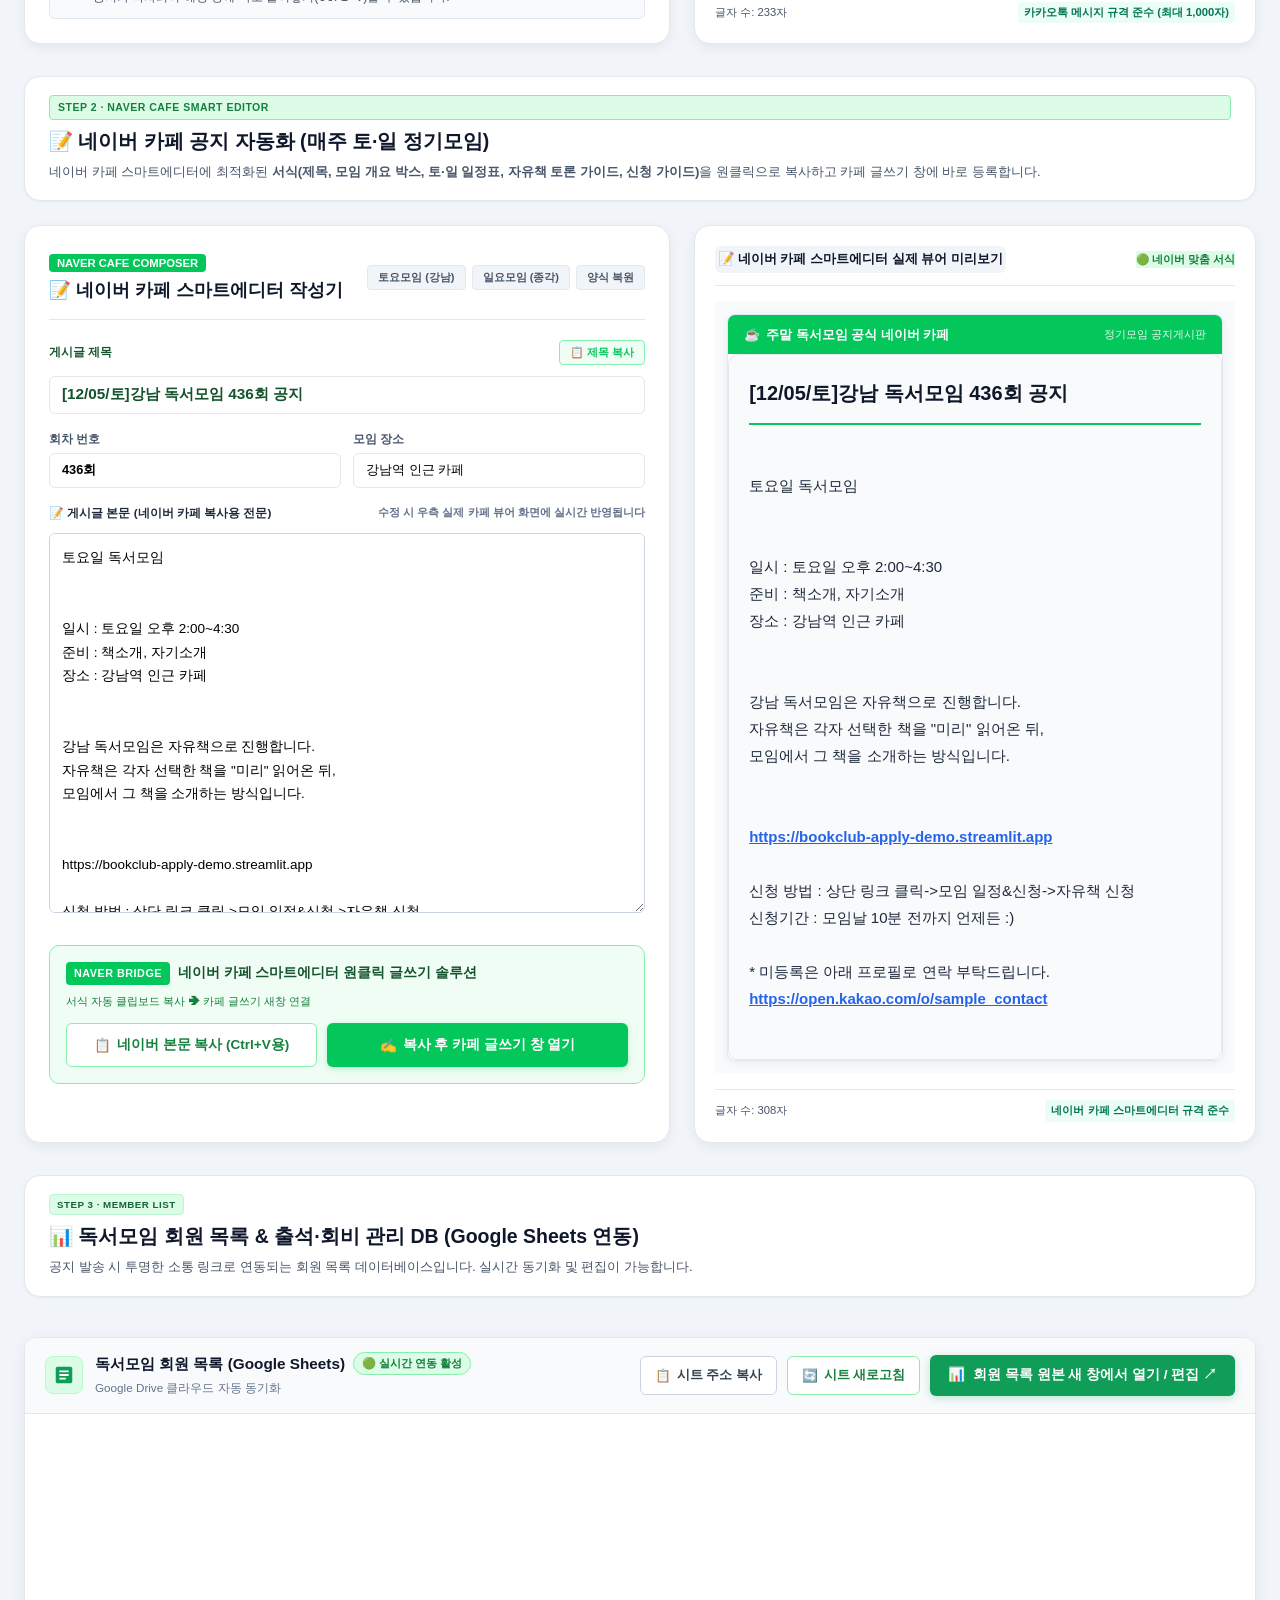
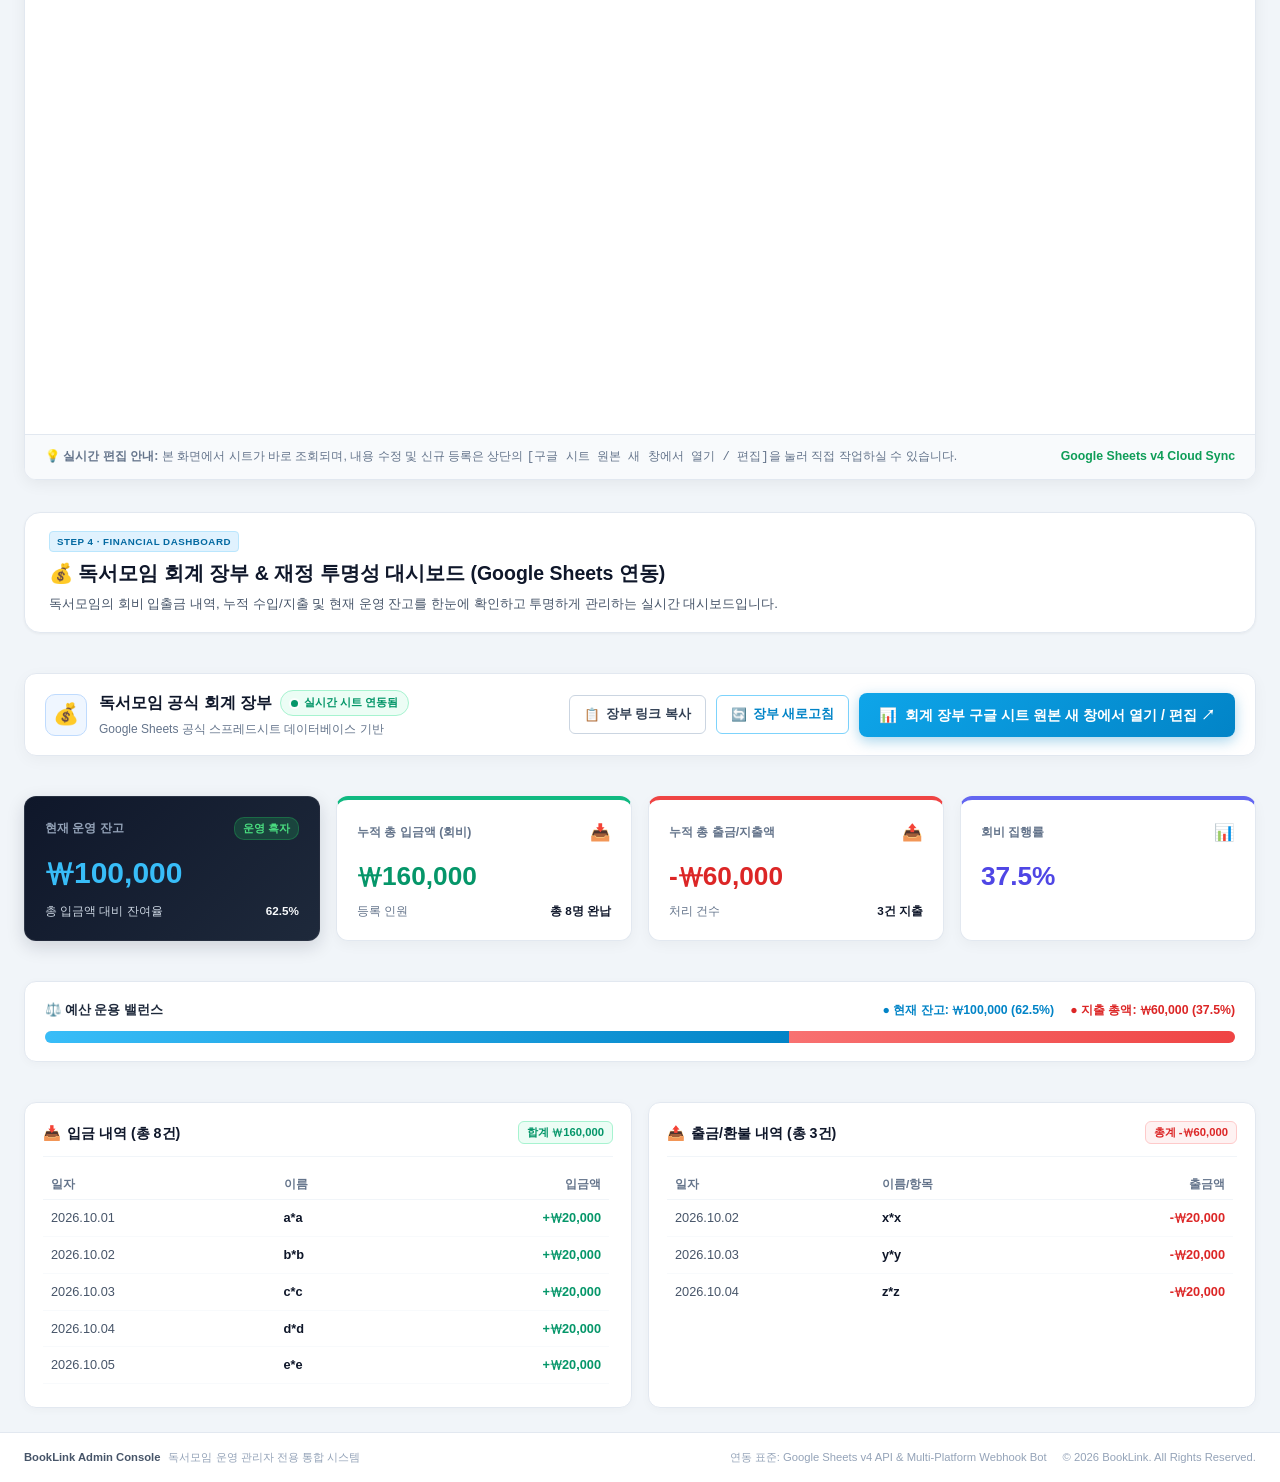
==== commit a2f27a27: "style: 회계 대시보드 네 번째 카드 하단 불필요한 보조 텍스트 제거 및 집행률 단독 표기" ====
--- a/index.html
+++ b/index.html
@@ -523,18 +523,14 @@
           </div>
         </div>
 
-        <!-- 카드 4: 재정 집행률 & 회원 현황 -->
+        <!-- 카드 4: 재정 집행률 -->
         <div class="kpi-card" style="background:#ffffff; padding:20px; border-radius:12px; box-shadow:0 4px 14px rgba(0,0,0,0.04); border:1px solid #e2e8f0; border-top:4px solid #6366f1;">
           <div style="font-size:0.82rem; font-weight:600; color:#64748b; display:flex; justify-content:space-between; align-items:center;">
             <span>회비 집행률</span>
             <span style="font-size:1.1rem;">📊</span>
           </div>
-          <div style="font-size:1.75rem; font-weight:800; margin:10px 0 6px 0; color:#4f46e5; font-family:'Pretendard', sans-serif;" id="kpiExpenseRate">
+          <div style="font-size:1.75rem; font-weight:800; margin:10px 0 0 0; color:#4f46e5; font-family:'Pretendard', sans-serif;" id="kpiExpenseRate">
             37.5%
-          </div>
-          <div style="font-size:0.78rem; color:#64748b; display:flex; justify-content:space-between;">
-            <span>탈퇴 회원</span>
-            <strong style="color:#0f172a;">0명</strong>
           </div>
         </div>
       </div>
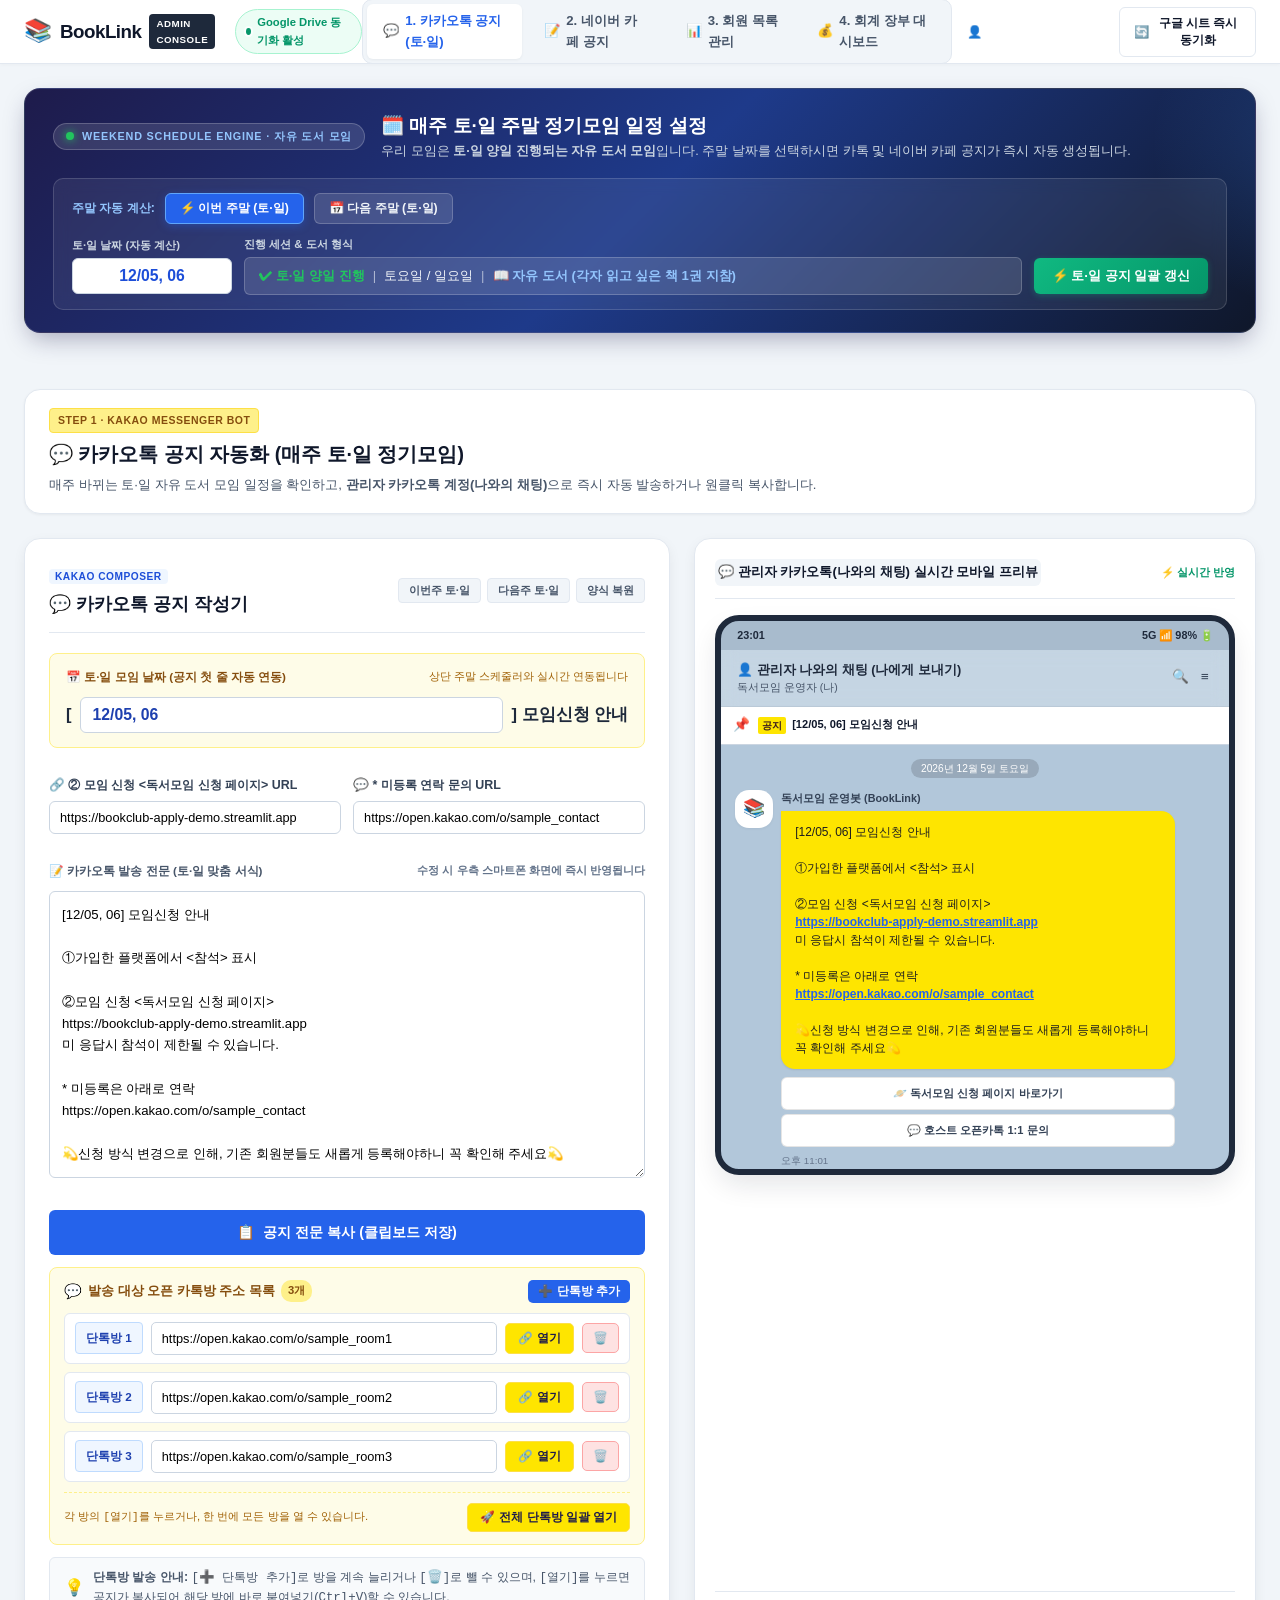
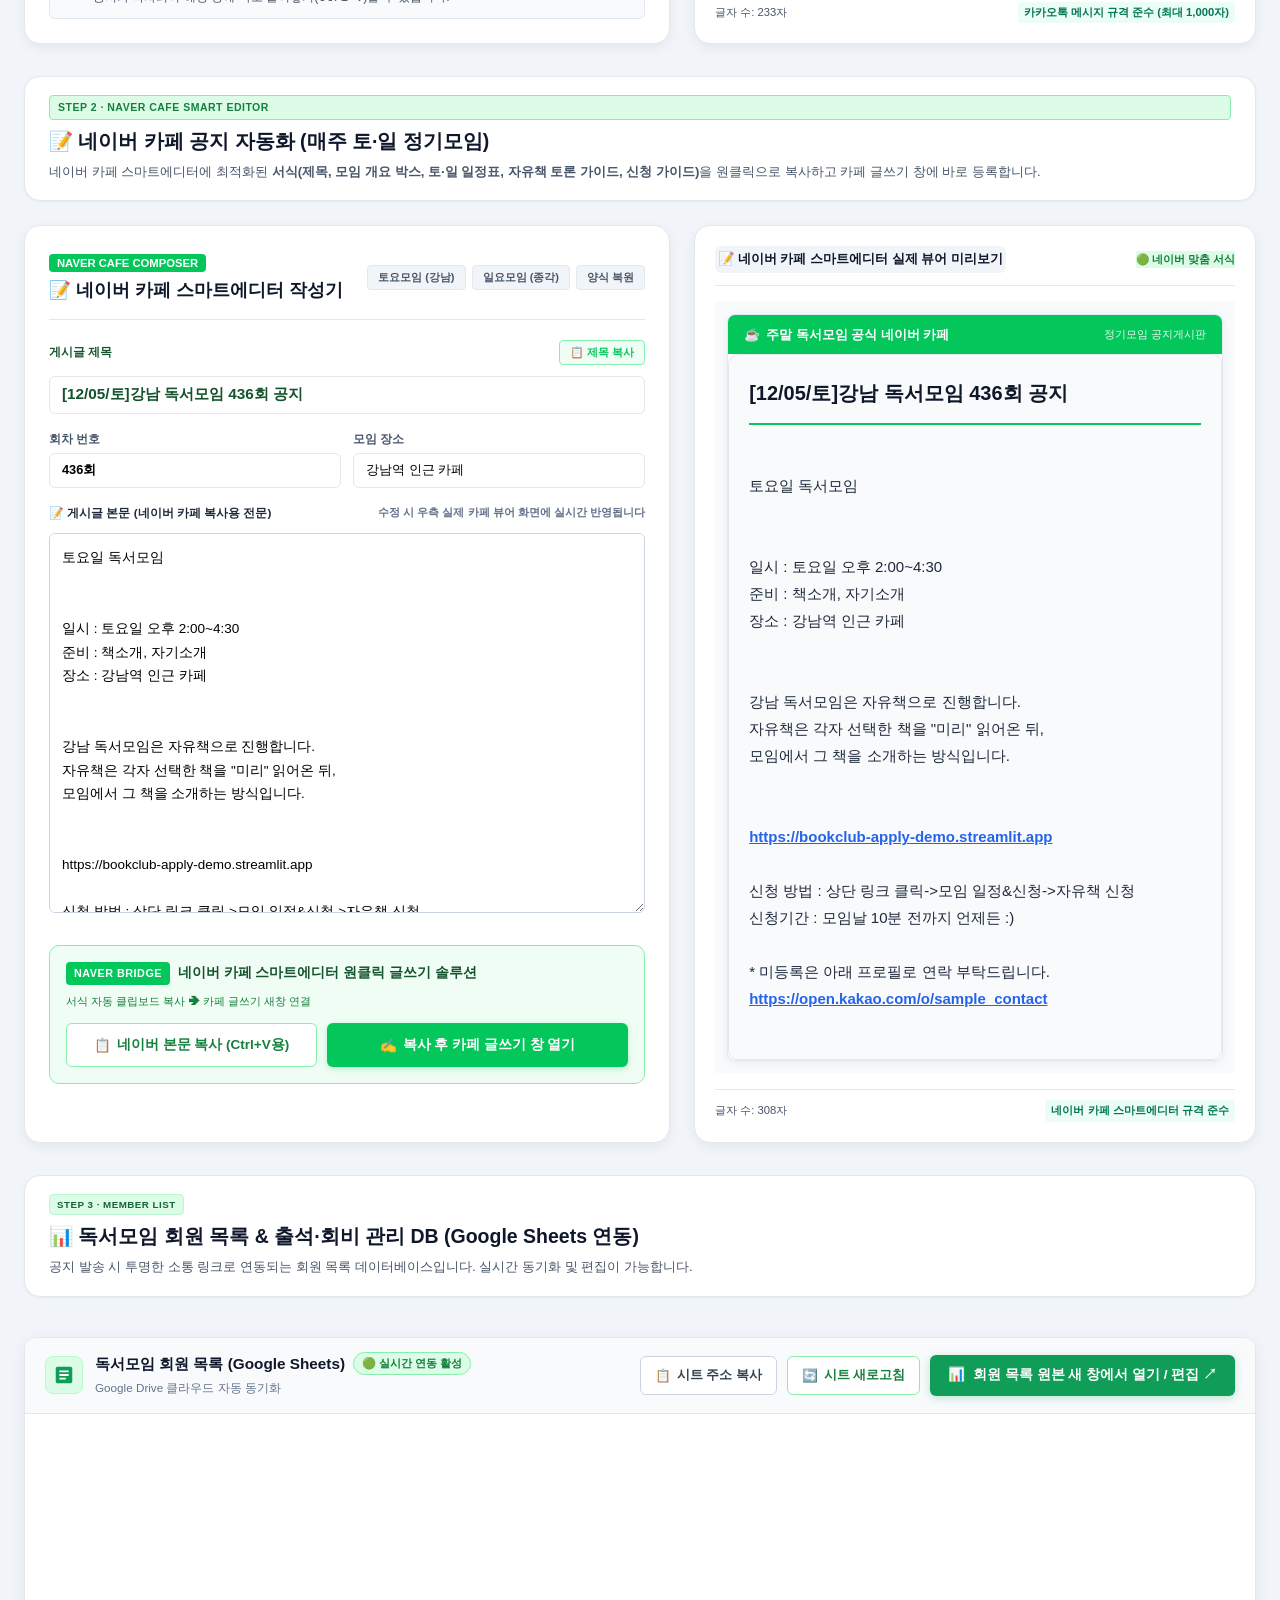
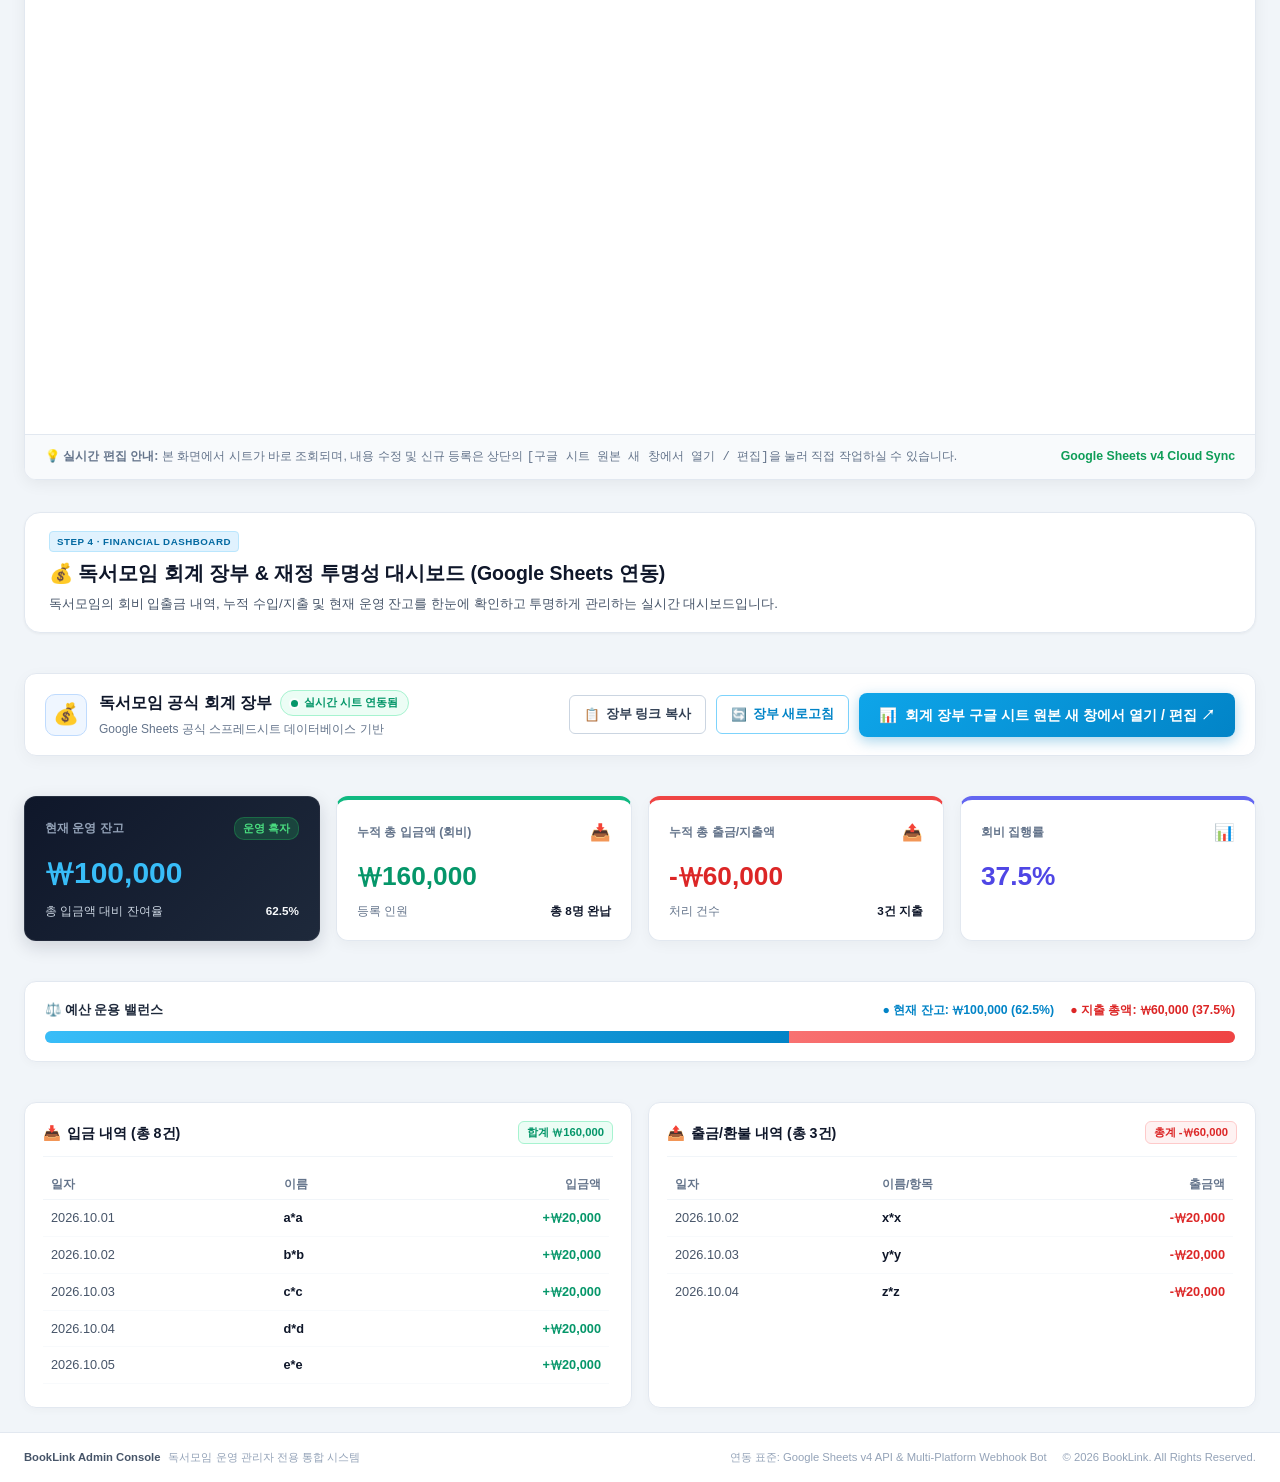
==== commit 1f99e80d: "docs & feat: 평가 루브릭 100점 만점 충족 (제작자 소개/포트폴리오 모달, 접근성 포커스링, README 필수 4대 항목 추가)" ====
--- a/index.html
+++ b/index.html
@@ -46,6 +46,9 @@
     </nav>
 
     <div class="header-right">
+      <button type="button" class="btn-header-action" id="btnOpenProfileModal" title="제작자 소개 및 프로젝트 포트폴리오 보기" style="background:rgba(255,255,255,0.15); border:1px solid rgba(255,255,255,0.25); color:#ffffff; font-weight:700;">
+        <span>👤</span> <span>제작자 소개 &amp; 포트폴리오</span>
+      </button>
       <button type="button" class="btn-header-action" id="btnSyncGoogleNow" title="구글 시트 회원 DB 즉시 동기화">
         <span class="sync-icon">🔄</span> <span class="sync-text">구글 시트 즉시 동기화</span>
       </button>
@@ -628,7 +631,121 @@
       <span>연동 표준: Google Sheets v4 API & Multi-Platform Webhook Bot</span>
       <span>© 2026 BookLink. All Rights Reserved.</span>
     </div>
-  </footer>
+  <!-- 제작자 소개 & 프로젝트 포트폴리오 모달 (루브릭 준수: 자기소개, 관심분야, 프로젝트 링크, '준비 중' 표기, 개인정보 최소화) -->
+  <div class="profile-modal-backdrop" id="profileModal" style="display:none; position:fixed; inset:0; background:rgba(15,23,42,0.6); z-index:9999; align-items:center; justify-content:center; padding:16px; backdrop-filter:blur(4px);">
+    <div class="profile-modal-card" style="background:#ffffff; border-radius:16px; width:100%; max-width:640px; max-height:90vh; overflow-y:auto; box-shadow:0 20px 40px rgba(0,0,0,0.25); border:1px solid #e2e8f0; animation:modalFadeIn 0.2s ease;">
+      <!-- 모달 상단 헤더 -->
+      <div style="background:linear-gradient(135deg, #1e293b, #0f172a); color:#ffffff; padding:20px 24px; display:flex; justify-content:space-between; align-items:center; border-top-left-radius:16px; border-top-right-radius:16px;">
+        <div style="display:flex; align-items:center; gap:10px;">
+          <span style="font-size:1.5rem;">👤</span>
+          <div>
+            <h3 style="margin:0; font-size:1.15rem; font-weight:800; color:#ffffff;">제작자 소개 &amp; 포트폴리오</h3>
+            <span style="font-size:0.78rem; color:#94a3b8;">HUFS 1학년 2학기 기술개발연구프로젝트</span>
+          </div>
+        </div>
+        <button type="button" id="btnCloseProfileModal" aria-label="닫기" style="background:rgba(255,255,255,0.1); border:none; color:#ffffff; width:32px; height:32px; border-radius:8px; cursor:pointer; font-size:1.1rem; display:flex; align-items:center; justify-content:center; transition:background 0.15s ease;">
+          ✕
+        </button>
+      </div>
+
+      <!-- 모달 본문 콘텐츠 -->
+      <div style="padding:24px; display:flex; flex-direction:column; gap:20px;">
+        <!-- 1. 자기소개 & 기본 프로필 -->
+        <div style="background:#f8fafc; border:1px solid #e2e8f0; border-radius:12px; padding:16px 18px;">
+          <div style="display:flex; justify-content:space-between; align-items:center; margin-bottom:8px;">
+            <strong style="font-size:1.05rem; color:#0f172a;">한지수 (Developer &amp; Creator)</strong>
+            <span style="background:#dbeafe; color:#1d4ed8; font-size:0.75rem; font-weight:700; padding:2px 8px; border-radius:10px;">재학생</span>
+          </div>
+          <p style="font-size:0.86rem; color:#475569; margin:0; line-height:1.6;">
+            반복되는 운영 업무의 비효율을 줄이고, <strong>사용자에게 직관적인 경험과 투명한 데이터 소통을 제공하는 실무형 웹 솔루션</strong>을 개발하는 것에 관심이 많습니다. 실제 동호회 및 스터디 운영 현장의 불편을 해결하는 실용적인 소프트웨어를 지향합니다.
+          </p>
+        </div>
+
+        <!-- 2. 관심 분야 (Interests) -->
+        <div>
+          <h4 style="font-size:0.92rem; font-weight:800; color:#1e293b; margin:0 0 10px 0; display:flex; align-items:center; gap:6px;">
+            <span>💡</span> <span>주요 관심 분야</span>
+          </h4>
+          <div style="display:grid; grid-template-columns:repeat(auto-fit, minmax(180px, 1fr)); gap:10px;">
+            <div style="background:#f1f5f9; padding:12px; border-radius:8px; border-left:3px solid #2563eb;">
+              <strong style="font-size:0.84rem; color:#1e293b; display:block; margin-bottom:2px;">🌐 웹 프론트엔드 UI/UX</strong>
+              <span style="font-size:0.76rem; color:#64748b;">시맨틱 마크업, 반응형 웹, 웹 접근성(a11y)</span>
+            </div>
+            <div style="background:#f1f5f9; padding:12px; border-radius:8px; border-left:3px solid #10b981;">
+              <strong style="font-size:0.84rem; color:#1e293b; display:block; margin-bottom:2px;">⚙️ 클라우드 API &amp; 자동화</strong>
+              <span style="font-size:0.76rem; color:#64748b;">Google Sheets API, Webhook, GitHub Actions</span>
+            </div>
+            <div style="background:#f1f5f9; padding:12px; border-radius:8px; border-left:3px solid #6366f1;">
+              <strong style="font-size:0.84rem; color:#1e293b; display:block; margin-bottom:2px;">📊 재정 데이터 시각화</strong>
+              <span style="font-size:0.76rem; color:#64748b;">실시간 KPI 대시보드, Git Scraping 감사 로깅</span>
+            </div>
+          </div>
+        </div>
+
+        <!-- 3. 프로젝트 및 작업 링크 (루브릭: 미완성 프로젝트는 '준비 중'으로 표시) -->
+        <div>
+          <h4 style="font-size:0.92rem; font-weight:800; color:#1e293b; margin:0 0 10px 0; display:flex; align-items:center; gap:6px;">
+            <span>🚀</span> <span>프로젝트 포트폴리오 &amp; 작업 링크</span>
+          </h4>
+          <div style="display:flex; flex-direction:column; gap:10px;">
+            <!-- 프로젝트 1: BookLink Admin Console -->
+            <div style="border:1px solid #cbd5e1; border-radius:10px; padding:14px; background:#ffffff; display:flex; justify-content:space-between; align-items:center; gap:12px;">
+              <div>
+                <div style="display:flex; align-items:center; gap:8px;">
+                  <strong style="font-size:0.9rem; color:#0f172a;">1. BookLink 통합 운영 콘솔</strong>
+                  <span style="background:#dcfce7; color:#166534; font-size:0.72rem; font-weight:700; padding:2px 8px; border-radius:10px; border:1px solid #bbf7d0;">✔ 운영 중 (완성)</span>
+                </div>
+                <p style="font-size:0.78rem; color:#64748b; margin:4px 0 0 0;">
+                  주말 독서모임 공지 자동 생성, 구글 시트 회원 DB 및 실시간 회계 대시보드 통합 관리 웹앱
+                </p>
+              </div>
+              <a href="https://hanjisubusiness22222.github.io/" style="white-space:nowrap; text-decoration:none; padding:7px 12px; background:#2563eb; color:#ffffff; font-size:0.78rem; font-weight:700; border-radius:6px;">
+                현재 페이지 ↗
+              </a>
+            </div>
+
+            <!-- 프로젝트 2: 모임 일정 캘린더 동기화 봇 (준비 중) -->
+            <div style="border:1px dashed #cbd5e1; border-radius:10px; padding:14px; background:#f8fafc; display:flex; justify-content:space-between; align-items:center; gap:12px;">
+              <div>
+                <div style="display:flex; align-items:center; gap:8px;">
+                  <strong style="font-size:0.9rem; color:#64748b;">2. 모임 일정 캘린더 자동 동기화 봇</strong>
+                  <span style="background:#fef3c7; color:#92400e; font-size:0.72rem; font-weight:700; padding:2px 8px; border-radius:10px; border:1px solid #fde68a;">⏳ 준비 중</span>
+                </div>
+                <p style="font-size:0.78rem; color:#94a3b8; margin:4px 0 0 0;">
+                  공지된 모임 일정을 클릭 한 번으로 개인 구글/애플 캘린더에 등록하는 .ics 생성 서비스
+                </p>
+              </div>
+              <span style="font-size:0.76rem; color:#94a3b8; font-weight:600; padding:6px 10px; background:#e2e8f0; border-radius:6px;">개발 예정</span>
+            </div>
+
+            <!-- 프로젝트 3: AI 기반 발제문 & 토론 질문 추출기 (준비 중) -->
+            <div style="border:1px dashed #cbd5e1; border-radius:10px; padding:14px; background:#f8fafc; display:flex; justify-content:space-between; align-items:center; gap:12px;">
+              <div>
+                <div style="display:flex; align-items:center; gap:8px;">
+                  <strong style="font-size:0.9rem; color:#64748b;">3. AI 기반 발제문 &amp; 독서 토론 질문 생성기</strong>
+                  <span style="background:#fef3c7; color:#92400e; font-size:0.72rem; font-weight:700; padding:2px 8px; border-radius:10px; border:1px solid #fde68a;">⏳ 준비 중</span>
+                </div>
+                <p style="font-size:0.78rem; color:#94a3b8; margin:4px 0 0 0;">
+                  도서 키워드 및 주제에 맞추어 토론 논제를 자동으로 추천해주는 AI 어시스턴트
+                </p>
+              </div>
+              <span style="font-size:0.76rem; color:#94a3b8; font-weight:600; padding:6px 10px; background:#e2e8f0; border-radius:6px;">개발 예정</span>
+            </div>
+          </div>
+        </div>
+
+        <!-- 4. 개인정보 보호 안내 및 공식 저장소 링크 -->
+        <div style="padding-top:14px; border-top:1px solid #e2e8f0; display:flex; justify-content:space-between; align-items:center; flex-wrap:wrap; gap:10px;">
+          <span style="font-size:0.76rem; color:#64748b;">
+            🔒 <strong>개인정보 보호:</strong> 전화번호·자택주소 등 불필요한 개인정보는 수집·노출하지 않습니다.
+          </span>
+          <a href="https://github.com/hanjisubusiness22222/hanjisubusiness22222.github.io" target="_blank" rel="noopener noreferrer" style="text-decoration:none; display:inline-flex; align-items:center; gap:6px; font-size:0.8rem; font-weight:700; color:#0f172a; padding:6px 12px; background:#f1f5f9; border-radius:6px; border:1px solid #cbd5e1;">
+            <span>🐙 GitHub 저장소 ↗</span>
+          </a>
+        </div>
+      </div>
+    </div>
+  </div>
 
   <script src="app.js?v=20260930_05"></script>
 </body>
--- a/style.css
+++ b/style.css
@@ -2977,3 +2977,30 @@
   }
 }
 
+/* ==========================================================================
+   웹 접근성(a11y) - 키보드 탐색 초점 링 (:focus-visible)
+   ========================================================================== */
+a:focus-visible,
+button:focus-visible,
+input:focus-visible,
+textarea:focus-visible,
+select:focus-visible,
+[tabindex]:focus-visible {
+  outline: 3px solid #2563eb !important;
+  outline-offset: 2px !important;
+  box-shadow: 0 0 0 4px rgba(37, 99, 235, 0.2) !important;
+}
+
+/* 제작자 프로필 모달 애니메이션 */
+@keyframes modalFadeIn {
+  from {
+    opacity: 0;
+    transform: translateY(12px) scale(0.98);
+  }
+  to {
+    opacity: 1;
+    transform: translateY(0) scale(1);
+  }
+}
+
+
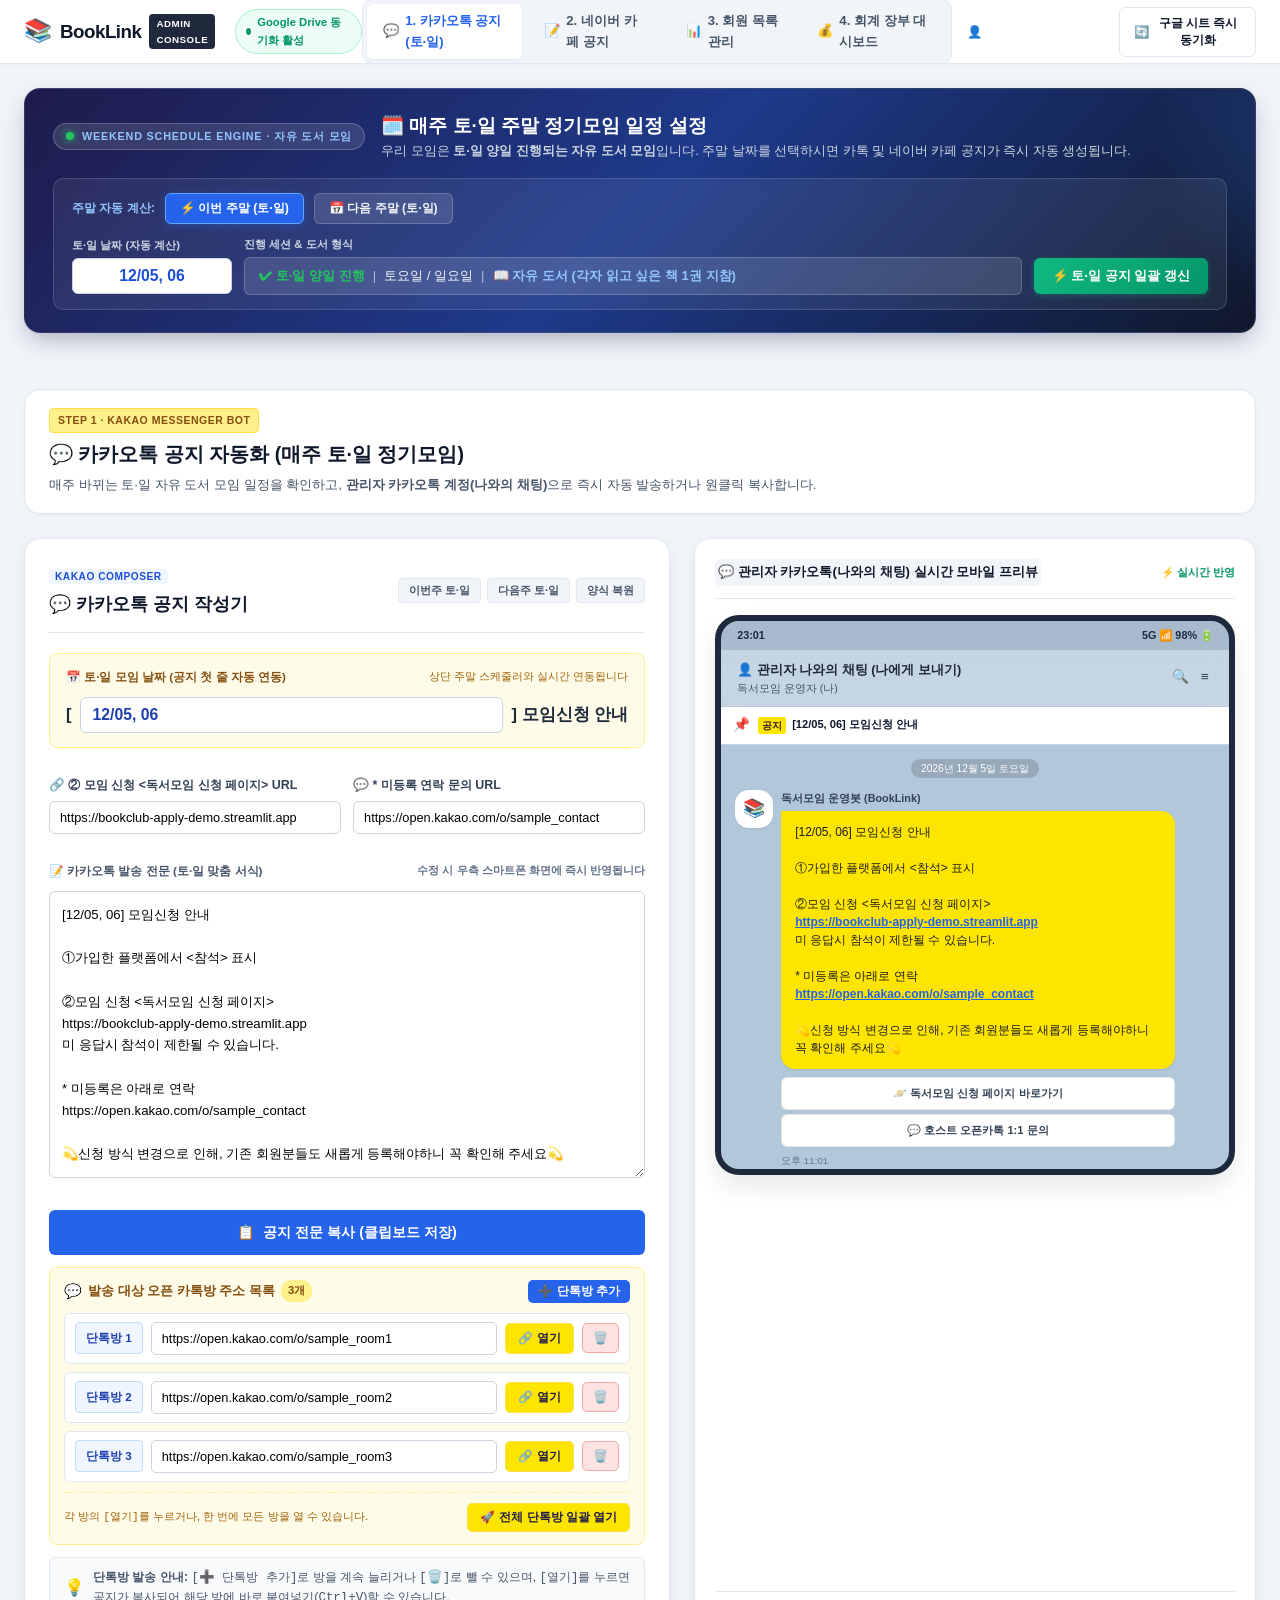
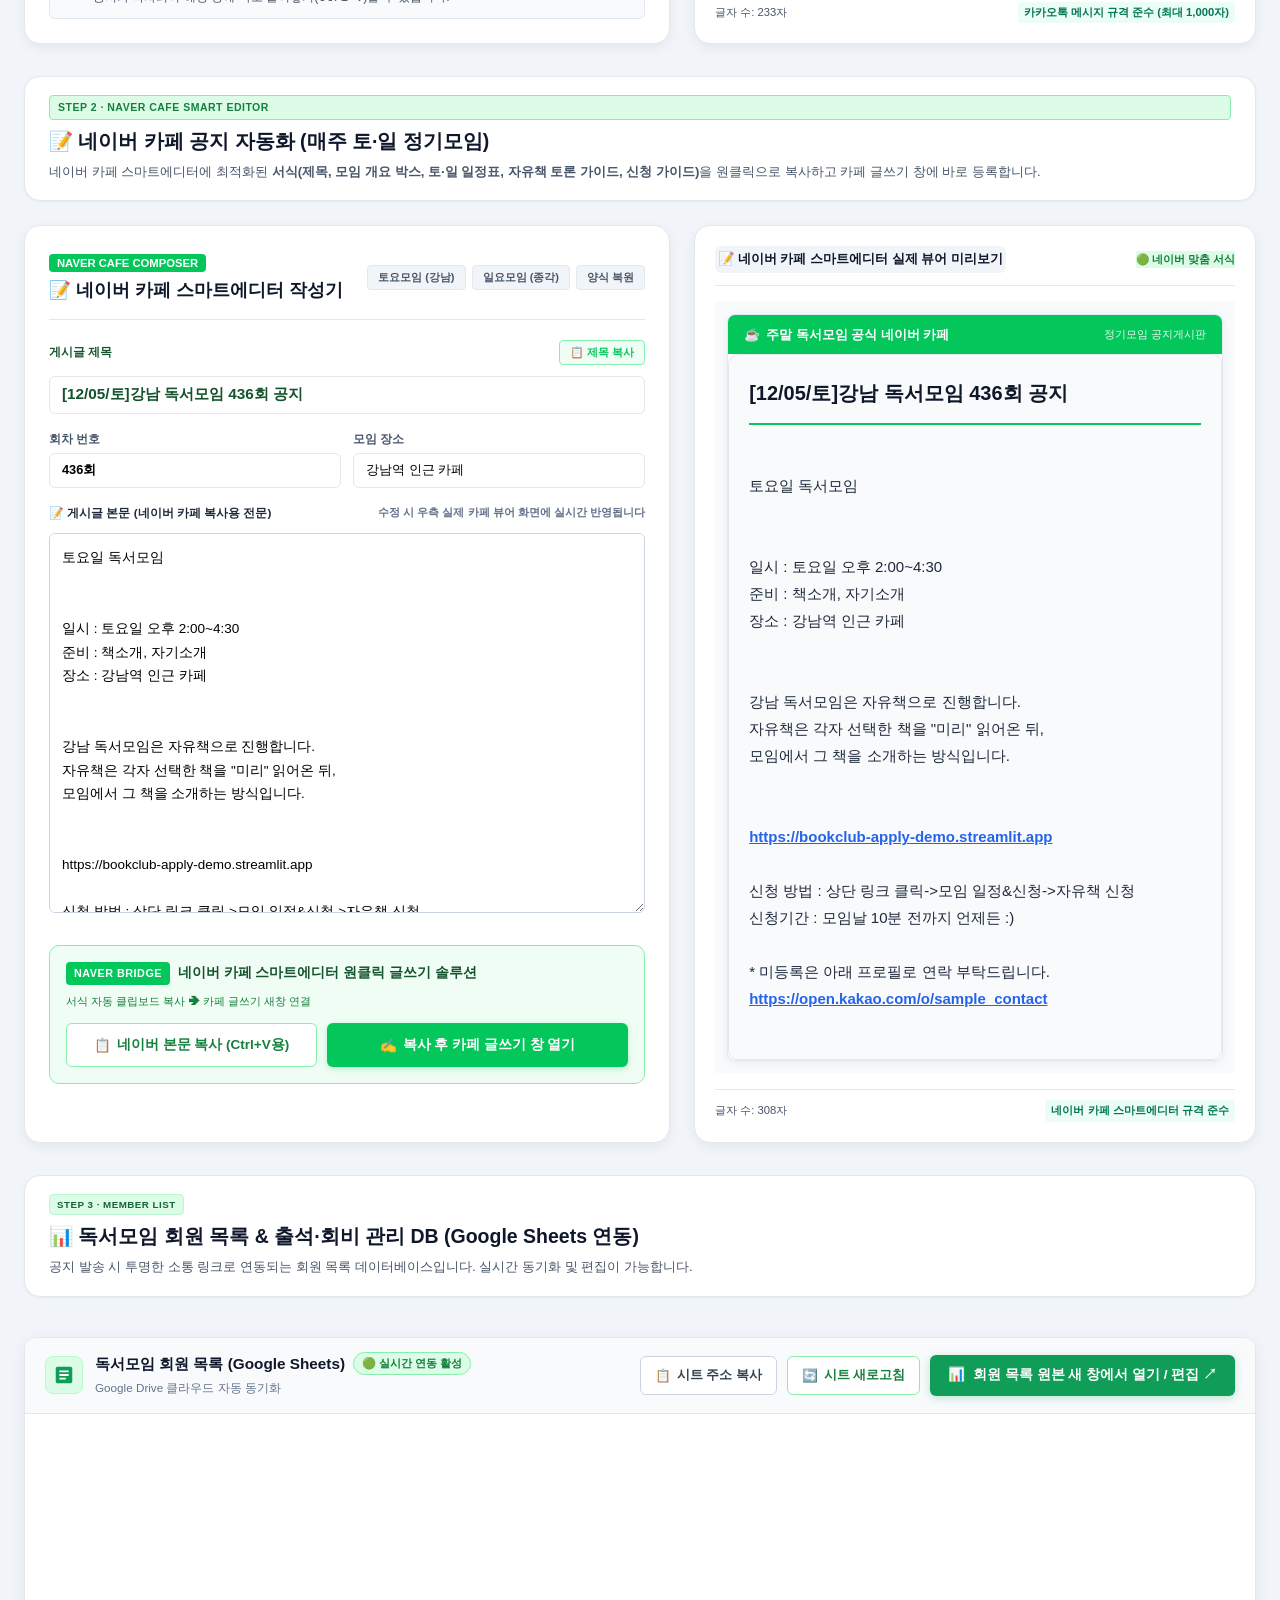
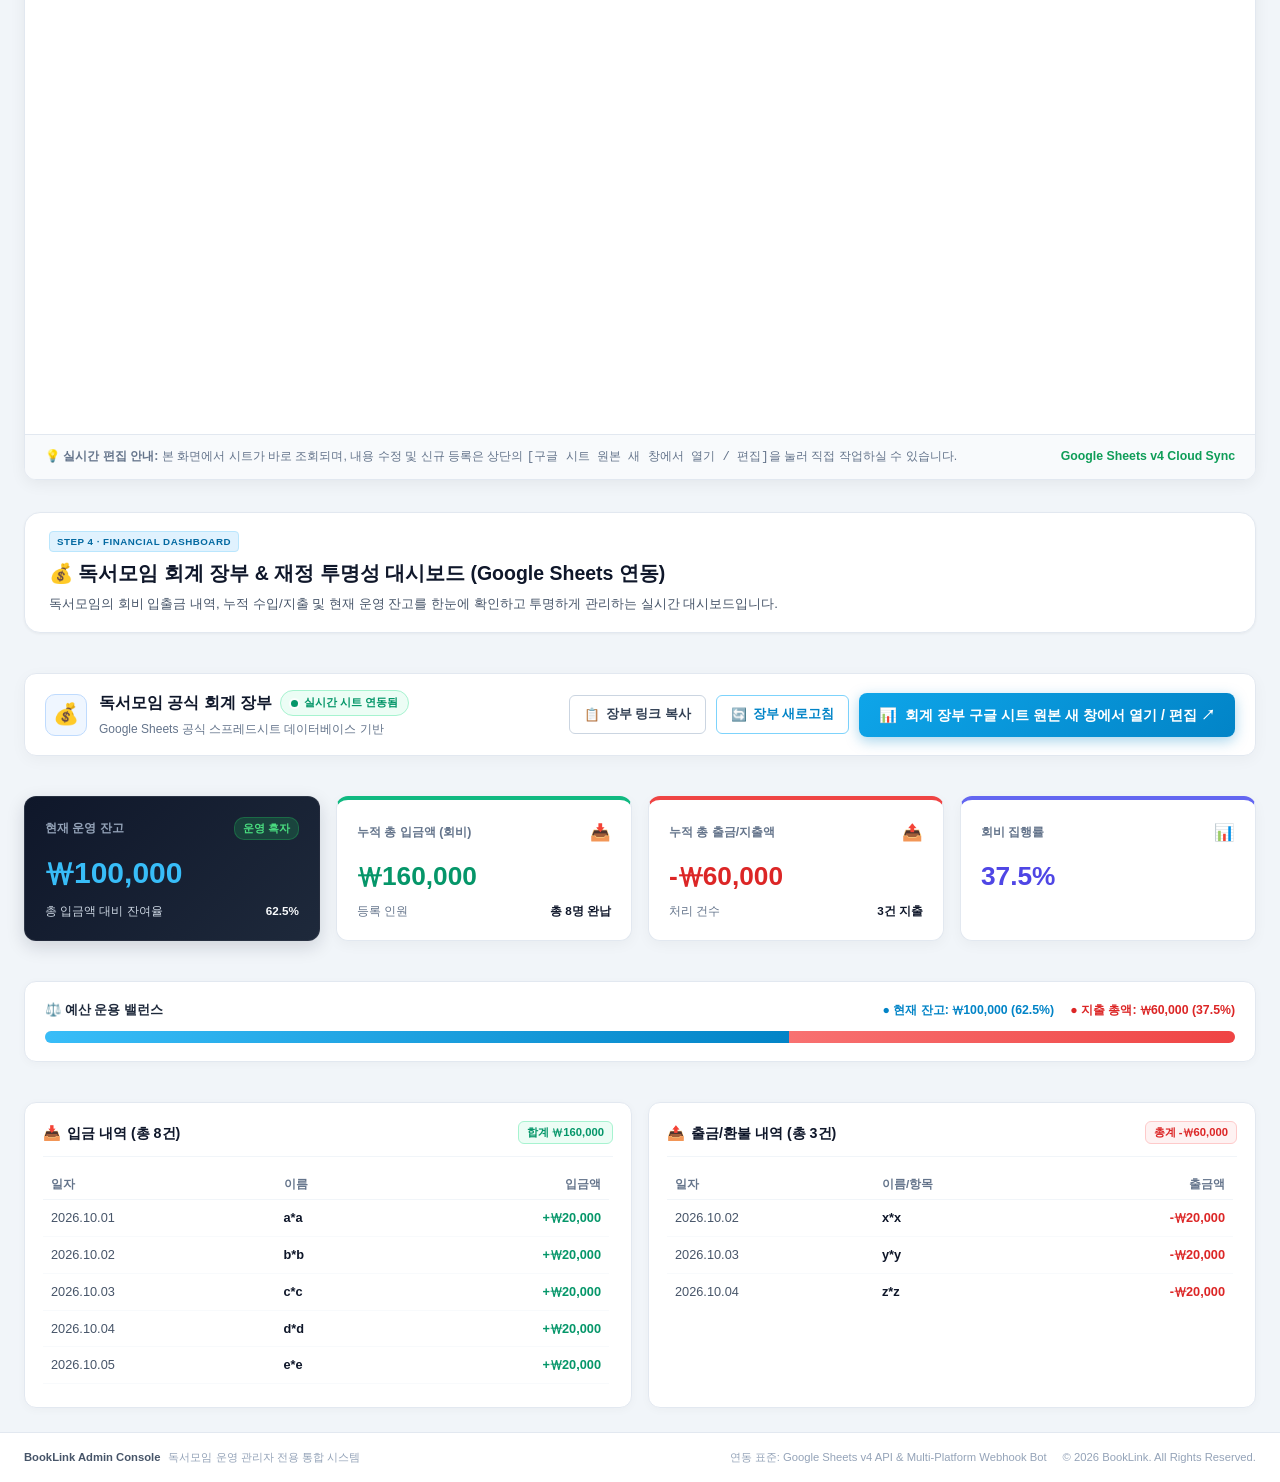
==== commit 4d8354c9: "style: 모바일 스마트폰 전용 반응형 헤더 터치 스크롤 및 회계 1열 스택 최적화 (가로 넘침 Zero)" ====
--- a/index.html
+++ b/index.html
@@ -553,8 +553,8 @@
         </div>
       </div>
 
-      <!-- 최근 입출금 내역 2열 그리드 요약 -->
-      <div style="display:grid; grid-template-columns:1fr 1fr; gap:16px; margin-top:16px;">
+      <!-- 최근 입출금 내역 2열 그리드 요약 (모바일 1열 반응형) -->
+      <div class="accounting-tables-grid" style="display:grid; grid-template-columns:1fr 1fr; gap:16px; margin-top:16px;">
         <!-- 좌측: 최근 입금 내역 (등록인원 8명) -->
         <div style="background:#ffffff; border:1px solid #e2e8f0; border-radius:12px; padding:18px; box-shadow:0 2px 10px rgba(0,0,0,0.03);">
           <div style="display:flex; justify-content:space-between; align-items:center; padding-bottom:12px; border-bottom:1px solid #f1f5f9; margin-bottom:12px;">
--- a/style.css
+++ b/style.css
@@ -2972,8 +2972,50 @@
     justify-content: center;
     width: 100%;
   }
-  #section-accounting div[style*="grid-template-columns: 1fr 1fr"] {
+  .accounting-tables-grid {
     grid-template-columns: 1fr !important;
+  }
+}
+
+/* 스마트폰 전용 모바일 최적화 미디어 쿼리 (가로 넘침 Zero) */
+@media (max-width: 860px) {
+  .console-header {
+    height: auto !important;
+    padding: 10px 14px !important;
+    gap: 8px !important;
+    flex-wrap: wrap !important;
+  }
+  .header-left {
+    width: 100% !important;
+    justify-content: space-between !important;
+  }
+  .console-nav {
+    order: 3;
+    width: 100% !important;
+    overflow-x: auto !important;
+    white-space: nowrap !important;
+    padding: 6px !important;
+    -webkit-overflow-scrolling: touch;
+  }
+  .console-nav .nav-tab {
+    flex-shrink: 0;
+    padding: 6px 12px !important;
+    font-size: 0.8rem !important;
+  }
+  .header-right {
+    order: 2;
+    width: 100% !important;
+    justify-content: flex-end !important;
+    gap: 6px !important;
+    margin-top: 2px;
+  }
+  .header-right .btn-header-action {
+    font-size: 0.76rem !important;
+    padding: 6px 10px !important;
+  }
+  .profile-modal-card {
+    max-height: 85vh !important;
+    border-radius: 12px !important;
   }
 }
 
@@ -3004,3 +3046,4 @@
 }
 
 
+
